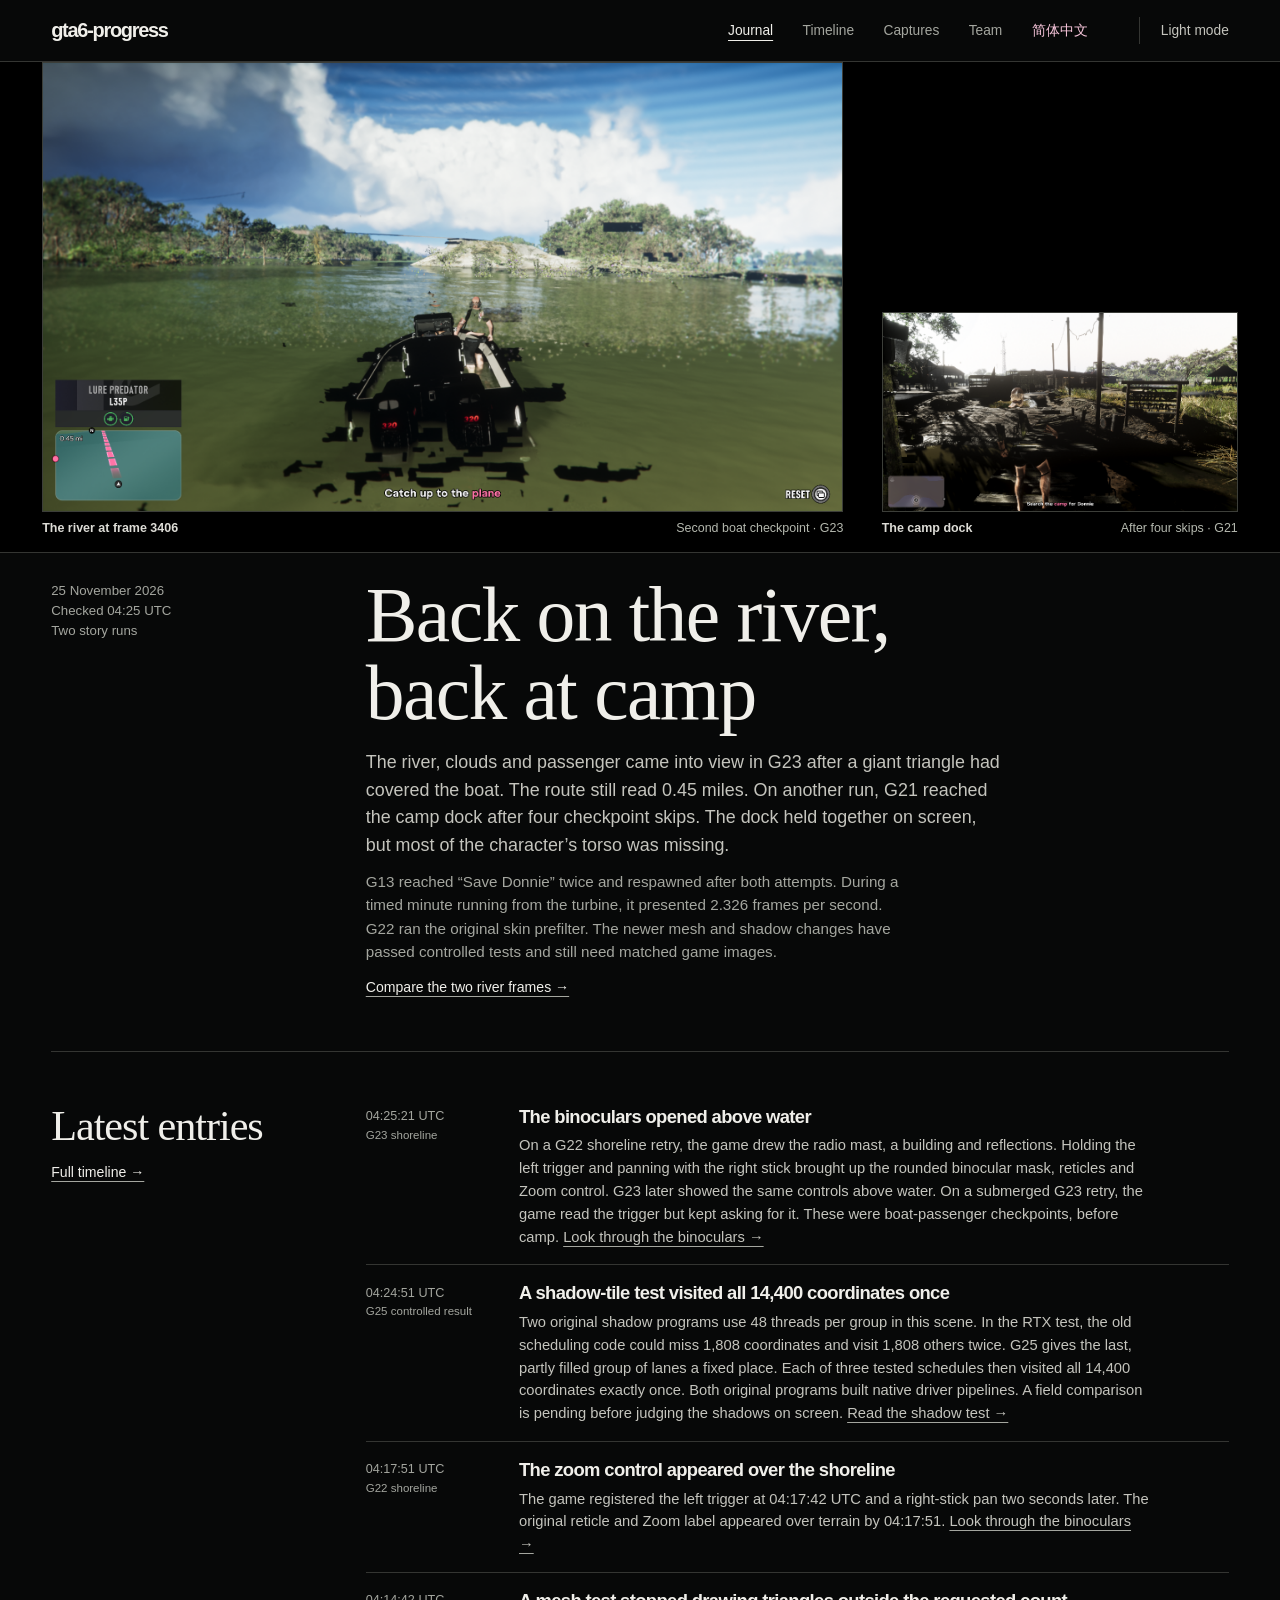
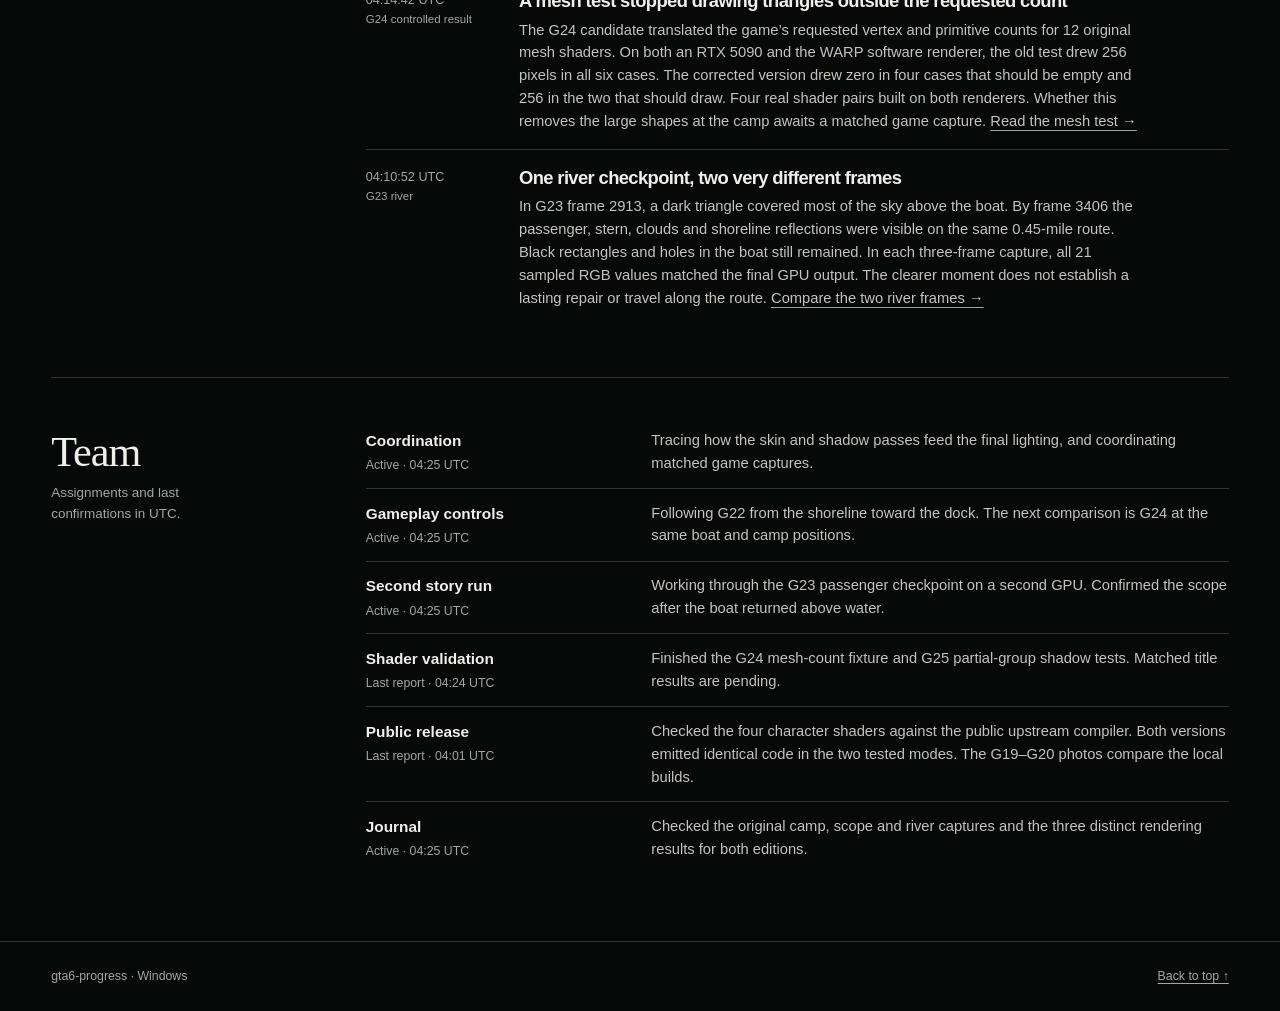
==== en/index.html @ 6f3337ee "补记营地重现、河面实机与步行计时，区分三项着色器进展" ====
<!doctype html>
<html lang="en"><head><meta charset="utf-8"><meta name="viewport" content="width=device-width,initial-scale=1"><meta name="color-scheme" content="light dark">
<title>gta6-progress</title><meta name="description" content="See the G23 river and G21 camp dock, a timed on-foot run at 2.326 native presents per second, and the status of skin, mesh and shadow rendering."><link rel="canonical" href="https://cuebert.github.io/gta6-progress/en/">
<meta name="journal-updated" content="2026-11-25T04:25:26Z"><meta property="og:type" content="website"><meta property="og:site_name" content="gta6-progress"><meta property="og:title" content="gta6-progress"><meta property="og:description" content="See the G23 river and G21 camp dock, a timed on-foot run at 2.326 native presents per second, and the status of skin, mesh and shadow rendering."><meta property="og:url" content="https://cuebert.github.io/gta6-progress/en/"><meta property="og:image" content="https://cuebert.github.io/gta6-progress/images/river-steady.webp"><meta property="og:image:alt" content="Frame 3406. The passenger sits in the stern facing a clouded riverbank. The sky and trees reflect in green water. The route still reads 0.45 mi."><meta name="twitter:card" content="summary_large_image">
<link rel="stylesheet" href="../journal.css?v=editions"><script src="../appearance.js?v=editions"></script><script type="application/ld+json">{"@context": "https://schema.org", "@type": "WebPage", "name": "gta6-progress", "url": "https://cuebert.github.io/gta6-progress/en/", "description": "See the G23 river and G21 camp dock, a timed on-foot run at 2.326 native presents per second, and the status of skin, mesh and shadow rendering.", "dateModified": "2026-11-25T04:25:26Z", "image": {"@type": "ImageObject", "url": "https://cuebert.github.io/gta6-progress/images/river-steady.webp", "caption": "Frame 3406. The passenger sits in the stern facing a clouded riverbank. The sky and trees reflect in green water. The route still reads 0.45 mi."}, "isPartOf": {"@type": "WebSite", "name": "gta6-progress", "url": "https://cuebert.github.io/gta6-progress/"}, "inLanguage": "en"}</script><link rel="alternate" hreflang="zh-Hans" href="https://cuebert.github.io/gta6-progress/"><link rel="alternate" hreflang="en" href="https://cuebert.github.io/gta6-progress/en/"><link rel="alternate" hreflang="x-default" href="https://cuebert.github.io/gta6-progress/"><meta property="og:locale" content="en_US"></head>
<body><a class="skip" href="#content">Skip to content</a><header class="mast"><div class="shell"><a class="brand" href="index.html">gta6-progress</a><nav aria-label="Main"><a href="index.html" aria-current="page">Journal</a><a href="timeline.html">Timeline</a><a href="evidence.html">Captures</a><a href="index.html#team">Team</a><a href="../index.html" hreflang="zh-Hans" lang="zh-Hans" class="edition">简体中文</a></nav><button id="theme" type="button" aria-label="Change color theme" hidden>Theme</button></div></header>
<main id="content" class="shell">
<article class="feature" aria-labelledby="feature-title">
<div class="spread" id="captures">
<figure class="print print-1"><a href="../images/river-steady.webp" aria-label="Open full The river at frame 3406 image"><img src="../images/river-steady.webp" width="1920" height="1080" alt="Frame 3406. The passenger sits in the stern facing a clouded riverbank. The sky and trees reflect in green water. The route still reads 0.45 mi." fetchpriority="high"></a><figcaption><b>The river at frame 3406</b><span>Second boat checkpoint · G23</span></figcaption></figure>
<figure class="print print-2"><a href="../images/camp-dock-replay.webp" aria-label="Open full The camp dock image"><img src="../images/camp-dock-replay.webp" width="800" height="450" alt="The character stands on the wooden dock beneath the camp search objective. The dock and distant utility poles are visible through gaps in the character." fetchpriority="high"></a><figcaption><b>The camp dock</b><span>After four skips · G21</span></figcaption></figure>
</div>
<div class="feature-copy"><div class="imprint"><time datetime="2026-11-25T04:25:26Z">25 November 2026</time><span>Checked 04:25 UTC</span><span>Two story runs</span></div>
<div class="story"><h1 id="feature-title">Back on the river, back at camp</h1><p>The river, clouds and passenger came into view in G23 after a giant triangle had covered the boat. The route still read 0.45 miles. On another run, G21 reached the camp dock after four checkpoint skips. The dock held together on screen, but most of the character’s torso was missing.</p>
<p class="follow">G13 reached “Save Donnie” twice and respawned after both attempts. During a timed minute running from the turbine, it presented 2.326 frames per second. G22 ran the original skin prefilter. The newer mesh and shadow changes have passed controlled tests and still need matched game images.</p>
<a class="text-link" href="evidence.html#g23-river">Compare the two river frames →</a></div></div>
</article>
<section class="book-section" id="latest"><div class="side-title"><h2>Latest entries</h2><a href="timeline.html">Full timeline →</a></div><div class="entries"><article class="entry" id="event-25-042521" data-record="25-042521"><a class="entry-time" href="#event-25-042521"><time datetime="2026-11-25T04:25:21Z">04:25:21 UTC</time><small>G23 shoreline</small></a><div><h3>The binoculars opened above water</h3><p>On a G22 shoreline retry, the game drew the radio mast, a building and reflections. Holding the left trigger and panning with the right stick brought up the rounded binocular mask, reticles and Zoom control. G23 later showed the same controls above water. On a submerged G23 retry, the game read the trigger but kept asking for it. These were boat-passenger checkpoints, before camp. <a href="evidence.html#g22-binoculars">Look through the binoculars →</a></p></div></article><article class="entry" id="event-25-042451" data-record="25-042451"><a class="entry-time" href="#event-25-042451"><time datetime="2026-11-25T04:24:51Z">04:24:51 UTC</time><small>G25 controlled result</small></a><div><h3>A shadow-tile test visited all 14,400 coordinates once</h3><p>Two original shadow programs use 48 threads per group in this scene. In the RTX test, the old scheduling code could miss 1,808 coordinates and visit 1,808 others twice. G25 gives the last, partly filled group of lanes a fixed place. Each of three tested schedules then visited all 14,400 coordinates exactly once. Both original programs built native driver pipelines. A field comparison is pending before judging the shadows on screen. <a href="evidence.html#g25-shadow-tiles">Read the shadow test →</a></p></div></article><article class="entry" id="event-25-041751" data-record="25-041751"><a class="entry-time" href="#event-25-041751"><time datetime="2026-11-25T04:17:51Z">04:17:51 UTC</time><small>G22 shoreline</small></a><div><h3>The zoom control appeared over the shoreline</h3><p>The game registered the left trigger at 04:17:42 UTC and a right-stick pan two seconds later. The original reticle and Zoom label appeared over terrain by 04:17:51. <a href="evidence.html#g22-binoculars">Look through the binoculars →</a></p></div></article><article class="entry" id="event-25-041442" data-record="25-041442"><a class="entry-time" href="#event-25-041442"><time datetime="2026-11-25T04:14:42Z">04:14:42 UTC</time><small>G24 controlled result</small></a><div><h3>A mesh test stopped drawing triangles outside the requested count</h3><p>The G24 candidate translated the game’s requested vertex and primitive counts for 12 original mesh shaders. On both an RTX 5090 and the WARP software renderer, the old test drew 256 pixels in all six cases. The corrected version drew zero in four cases that should be empty and 256 in the two that should draw. Four real shader pairs built on both renderers. Whether this removes the large shapes at the camp awaits a matched game capture. <a href="evidence.html#g24-mesh">Read the mesh test →</a></p></div></article><article class="entry" id="event-25-041052" data-record="25-041052"><a class="entry-time" href="#event-25-041052"><time datetime="2026-11-25T04:10:52Z">04:10:52 UTC</time><small>G23 river</small></a><div><h3>One river checkpoint, two very different frames</h3><p>In G23 frame 2913, a dark triangle covered most of the sky above the boat. By frame 3406 the passenger, stern, clouds and shoreline reflections were visible on the same 0.45-mile route. Black rectangles and holes in the boat still remained. In each three-frame capture, all 21 sampled RGB values matched the final GPU output. The clearer moment does not establish a lasting repair or travel along the route. <a href="evidence.html#g23-river">Compare the two river frames →</a></p></div></article></div></section>
<section class="book-section" id="team"><div class="side-title"><h2>Team</h2><p>Assignments and last confirmations in UTC.</p></div><ul class="crew"><li><div class="role"><b>Coordination</b><span>Active · <time datetime="2026-11-25T04:25:00Z">04:25 UTC</time></span></div><p>Tracing how the skin and shadow passes feed the final lighting, and coordinating matched game captures.</p></li><li><div class="role"><b>Gameplay controls</b><span>Active · <time datetime="2026-11-25T04:25:00Z">04:25 UTC</time></span></div><p>Following G22 from the shoreline toward the dock. The next comparison is G24 at the same boat and camp positions.</p></li><li><div class="role"><b>Second story run</b><span>Active · <time datetime="2026-11-25T04:25:00Z">04:25 UTC</time></span></div><p>Working through the G23 passenger checkpoint on a second GPU. Confirmed the scope after the boat returned above water.</p></li><li><div class="role"><b>Shader validation</b><span>Last report · <time datetime="2026-11-25T04:24:00Z">04:24 UTC</time></span></div><p>Finished the G24 mesh-count fixture and G25 partial-group shadow tests. Matched title results are pending.</p></li><li><div class="role"><b>Public release</b><span>Last report · <time datetime="2026-11-25T04:01:00Z">04:01 UTC</time></span></div><p>Checked the four character shaders against the public upstream compiler. Both versions emitted identical code in the two tested modes. The G19–G20 photos compare the local builds.</p></li><li><div class="role"><b>Journal</b><span>Active · <time datetime="2026-11-25T04:25:00Z">04:25 UTC</time></span></div><p>Checked the original camp, scope and river captures and the three distinct rendering results for both editions.</p></li></ul></section></main><footer><div class="shell"><p>gta6-progress · Windows</p><a href="#content">Back to top ↑</a></div></footer></body></html>
---- journal.css ----
:root {
  color-scheme: dark;
  --paper: #070808;
  --text: #f0efea;
  --body: #c4c4bd;
  --quiet: #a4a69f;
  --line: #343532;
  --accent: #f8c6dc;
  --sans: "Helvetica Neue", Arial, sans-serif;
  --serif: "Iowan Old Style", "Palatino Linotype", "Book Antiqua", Georgia, serif;
}
:root[data-theme=light] {
  color-scheme: light;
  --paper: #f5f3ed;
  --text: #20221e;
  --body: #41433d;
  --quiet: #55584f;
  --line: #c3c4bb;
  --accent: #8b365b;
}
* { box-sizing: border-box; }
html { scroll-padding-top: 1rem; }
body { margin: 0; background: var(--paper); color: var(--text); font: 1rem/1.55 var(--sans); -webkit-font-smoothing: antialiased; }
a { color: inherit; text-decoration-color: var(--quiet); text-underline-offset: .25em; text-decoration-thickness: 1px; }
a:hover { color: var(--accent); }
a:focus-visible, button:focus-visible { outline: 2px solid var(--accent); outline-offset: 4px; }
button { font: inherit; }
h1, h2, h3, p, figure, ul { margin: 0; }
img { display: block; max-width: 100%; height: auto; }
[hidden] { display: none !important; }
.shell { width: min(100% - 8vw, 82rem); margin: 0 auto; }
.skip { position: absolute; left: 1rem; top: 1rem; z-index: 4; transform: translateY(-220%); padding: .4rem .7rem; background: var(--paper); }
.skip:focus { transform: none; }
.mast { border-bottom: 1px solid var(--line); }
.mast .shell { display: grid; grid-template-columns: 1fr auto auto; gap: clamp(1.2rem, 4vw, 4rem); align-items: center; min-height: 3.8rem; }
.brand { width: fit-content; font-size: 1.25rem; line-height: 1; font-weight: 650; letter-spacing: -.065em; text-decoration: none; }
.mast nav { display: flex; gap: clamp(.8rem, 2.3vw, 2.3rem); }
.mast nav a, .mast button { color: var(--quiet); font-size: .86rem; }
.mast nav a { display: inline-flex; align-items: center; min-height: 2.75rem; text-decoration: none; }
.mast nav a[aria-current=page] { color: var(--text); text-decoration: underline; text-underline-offset: .37em; }
.mast nav .edition { color:var(--accent); white-space:nowrap; }
:lang(zh-Hans) { --sans:"Source Sans 3","Microsoft YaHei","PingFang SC","Noto Sans CJK SC",sans-serif; --serif:"Songti SC","Noto Serif CJK SC","SimSun",serif; }
html[lang=zh-Hans] h1, html[lang=zh-Hans] h2, html[lang=zh-Hans] h3 { letter-spacing:0; line-height:1.23; }
html[lang=zh-Hans] .story p, html[lang=zh-Hans] .entry p, html[lang=zh-Hans] .plate-head p { line-height:1.75; }
@media(max-width:570px) { .mast nav { flex-wrap:wrap; } }
.mast button { background: none; border: 0; border-left: 1px solid var(--line); padding: .2rem 0 .2rem 1.3rem; color: var(--body); cursor: pointer; }
main.shell:has(.feature) { width: 100%; }
.feature { margin: 0; }
.spread { display: grid; grid-template-columns: minmax(0, 2.25fr) minmax(0, 1fr); grid-template-rows: 1fr auto; column-gap: clamp(1.2rem, 3vw, 3.5rem); align-items: end; width: 100%; margin: auto; padding-inline: max(3.3vw, calc((100% - 75rem) / 2)); padding-bottom: .4rem; background: #000; border-bottom: 1px solid #343532; }
.print { min-width: 0; }
.print-1 { grid-row: 1 / 3; grid-column: 1; }
.print-2 { grid-row: 2; grid-column: 2; }
.print a, .pictures figure a { display: block; background: #000; cursor: zoom-in; }
.print img, .pictures img { width: 100%; height: auto; aspect-ratio: 16/9; object-fit: contain; }
.pictures img[src$="cell-controls.webp"] { aspect-ratio: 8 / 3; }
.print figcaption, .pictures figcaption { color: var(--quiet); font-size: .78rem; line-height: 1.4; }
.print figcaption { display: flex; justify-content: space-between; gap: .5rem; align-items: baseline; padding: .5rem 0; }
.print img { outline: 1px solid #3c3e39; outline-offset: -1px; }
.print figcaption { color: #b4b8ae; }
.print figcaption b { font-weight: 550; color: #dddcd6; }
.feature-copy, .book-section { width: min(100% - 8vw, 82rem); margin-inline: auto; display: grid; grid-template-columns: minmax(10rem, .45fr) minmax(0, 1.55fr); gap: clamp(1.6rem, 5vw, 5.5rem); }
.feature-copy { padding: clamp(1.2rem, 2.2vw, 2.1rem) 0 clamp(2.5rem, 4vw, 4rem); }
.imprint { color: var(--quiet); line-height: 1.5; font-size: .83rem; font-variant-numeric: tabular-nums; }
.imprint span, .imprint time { display: block; }
.story h1, .page-intro h1 { font: 400 clamp(3.1rem, 6.05vw, 6rem)/1.01 var(--serif); letter-spacing: -.02em; margin: -.075em 0 .22em; text-wrap: balance; }
.story p, .page-intro>p:last-child { font-size: clamp(1.02rem, 1.4vw, 1.23rem); line-height: 1.54; color: var(--body); max-width: 64ch; }
.story .follow { margin-top: .65rem; font-size: .95rem; color: var(--quiet); }
.text-link, .side-title>a { display: inline-block; font-size: .88rem; margin-top: .85rem; }
.book-section { padding: clamp(1.8rem, 4vw, 3.8rem) 0; border-top: 1px solid var(--line); }
main.shell:not(:has(.feature)) .book-section { width: 100%; }
.side-title h2, .plate-head h2 { font-size: clamp(1.7rem, 3.3vw, 3rem); font-weight: 490; letter-spacing: -.065em; line-height: 1.08; }
.side-title h2 { font-family: var(--serif); font-weight: 400; letter-spacing: -.025em; }
.side-title>p { font-size: .84rem; max-width: 21ch; color: var(--quiet); margin-top: .55rem; }
.entry { display: grid; grid-template-columns: minmax(5rem, .19fr) minmax(0, 1fr); gap: 1.15rem; padding: 1rem 0; border-top: 1px solid var(--line); scroll-margin: 1rem; }
.entries .entry:first-child { padding-top: .1rem; border-top: 0; }
.entry-time { font-size: .79rem; font-variant-numeric: tabular-nums; color: var(--quiet); text-decoration: none; padding-top: .14rem; }
.entry-time small { display: block; font-size: .72rem; line-height: 1.4; }
.entry h3 { font-size: clamp(1.03rem, 1.44vw, 1.26rem); line-height: 1.3; font-weight: 550; letter-spacing: -.035em; }
.entry p, .crew p, .plate-head>p:not(.eyebrow) { color: var(--body); font-size: .92rem; line-height: 1.55; margin-top: .35rem; max-width: 77ch; }
.plate-head p + p { margin-top: .75rem; }
.crew { list-style: none; padding: 0; }
.crew li { display: grid; grid-template-columns: minmax(10rem, .63fr) minmax(0, 1.37fr); gap: 1.25rem; padding: .8rem 0; border-top: 1px solid var(--line); }
.crew li:first-child { padding-top: 0; border-top: 0; }
.role b { font-weight: 560; font-size: .96rem; }
.role span { display: block; color: var(--quiet); font-size: .77rem; margin-top: .15rem; font-variant-numeric: tabular-nums; }
.crew p { margin: 0; }
.page-intro { padding: clamp(3.2rem, 6.5vw, 6rem) 0 2.5rem; }
.page-intro h1 { margin-top: .15em; }
.page-intro .eyebrow, .plate-head .eyebrow { font-size: .82rem; color: var(--quiet); font-variant-numeric: tabular-nums; }
.plate { padding: clamp(1.6rem, 3.2vw, 3.5rem) 0; border-top: 1px solid var(--line); }
.plate-head { margin-bottom: 1.2rem; }
.plate-head h2 { margin: .3rem 0 .55rem; font-size: clamp(1.65rem, 3vw, 2.65rem); }
.pictures { display: grid; grid-template-columns: repeat(2, minmax(0, 1fr)); gap: 1rem; }
.pictures figure:only-child { grid-column: 1/-1; max-width: 56rem; }
.pictures figcaption { padding-top: .45rem; }
.plate ul { padding-left: 1.1rem; color: var(--body); }
footer { border-top: 1px solid var(--line); margin-top: 1rem; }
footer .shell { display: flex; justify-content: space-between; align-items: center; min-height: 4.3rem; gap: 1rem; font-size: .77rem; color: var(--quiet); }
@media (max-width: 760px) {
  .shell, .book-section, .feature-copy { width: calc(100% - 2rem); }
  .mast .shell { gap: 1.1rem; min-height: 3.3rem; }
  .mast nav { gap: .85rem; }
  .mast button { padding-left: .75rem; }
  .spread { width: 100%; column-gap: .85rem; padding-inline: 1rem; }
  .feature-copy, .book-section { grid-template-columns: minmax(7rem,.4fr) minmax(0,1.6fr); gap: 1.2rem; }
  .crew li { grid-template-columns: minmax(7.2rem,.6fr) minmax(0,1.4fr); gap: .8rem; }
}
@media (max-width: 570px) {
  .mast .shell { grid-template-columns: 1fr auto; gap: .05rem .7rem; padding: .6rem 0 .3rem; }
  .mast nav { grid-column: 1 / -1; grid-row: 2; gap: 1.25rem; }
  .mast nav a { min-height: 2.25rem; font-size: .84rem; }
  .mast button { grid-column: 2; grid-row: 1; padding: .2rem 0 .2rem .7rem; }
  .spread { display: flex; flex-direction: column; padding: 0 0 .75rem; gap: .25rem; }
  .print { width: 100%; }
  .print figcaption { padding: .32rem 1rem .45rem; font-size: .72rem; }
  .print-2 { display: grid; grid-template-columns: minmax(0, 40%) 1fr; align-items: center; gap: .75rem; padding-inline: 1rem; }
  .print-2 figcaption { align-items: flex-start; justify-content: center; flex-direction: column; gap: .12rem; padding: 0; }
  .feature-copy, .book-section { grid-template-columns: minmax(0,1fr); gap: 1.15rem; }
  .feature-copy { padding: 1.2rem 0 2.2rem; }
  .feature-copy .imprint { display: flex; flex-wrap: wrap; gap: .25rem .85rem; font-size: .73rem; }
  .story h1, .page-intro h1 { font-size: clamp(2.65rem, 10.7vw, 3.65rem); line-height: 1.02; }
  .story p { font-size: 1rem; }
  .book-section { padding: 1.6rem 0 2rem; }
  .side-title { display: flex; justify-content: space-between; align-items: baseline; gap: .7rem; flex-wrap: wrap; }
  .side-title>p { max-width: 100%; }
  .entry { grid-template-columns: 1fr; gap: .2rem; padding: .85rem 0; }
  .entry-time small { display: inline; margin-left: .7rem; }
  .crew li { grid-template-columns: 1fr; gap: .2rem; }
  .role { display: flex; flex-wrap: wrap; align-items: baseline; justify-content: space-between; gap: .2rem .7rem; }
  .role span { margin: 0; }
  .pictures { grid-template-columns: 1fr; }
  .page-intro { padding: 2rem 0 1.6rem; }
}
@media print { .mast button,.skip { display:none; } body { background:white; color:black; } .plate,.entry,.crew li { break-inside:avoid; } }
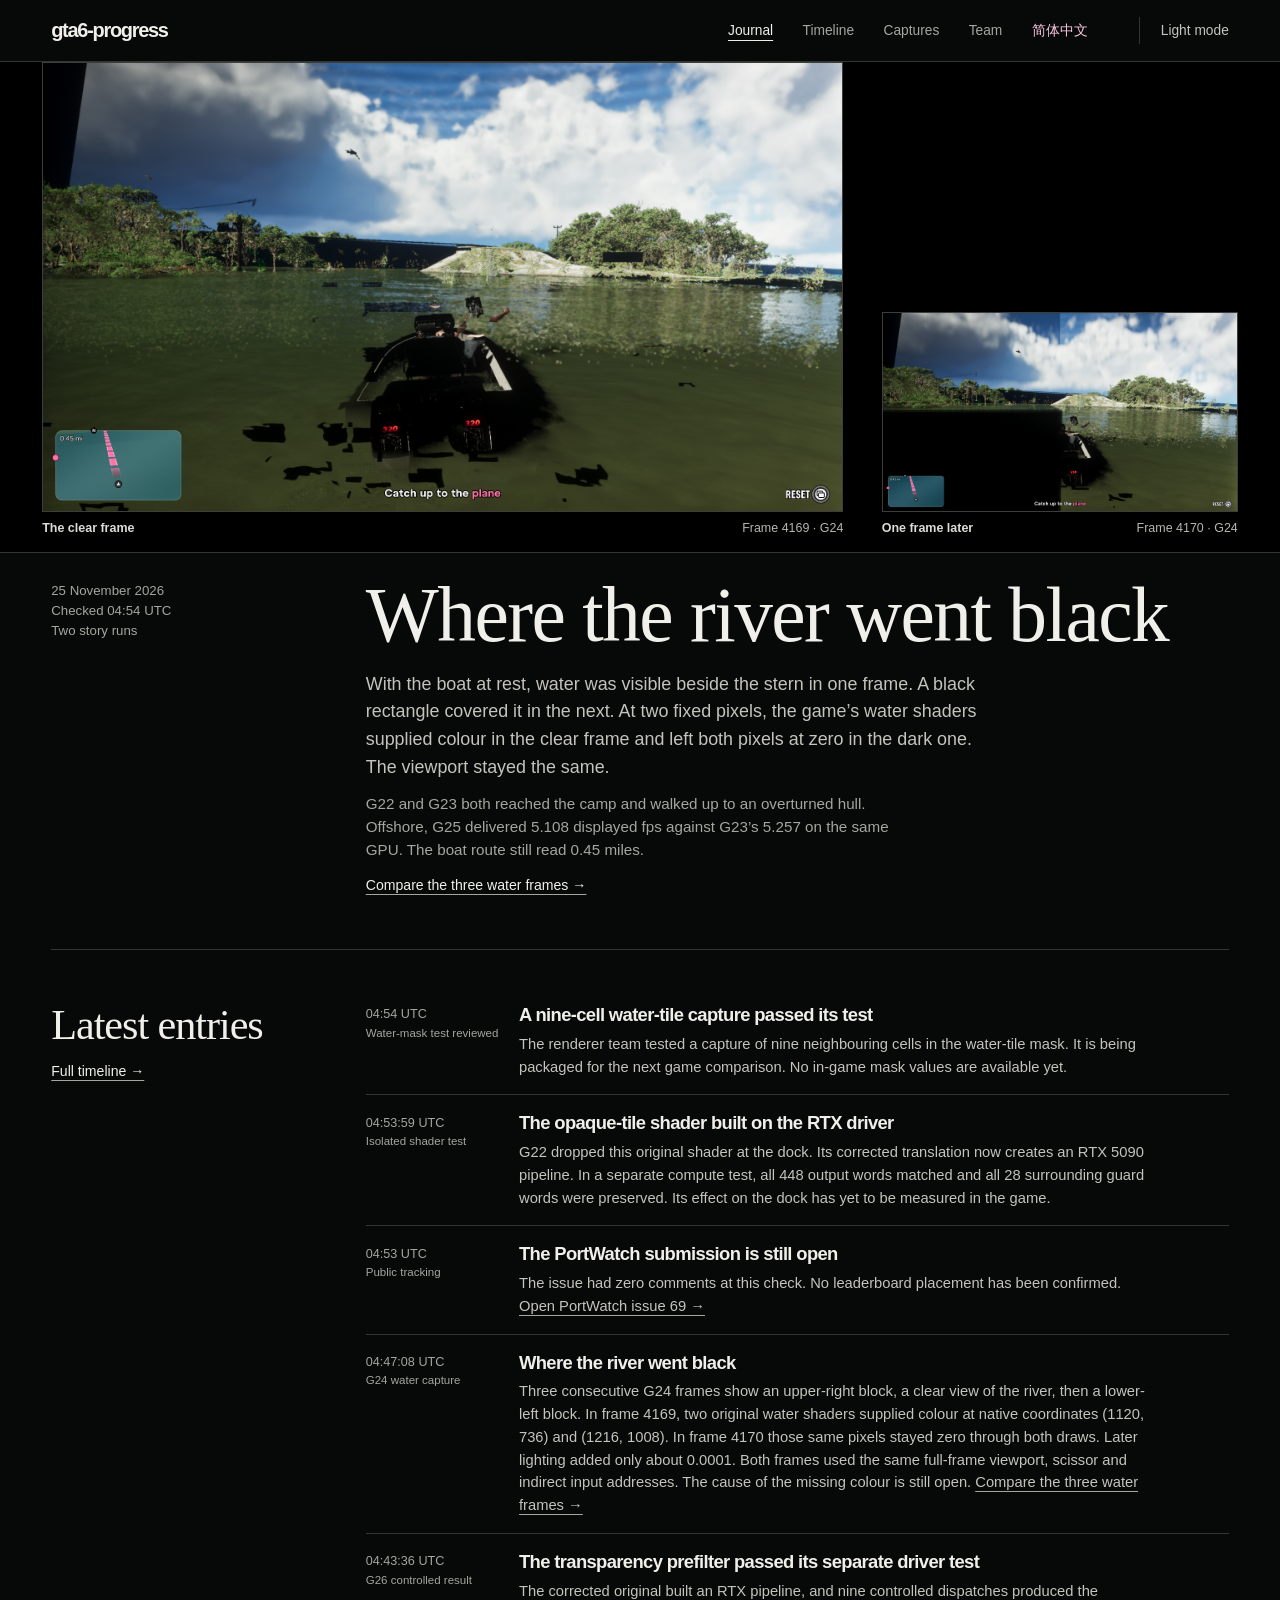
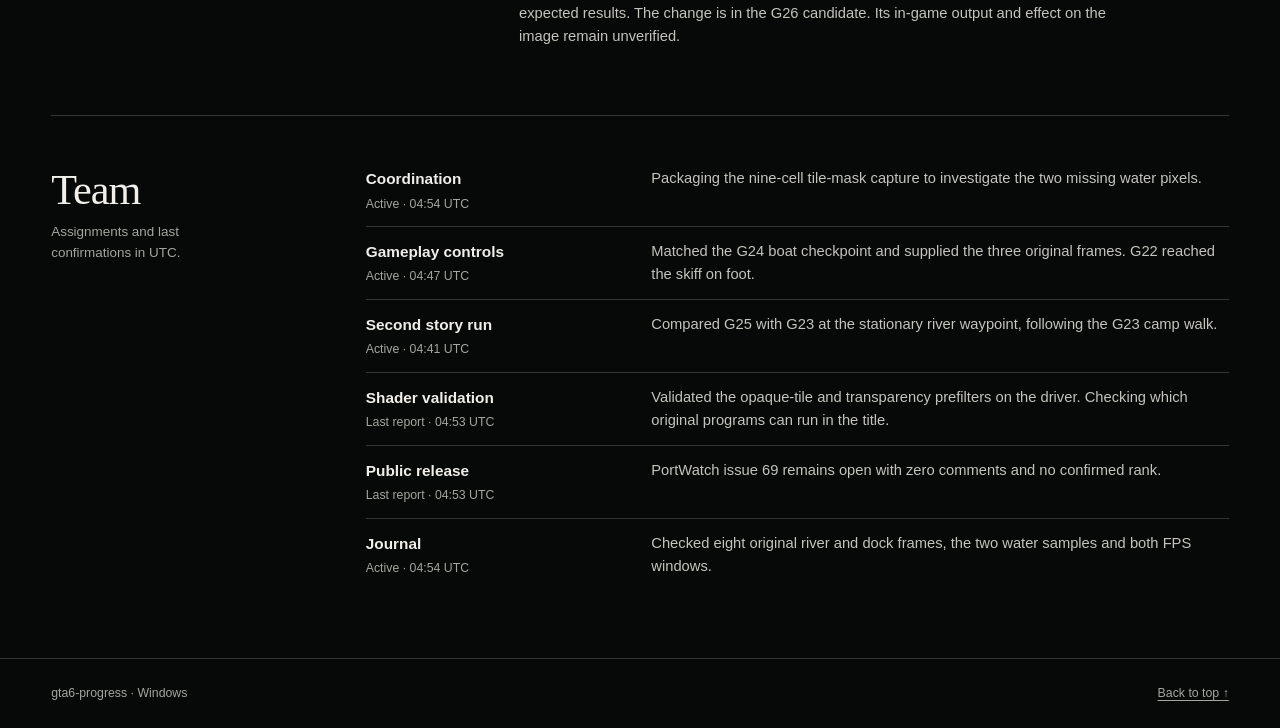
==== commit 7fdfb1c5: "对照连续三帧河面缺色，补记两次营地步行与同航点帧率" ====
--- a/en/index.html
+++ b/en/index.html
@@ -1,19 +1,19 @@
 <!doctype html>
 <html lang="en"><head><meta charset="utf-8"><meta name="viewport" content="width=device-width,initial-scale=1"><meta name="color-scheme" content="light dark">
-<title>gta6-progress</title><meta name="description" content="See the G23 river and G21 camp dock, a timed on-foot run at 2.326 native presents per second, and the status of skin, mesh and shadow rendering."><link rel="canonical" href="https://cuebert.github.io/gta6-progress/en/">
-<meta name="journal-updated" content="2026-11-25T04:25:26Z"><meta property="og:type" content="website"><meta property="og:site_name" content="gta6-progress"><meta property="og:title" content="gta6-progress"><meta property="og:description" content="See the G23 river and G21 camp dock, a timed on-foot run at 2.326 native presents per second, and the status of skin, mesh and shadow rendering."><meta property="og:url" content="https://cuebert.github.io/gta6-progress/en/"><meta property="og:image" content="https://cuebert.github.io/gta6-progress/images/river-steady.webp"><meta property="og:image:alt" content="Frame 3406. The passenger sits in the stern facing a clouded riverbank. The sky and trees reflect in green water. The route still reads 0.45 mi."><meta name="twitter:card" content="summary_large_image">
-<link rel="stylesheet" href="../journal.css?v=editions"><script src="../appearance.js?v=editions"></script><script type="application/ld+json">{"@context": "https://schema.org", "@type": "WebPage", "name": "gta6-progress", "url": "https://cuebert.github.io/gta6-progress/en/", "description": "See the G23 river and G21 camp dock, a timed on-foot run at 2.326 native presents per second, and the status of skin, mesh and shadow rendering.", "dateModified": "2026-11-25T04:25:26Z", "image": {"@type": "ImageObject", "url": "https://cuebert.github.io/gta6-progress/images/river-steady.webp", "caption": "Frame 3406. The passenger sits in the stern facing a clouded riverbank. The sky and trees reflect in green water. The route still reads 0.45 mi."}, "isPartOf": {"@type": "WebSite", "name": "gta6-progress", "url": "https://cuebert.github.io/gta6-progress/"}, "inLanguage": "en"}</script><link rel="alternate" hreflang="zh-Hans" href="https://cuebert.github.io/gta6-progress/"><link rel="alternate" hreflang="en" href="https://cuebert.github.io/gta6-progress/en/"><link rel="alternate" hreflang="x-default" href="https://cuebert.github.io/gta6-progress/"><meta property="og:locale" content="en_US"></head>
+<title>gta6-progress</title><meta name="description" content="Compare G24’s consecutive river frames, the measured 5.108 fps G25 run, and two original on-foot camp replays."><link rel="canonical" href="https://cuebert.github.io/gta6-progress/en/">
+<meta name="journal-updated" content="2026-11-25T04:54:31Z"><meta property="og:type" content="website"><meta property="og:site_name" content="gta6-progress"><meta property="og:title" content="gta6-progress"><meta property="og:description" content="Compare G24’s consecutive river frames, the measured 5.108 fps G25 run, and two original on-foot camp replays."><meta property="og:url" content="https://cuebert.github.io/gta6-progress/en/"><meta property="og:image" content="https://cuebert.github.io/gta6-progress/images/water-clear.webp"><meta property="og:image:alt" content="Frame 4169. Water reflects the clouds and trees around the boat. Small black patches remain below the stern."><meta name="twitter:card" content="summary_large_image">
+<link rel="stylesheet" href="../journal.css?v=editions"><script src="../appearance.js?v=editions"></script><script type="application/ld+json">{"@context": "https://schema.org", "@type": "WebPage", "name": "gta6-progress", "url": "https://cuebert.github.io/gta6-progress/en/", "description": "Compare G24’s consecutive river frames, the measured 5.108 fps G25 run, and two original on-foot camp replays.", "dateModified": "2026-11-25T04:54:31Z", "image": {"@type": "ImageObject", "url": "https://cuebert.github.io/gta6-progress/images/water-clear.webp", "caption": "Frame 4169. Water reflects the clouds and trees around the boat. Small black patches remain below the stern."}, "isPartOf": {"@type": "WebSite", "name": "gta6-progress", "url": "https://cuebert.github.io/gta6-progress/"}, "inLanguage": "en"}</script><link rel="alternate" hreflang="zh-Hans" href="https://cuebert.github.io/gta6-progress/"><link rel="alternate" hreflang="en" href="https://cuebert.github.io/gta6-progress/en/"><link rel="alternate" hreflang="x-default" href="https://cuebert.github.io/gta6-progress/"><meta property="og:locale" content="en_US"></head>
 <body><a class="skip" href="#content">Skip to content</a><header class="mast"><div class="shell"><a class="brand" href="index.html">gta6-progress</a><nav aria-label="Main"><a href="index.html" aria-current="page">Journal</a><a href="timeline.html">Timeline</a><a href="evidence.html">Captures</a><a href="index.html#team">Team</a><a href="../index.html" hreflang="zh-Hans" lang="zh-Hans" class="edition">简体中文</a></nav><button id="theme" type="button" aria-label="Change color theme" hidden>Theme</button></div></header>
 <main id="content" class="shell">
 <article class="feature" aria-labelledby="feature-title">
 <div class="spread" id="captures">
-<figure class="print print-1"><a href="../images/river-steady.webp" aria-label="Open full The river at frame 3406 image"><img src="../images/river-steady.webp" width="1920" height="1080" alt="Frame 3406. The passenger sits in the stern facing a clouded riverbank. The sky and trees reflect in green water. The route still reads 0.45 mi." fetchpriority="high"></a><figcaption><b>The river at frame 3406</b><span>Second boat checkpoint · G23</span></figcaption></figure>
-<figure class="print print-2"><a href="../images/camp-dock-replay.webp" aria-label="Open full The camp dock image"><img src="../images/camp-dock-replay.webp" width="800" height="450" alt="The character stands on the wooden dock beneath the camp search objective. The dock and distant utility poles are visible through gaps in the character." fetchpriority="high"></a><figcaption><b>The camp dock</b><span>After four skips · G21</span></figcaption></figure>
+<figure class="print print-1"><a href="../images/water-clear.webp" aria-label="Open full The clear frame image"><img src="../images/water-clear.webp" width="1920" height="1080" alt="Frame 4169. Water reflects the clouds and trees around the boat. Small black patches remain below the stern." fetchpriority="high"></a><figcaption><b>The clear frame</b><span>Frame 4169 · G24</span></figcaption></figure>
+<figure class="print print-2"><a href="../images/water-lower-block.webp" aria-label="Open full One frame later image"><img src="../images/water-lower-block.webp" width="1920" height="1080" alt="Frame 4170, one frame later. A near-black rectangle covers the lower-left river surface, while most of the sky and far bank are still visible." fetchpriority="high"></a><figcaption><b>One frame later</b><span>Frame 4170 · G24</span></figcaption></figure>
 </div>
-<div class="feature-copy"><div class="imprint"><time datetime="2026-11-25T04:25:26Z">25 November 2026</time><span>Checked 04:25 UTC</span><span>Two story runs</span></div>
-<div class="story"><h1 id="feature-title">Back on the river, back at camp</h1><p>The river, clouds and passenger came into view in G23 after a giant triangle had covered the boat. The route still read 0.45 miles. On another run, G21 reached the camp dock after four checkpoint skips. The dock held together on screen, but most of the character’s torso was missing.</p>
-<p class="follow">G13 reached “Save Donnie” twice and respawned after both attempts. During a timed minute running from the turbine, it presented 2.326 frames per second. G22 ran the original skin prefilter. The newer mesh and shadow changes have passed controlled tests and still need matched game images.</p>
-<a class="text-link" href="evidence.html#g23-river">Compare the two river frames →</a></div></div>
+<div class="feature-copy"><div class="imprint"><time datetime="2026-11-25T04:54:31Z">25 November 2026</time><span>Checked 04:54 UTC</span><span>Two story runs</span></div>
+<div class="story"><h1 id="feature-title">Where the river went black</h1><p>With the boat at rest, water was visible beside the stern in one frame. A black rectangle covered it in the next. At two fixed pixels, the game’s water shaders supplied colour in the clear frame and left both pixels at zero in the dark one. The viewport stayed the same.</p>
+<p class="follow">G22 and G23 both reached the camp and walked up to an overturned hull. Offshore, G25 delivered 5.108 displayed fps against G23’s 5.257 on the same GPU. The boat route still read 0.45 miles.</p>
+<a class="text-link" href="evidence.html#g24-water">Compare the three water frames →</a></div></div>
 </article>
-<section class="book-section" id="latest"><div class="side-title"><h2>Latest entries</h2><a href="timeline.html">Full timeline →</a></div><div class="entries"><article class="entry" id="event-25-042521" data-record="25-042521"><a class="entry-time" href="#event-25-042521"><time datetime="2026-11-25T04:25:21Z">04:25:21 UTC</time><small>G23 shoreline</small></a><div><h3>The binoculars opened above water</h3><p>On a G22 shoreline retry, the game drew the radio mast, a building and reflections. Holding the left trigger and panning with the right stick brought up the rounded binocular mask, reticles and Zoom control. G23 later showed the same controls above water. On a submerged G23 retry, the game read the trigger but kept asking for it. These were boat-passenger checkpoints, before camp. <a href="evidence.html#g22-binoculars">Look through the binoculars →</a></p></div></article><article class="entry" id="event-25-042451" data-record="25-042451"><a class="entry-time" href="#event-25-042451"><time datetime="2026-11-25T04:24:51Z">04:24:51 UTC</time><small>G25 controlled result</small></a><div><h3>A shadow-tile test visited all 14,400 coordinates once</h3><p>Two original shadow programs use 48 threads per group in this scene. In the RTX test, the old scheduling code could miss 1,808 coordinates and visit 1,808 others twice. G25 gives the last, partly filled group of lanes a fixed place. Each of three tested schedules then visited all 14,400 coordinates exactly once. Both original programs built native driver pipelines. A field comparison is pending before judging the shadows on screen. <a href="evidence.html#g25-shadow-tiles">Read the shadow test →</a></p></div></article><article class="entry" id="event-25-041751" data-record="25-041751"><a class="entry-time" href="#event-25-041751"><time datetime="2026-11-25T04:17:51Z">04:17:51 UTC</time><small>G22 shoreline</small></a><div><h3>The zoom control appeared over the shoreline</h3><p>The game registered the left trigger at 04:17:42 UTC and a right-stick pan two seconds later. The original reticle and Zoom label appeared over terrain by 04:17:51. <a href="evidence.html#g22-binoculars">Look through the binoculars →</a></p></div></article><article class="entry" id="event-25-041442" data-record="25-041442"><a class="entry-time" href="#event-25-041442"><time datetime="2026-11-25T04:14:42Z">04:14:42 UTC</time><small>G24 controlled result</small></a><div><h3>A mesh test stopped drawing triangles outside the requested count</h3><p>The G24 candidate translated the game’s requested vertex and primitive counts for 12 original mesh shaders. On both an RTX 5090 and the WARP software renderer, the old test drew 256 pixels in all six cases. The corrected version drew zero in four cases that should be empty and 256 in the two that should draw. Four real shader pairs built on both renderers. Whether this removes the large shapes at the camp awaits a matched game capture. <a href="evidence.html#g24-mesh">Read the mesh test →</a></p></div></article><article class="entry" id="event-25-041052" data-record="25-041052"><a class="entry-time" href="#event-25-041052"><time datetime="2026-11-25T04:10:52Z">04:10:52 UTC</time><small>G23 river</small></a><div><h3>One river checkpoint, two very different frames</h3><p>In G23 frame 2913, a dark triangle covered most of the sky above the boat. By frame 3406 the passenger, stern, clouds and shoreline reflections were visible on the same 0.45-mile route. Black rectangles and holes in the boat still remained. In each three-frame capture, all 21 sampled RGB values matched the final GPU output. The clearer moment does not establish a lasting repair or travel along the route. <a href="evidence.html#g23-river">Compare the two river frames →</a></p></div></article></div></section>
-<section class="book-section" id="team"><div class="side-title"><h2>Team</h2><p>Assignments and last confirmations in UTC.</p></div><ul class="crew"><li><div class="role"><b>Coordination</b><span>Active · <time datetime="2026-11-25T04:25:00Z">04:25 UTC</time></span></div><p>Tracing how the skin and shadow passes feed the final lighting, and coordinating matched game captures.</p></li><li><div class="role"><b>Gameplay controls</b><span>Active · <time datetime="2026-11-25T04:25:00Z">04:25 UTC</time></span></div><p>Following G22 from the shoreline toward the dock. The next comparison is G24 at the same boat and camp positions.</p></li><li><div class="role"><b>Second story run</b><span>Active · <time datetime="2026-11-25T04:25:00Z">04:25 UTC</time></span></div><p>Working through the G23 passenger checkpoint on a second GPU. Confirmed the scope after the boat returned above water.</p></li><li><div class="role"><b>Shader validation</b><span>Last report · <time datetime="2026-11-25T04:24:00Z">04:24 UTC</time></span></div><p>Finished the G24 mesh-count fixture and G25 partial-group shadow tests. Matched title results are pending.</p></li><li><div class="role"><b>Public release</b><span>Last report · <time datetime="2026-11-25T04:01:00Z">04:01 UTC</time></span></div><p>Checked the four character shaders against the public upstream compiler. Both versions emitted identical code in the two tested modes. The G19–G20 photos compare the local builds.</p></li><li><div class="role"><b>Journal</b><span>Active · <time datetime="2026-11-25T04:25:00Z">04:25 UTC</time></span></div><p>Checked the original camp, scope and river captures and the three distinct rendering results for both editions.</p></li></ul></section></main><footer><div class="shell"><p>gta6-progress · Windows</p><a href="#content">Back to top ↑</a></div></footer></body></html>+<section class="book-section" id="latest"><div class="side-title"><h2>Latest entries</h2><a href="timeline.html">Full timeline →</a></div><div class="entries"><article class="entry" id="event-25-0454" data-record="25-0454"><a class="entry-time" href="#event-25-0454"><time datetime="2026-11-25T04:54:00Z">04:54 UTC</time><small>Water-mask test reviewed</small></a><div><h3>A nine-cell water-tile capture passed its test</h3><p>The renderer team tested a capture of nine neighbouring cells in the water-tile mask. It is being packaged for the next game comparison. No in-game mask values are available yet.</p></div></article><article class="entry" id="event-25-045359" data-record="25-045359"><a class="entry-time" href="#event-25-045359"><time datetime="2026-11-25T04:53:59Z">04:53:59 UTC</time><small>Isolated shader test</small></a><div><h3>The opaque-tile shader built on the RTX driver</h3><p>G22 dropped this original shader at the dock. Its corrected translation now creates an RTX 5090 pipeline. In a separate compute test, all 448 output words matched and all 28 surrounding guard words were preserved. Its effect on the dock has yet to be measured in the game.</p></div></article><article class="entry" id="event-25-0453" data-record="25-0453"><a class="entry-time" href="#event-25-0453"><time datetime="2026-11-25T04:53:00Z">04:53 UTC</time><small>Public tracking</small></a><div><h3>The PortWatch submission is still open</h3><p>The issue had zero comments at this check. No leaderboard placement has been confirmed. <a href="https://github.com/4lwayz/portwatch-vi/issues/69">Open PortWatch issue 69 →</a></p></div></article><article class="entry" id="event-25-044708" data-record="25-044708"><a class="entry-time" href="#event-25-044708"><time datetime="2026-11-25T04:47:08Z">04:47:08 UTC</time><small>G24 water capture</small></a><div><h3>Where the river went black</h3><p>Three consecutive G24 frames show an upper-right block, a clear view of the river, then a lower-left block. In frame 4169, two original water shaders supplied colour at native coordinates (1120, 736) and (1216, 1008). In frame 4170 those same pixels stayed zero through both draws. Later lighting added only about 0.0001. Both frames used the same full-frame viewport, scissor and indirect input addresses. The cause of the missing colour is still open. <a href="evidence.html#g24-water">Compare the three water frames →</a></p></div></article><article class="entry" id="event-25-044336" data-record="25-044336"><a class="entry-time" href="#event-25-044336"><time datetime="2026-11-25T04:43:36Z">04:43:36 UTC</time><small>G26 controlled result</small></a><div><h3>The transparency prefilter passed its separate driver test</h3><p>The corrected original built an RTX pipeline, and nine controlled dispatches produced the expected results. The change is in the G26 candidate. Its in-game output and effect on the image remain unverified.</p></div></article></div></section>
+<section class="book-section" id="team"><div class="side-title"><h2>Team</h2><p>Assignments and last confirmations in UTC.</p></div><ul class="crew"><li><div class="role"><b>Coordination</b><span>Active · <time datetime="2026-11-25T04:54:00Z">04:54 UTC</time></span></div><p>Packaging the nine-cell tile-mask capture to investigate the two missing water pixels.</p></li><li><div class="role"><b>Gameplay controls</b><span>Active · <time datetime="2026-11-25T04:47:00Z">04:47 UTC</time></span></div><p>Matched the G24 boat checkpoint and supplied the three original frames. G22 reached the skiff on foot.</p></li><li><div class="role"><b>Second story run</b><span>Active · <time datetime="2026-11-25T04:41:00Z">04:41 UTC</time></span></div><p>Compared G25 with G23 at the stationary river waypoint, following the G23 camp walk.</p></li><li><div class="role"><b>Shader validation</b><span>Last report · <time datetime="2026-11-25T04:53:00Z">04:53 UTC</time></span></div><p>Validated the opaque-tile and transparency prefilters on the driver. Checking which original programs can run in the title.</p></li><li><div class="role"><b>Public release</b><span>Last report · <time datetime="2026-11-25T04:53:00Z">04:53 UTC</time></span></div><p>PortWatch issue 69 remains open with zero comments and no confirmed rank.</p></li><li><div class="role"><b>Journal</b><span>Active · <time datetime="2026-11-25T04:54:00Z">04:54 UTC</time></span></div><p>Checked eight original river and dock frames, the two water samples and both FPS windows.</p></li></ul></section></main><footer><div class="shell"><p>gta6-progress · Windows</p><a href="#content">Back to top ↑</a></div></footer></body></html>
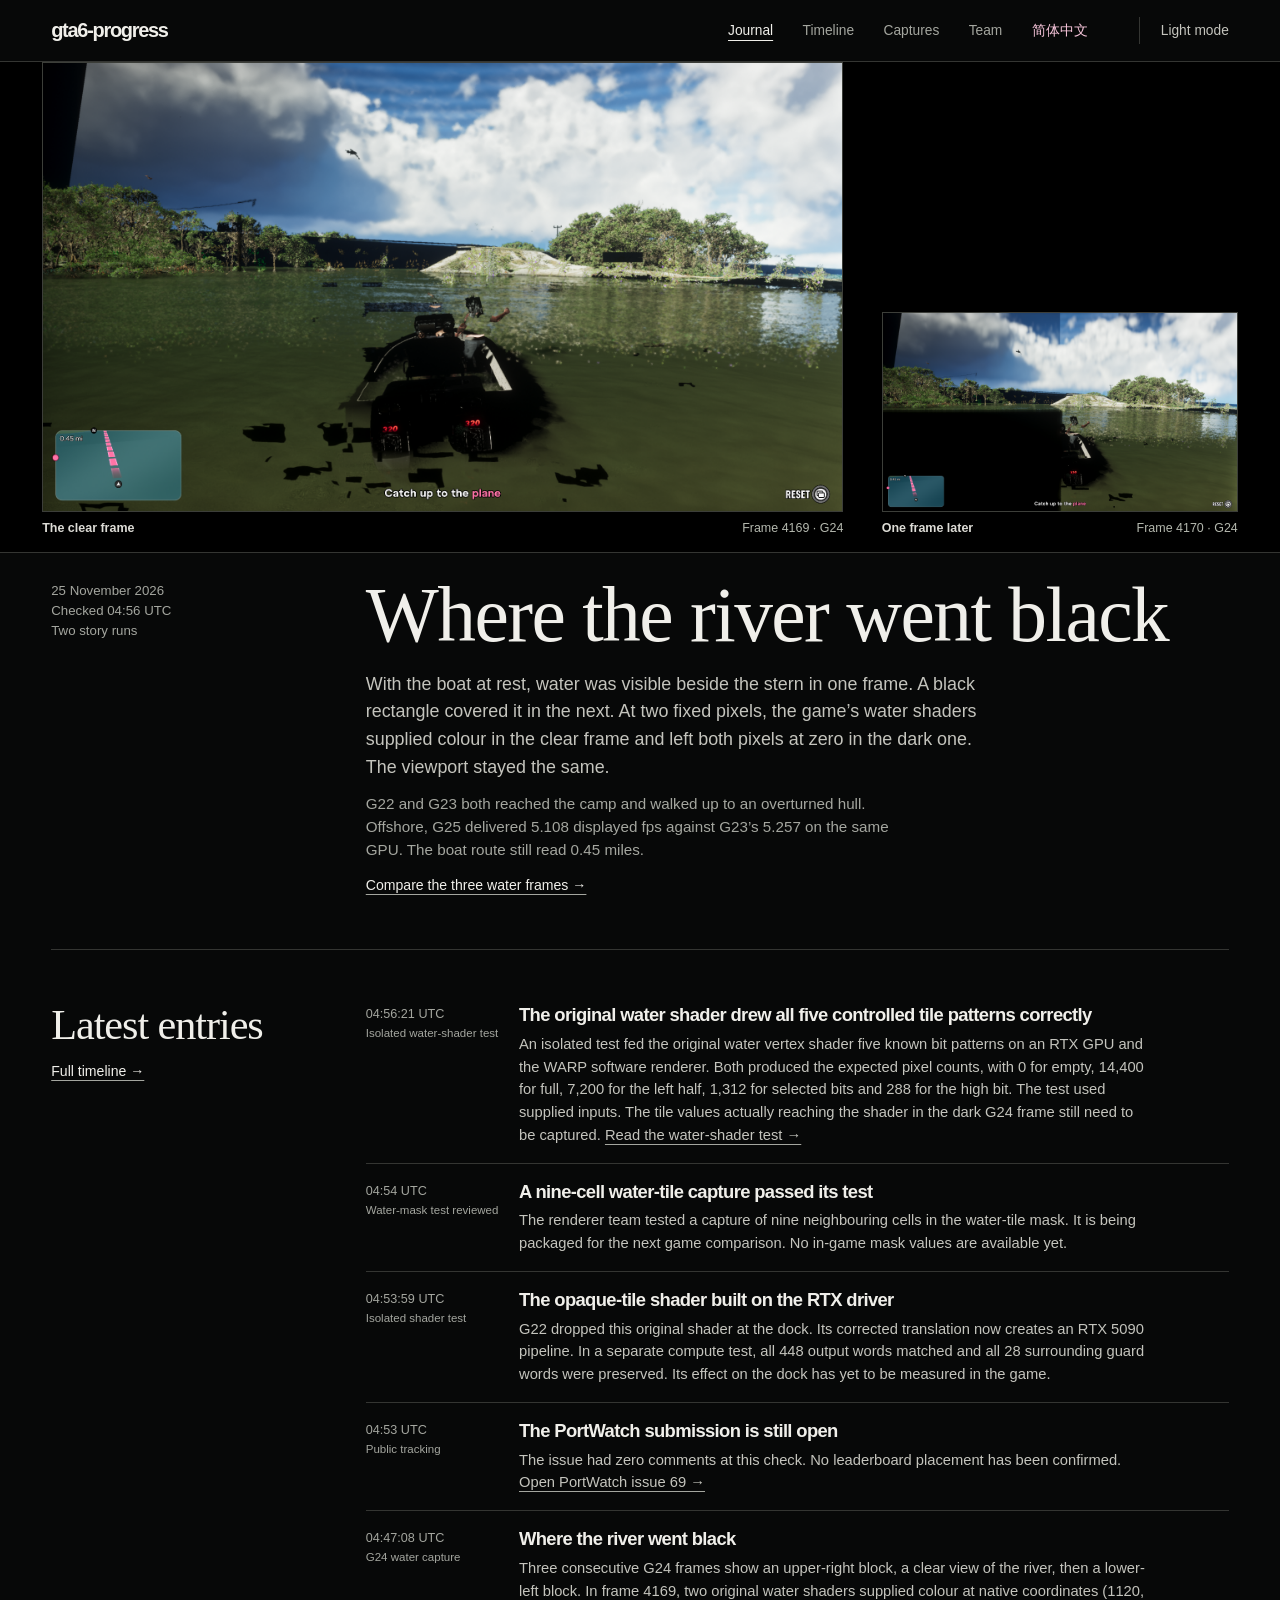
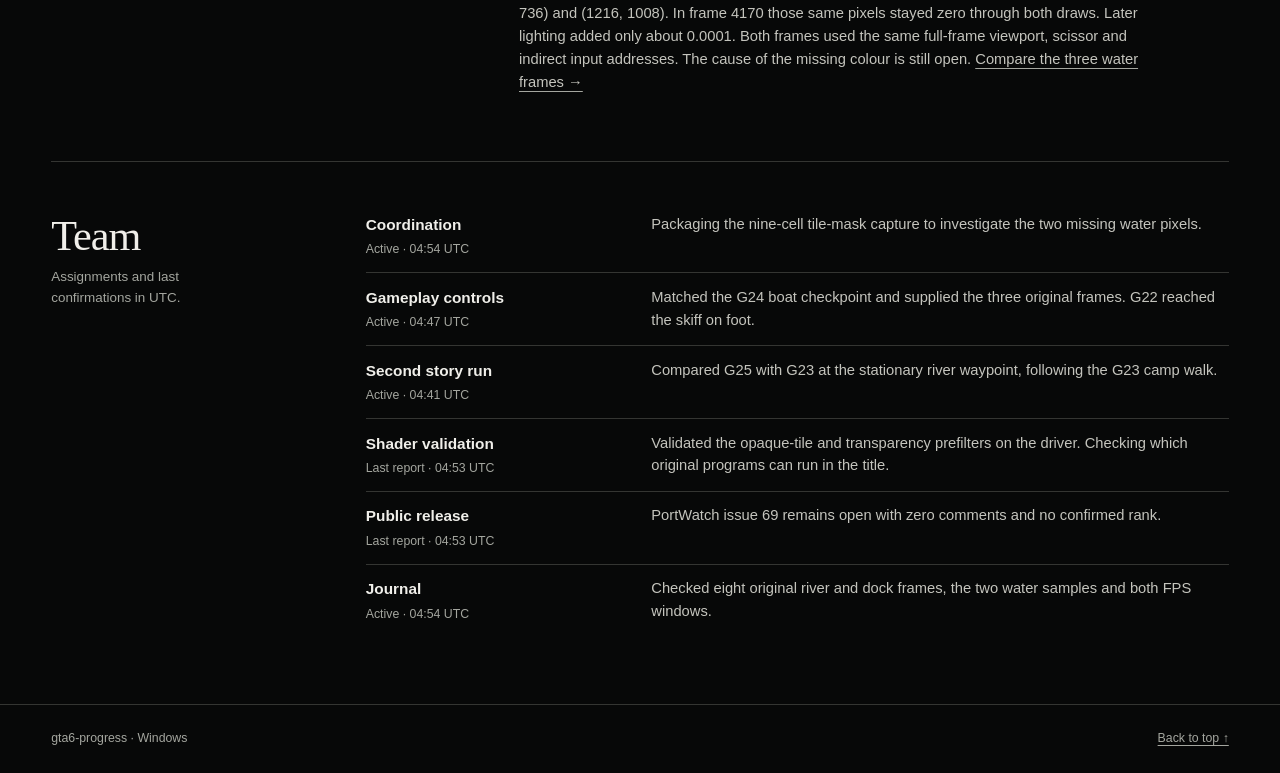
==== commit 25b89fea: "补充 RTX 和 WARP 上五种水面分块的独立验证" ====
--- a/en/index.html
+++ b/en/index.html
@@ -1,8 +1,8 @@
 <!doctype html>
 <html lang="en"><head><meta charset="utf-8"><meta name="viewport" content="width=device-width,initial-scale=1"><meta name="color-scheme" content="light dark">
 <title>gta6-progress</title><meta name="description" content="Compare G24’s consecutive river frames, the measured 5.108 fps G25 run, and two original on-foot camp replays."><link rel="canonical" href="https://cuebert.github.io/gta6-progress/en/">
-<meta name="journal-updated" content="2026-11-25T04:54:31Z"><meta property="og:type" content="website"><meta property="og:site_name" content="gta6-progress"><meta property="og:title" content="gta6-progress"><meta property="og:description" content="Compare G24’s consecutive river frames, the measured 5.108 fps G25 run, and two original on-foot camp replays."><meta property="og:url" content="https://cuebert.github.io/gta6-progress/en/"><meta property="og:image" content="https://cuebert.github.io/gta6-progress/images/water-clear.webp"><meta property="og:image:alt" content="Frame 4169. Water reflects the clouds and trees around the boat. Small black patches remain below the stern."><meta name="twitter:card" content="summary_large_image">
-<link rel="stylesheet" href="../journal.css?v=editions"><script src="../appearance.js?v=editions"></script><script type="application/ld+json">{"@context": "https://schema.org", "@type": "WebPage", "name": "gta6-progress", "url": "https://cuebert.github.io/gta6-progress/en/", "description": "Compare G24’s consecutive river frames, the measured 5.108 fps G25 run, and two original on-foot camp replays.", "dateModified": "2026-11-25T04:54:31Z", "image": {"@type": "ImageObject", "url": "https://cuebert.github.io/gta6-progress/images/water-clear.webp", "caption": "Frame 4169. Water reflects the clouds and trees around the boat. Small black patches remain below the stern."}, "isPartOf": {"@type": "WebSite", "name": "gta6-progress", "url": "https://cuebert.github.io/gta6-progress/"}, "inLanguage": "en"}</script><link rel="alternate" hreflang="zh-Hans" href="https://cuebert.github.io/gta6-progress/"><link rel="alternate" hreflang="en" href="https://cuebert.github.io/gta6-progress/en/"><link rel="alternate" hreflang="x-default" href="https://cuebert.github.io/gta6-progress/"><meta property="og:locale" content="en_US"></head>
+<meta name="journal-updated" content="2026-11-25T04:56:21Z"><meta property="og:type" content="website"><meta property="og:site_name" content="gta6-progress"><meta property="og:title" content="gta6-progress"><meta property="og:description" content="Compare G24’s consecutive river frames, the measured 5.108 fps G25 run, and two original on-foot camp replays."><meta property="og:url" content="https://cuebert.github.io/gta6-progress/en/"><meta property="og:image" content="https://cuebert.github.io/gta6-progress/images/water-clear.webp"><meta property="og:image:alt" content="Frame 4169. Water reflects the clouds and trees around the boat. Small black patches remain below the stern."><meta name="twitter:card" content="summary_large_image">
+<link rel="stylesheet" href="../journal.css?v=editions"><script src="../appearance.js?v=editions"></script><script type="application/ld+json">{"@context": "https://schema.org", "@type": "WebPage", "name": "gta6-progress", "url": "https://cuebert.github.io/gta6-progress/en/", "description": "Compare G24’s consecutive river frames, the measured 5.108 fps G25 run, and two original on-foot camp replays.", "dateModified": "2026-11-25T04:56:21Z", "image": {"@type": "ImageObject", "url": "https://cuebert.github.io/gta6-progress/images/water-clear.webp", "caption": "Frame 4169. Water reflects the clouds and trees around the boat. Small black patches remain below the stern."}, "isPartOf": {"@type": "WebSite", "name": "gta6-progress", "url": "https://cuebert.github.io/gta6-progress/"}, "inLanguage": "en"}</script><link rel="alternate" hreflang="zh-Hans" href="https://cuebert.github.io/gta6-progress/"><link rel="alternate" hreflang="en" href="https://cuebert.github.io/gta6-progress/en/"><link rel="alternate" hreflang="x-default" href="https://cuebert.github.io/gta6-progress/"><meta property="og:locale" content="en_US"></head>
 <body><a class="skip" href="#content">Skip to content</a><header class="mast"><div class="shell"><a class="brand" href="index.html">gta6-progress</a><nav aria-label="Main"><a href="index.html" aria-current="page">Journal</a><a href="timeline.html">Timeline</a><a href="evidence.html">Captures</a><a href="index.html#team">Team</a><a href="../index.html" hreflang="zh-Hans" lang="zh-Hans" class="edition">简体中文</a></nav><button id="theme" type="button" aria-label="Change color theme" hidden>Theme</button></div></header>
 <main id="content" class="shell">
 <article class="feature" aria-labelledby="feature-title">
@@ -10,10 +10,10 @@
 <figure class="print print-1"><a href="../images/water-clear.webp" aria-label="Open full The clear frame image"><img src="../images/water-clear.webp" width="1920" height="1080" alt="Frame 4169. Water reflects the clouds and trees around the boat. Small black patches remain below the stern." fetchpriority="high"></a><figcaption><b>The clear frame</b><span>Frame 4169 · G24</span></figcaption></figure>
 <figure class="print print-2"><a href="../images/water-lower-block.webp" aria-label="Open full One frame later image"><img src="../images/water-lower-block.webp" width="1920" height="1080" alt="Frame 4170, one frame later. A near-black rectangle covers the lower-left river surface, while most of the sky and far bank are still visible." fetchpriority="high"></a><figcaption><b>One frame later</b><span>Frame 4170 · G24</span></figcaption></figure>
 </div>
-<div class="feature-copy"><div class="imprint"><time datetime="2026-11-25T04:54:31Z">25 November 2026</time><span>Checked 04:54 UTC</span><span>Two story runs</span></div>
+<div class="feature-copy"><div class="imprint"><time datetime="2026-11-25T04:56:21Z">25 November 2026</time><span>Checked 04:56 UTC</span><span>Two story runs</span></div>
 <div class="story"><h1 id="feature-title">Where the river went black</h1><p>With the boat at rest, water was visible beside the stern in one frame. A black rectangle covered it in the next. At two fixed pixels, the game’s water shaders supplied colour in the clear frame and left both pixels at zero in the dark one. The viewport stayed the same.</p>
 <p class="follow">G22 and G23 both reached the camp and walked up to an overturned hull. Offshore, G25 delivered 5.108 displayed fps against G23’s 5.257 on the same GPU. The boat route still read 0.45 miles.</p>
 <a class="text-link" href="evidence.html#g24-water">Compare the three water frames →</a></div></div>
 </article>
-<section class="book-section" id="latest"><div class="side-title"><h2>Latest entries</h2><a href="timeline.html">Full timeline →</a></div><div class="entries"><article class="entry" id="event-25-0454" data-record="25-0454"><a class="entry-time" href="#event-25-0454"><time datetime="2026-11-25T04:54:00Z">04:54 UTC</time><small>Water-mask test reviewed</small></a><div><h3>A nine-cell water-tile capture passed its test</h3><p>The renderer team tested a capture of nine neighbouring cells in the water-tile mask. It is being packaged for the next game comparison. No in-game mask values are available yet.</p></div></article><article class="entry" id="event-25-045359" data-record="25-045359"><a class="entry-time" href="#event-25-045359"><time datetime="2026-11-25T04:53:59Z">04:53:59 UTC</time><small>Isolated shader test</small></a><div><h3>The opaque-tile shader built on the RTX driver</h3><p>G22 dropped this original shader at the dock. Its corrected translation now creates an RTX 5090 pipeline. In a separate compute test, all 448 output words matched and all 28 surrounding guard words were preserved. Its effect on the dock has yet to be measured in the game.</p></div></article><article class="entry" id="event-25-0453" data-record="25-0453"><a class="entry-time" href="#event-25-0453"><time datetime="2026-11-25T04:53:00Z">04:53 UTC</time><small>Public tracking</small></a><div><h3>The PortWatch submission is still open</h3><p>The issue had zero comments at this check. No leaderboard placement has been confirmed. <a href="https://github.com/4lwayz/portwatch-vi/issues/69">Open PortWatch issue 69 →</a></p></div></article><article class="entry" id="event-25-044708" data-record="25-044708"><a class="entry-time" href="#event-25-044708"><time datetime="2026-11-25T04:47:08Z">04:47:08 UTC</time><small>G24 water capture</small></a><div><h3>Where the river went black</h3><p>Three consecutive G24 frames show an upper-right block, a clear view of the river, then a lower-left block. In frame 4169, two original water shaders supplied colour at native coordinates (1120, 736) and (1216, 1008). In frame 4170 those same pixels stayed zero through both draws. Later lighting added only about 0.0001. Both frames used the same full-frame viewport, scissor and indirect input addresses. The cause of the missing colour is still open. <a href="evidence.html#g24-water">Compare the three water frames →</a></p></div></article><article class="entry" id="event-25-044336" data-record="25-044336"><a class="entry-time" href="#event-25-044336"><time datetime="2026-11-25T04:43:36Z">04:43:36 UTC</time><small>G26 controlled result</small></a><div><h3>The transparency prefilter passed its separate driver test</h3><p>The corrected original built an RTX pipeline, and nine controlled dispatches produced the expected results. The change is in the G26 candidate. Its in-game output and effect on the image remain unverified.</p></div></article></div></section>
+<section class="book-section" id="latest"><div class="side-title"><h2>Latest entries</h2><a href="timeline.html">Full timeline →</a></div><div class="entries"><article class="entry" id="event-25-045621" data-record="25-045621"><a class="entry-time" href="#event-25-045621"><time datetime="2026-11-25T04:56:21Z">04:56:21 UTC</time><small>Isolated water-shader test</small></a><div><h3>The original water shader drew all five controlled tile patterns correctly</h3><p>An isolated test fed the original water vertex shader five known bit patterns on an RTX GPU and the WARP software renderer. Both produced the expected pixel counts, with 0 for empty, 14,400 for full, 7,200 for the left half, 1,312 for selected bits and 288 for the high bit. The test used supplied inputs. The tile values actually reaching the shader in the dark G24 frame still need to be captured. <a href="evidence.html#g24-water-fixture">Read the water-shader test →</a></p></div></article><article class="entry" id="event-25-0454" data-record="25-0454"><a class="entry-time" href="#event-25-0454"><time datetime="2026-11-25T04:54:00Z">04:54 UTC</time><small>Water-mask test reviewed</small></a><div><h3>A nine-cell water-tile capture passed its test</h3><p>The renderer team tested a capture of nine neighbouring cells in the water-tile mask. It is being packaged for the next game comparison. No in-game mask values are available yet.</p></div></article><article class="entry" id="event-25-045359" data-record="25-045359"><a class="entry-time" href="#event-25-045359"><time datetime="2026-11-25T04:53:59Z">04:53:59 UTC</time><small>Isolated shader test</small></a><div><h3>The opaque-tile shader built on the RTX driver</h3><p>G22 dropped this original shader at the dock. Its corrected translation now creates an RTX 5090 pipeline. In a separate compute test, all 448 output words matched and all 28 surrounding guard words were preserved. Its effect on the dock has yet to be measured in the game.</p></div></article><article class="entry" id="event-25-0453" data-record="25-0453"><a class="entry-time" href="#event-25-0453"><time datetime="2026-11-25T04:53:00Z">04:53 UTC</time><small>Public tracking</small></a><div><h3>The PortWatch submission is still open</h3><p>The issue had zero comments at this check. No leaderboard placement has been confirmed. <a href="https://github.com/4lwayz/portwatch-vi/issues/69">Open PortWatch issue 69 →</a></p></div></article><article class="entry" id="event-25-044708" data-record="25-044708"><a class="entry-time" href="#event-25-044708"><time datetime="2026-11-25T04:47:08Z">04:47:08 UTC</time><small>G24 water capture</small></a><div><h3>Where the river went black</h3><p>Three consecutive G24 frames show an upper-right block, a clear view of the river, then a lower-left block. In frame 4169, two original water shaders supplied colour at native coordinates (1120, 736) and (1216, 1008). In frame 4170 those same pixels stayed zero through both draws. Later lighting added only about 0.0001. Both frames used the same full-frame viewport, scissor and indirect input addresses. The cause of the missing colour is still open. <a href="evidence.html#g24-water">Compare the three water frames →</a></p></div></article></div></section>
 <section class="book-section" id="team"><div class="side-title"><h2>Team</h2><p>Assignments and last confirmations in UTC.</p></div><ul class="crew"><li><div class="role"><b>Coordination</b><span>Active · <time datetime="2026-11-25T04:54:00Z">04:54 UTC</time></span></div><p>Packaging the nine-cell tile-mask capture to investigate the two missing water pixels.</p></li><li><div class="role"><b>Gameplay controls</b><span>Active · <time datetime="2026-11-25T04:47:00Z">04:47 UTC</time></span></div><p>Matched the G24 boat checkpoint and supplied the three original frames. G22 reached the skiff on foot.</p></li><li><div class="role"><b>Second story run</b><span>Active · <time datetime="2026-11-25T04:41:00Z">04:41 UTC</time></span></div><p>Compared G25 with G23 at the stationary river waypoint, following the G23 camp walk.</p></li><li><div class="role"><b>Shader validation</b><span>Last report · <time datetime="2026-11-25T04:53:00Z">04:53 UTC</time></span></div><p>Validated the opaque-tile and transparency prefilters on the driver. Checking which original programs can run in the title.</p></li><li><div class="role"><b>Public release</b><span>Last report · <time datetime="2026-11-25T04:53:00Z">04:53 UTC</time></span></div><p>PortWatch issue 69 remains open with zero comments and no confirmed rank.</p></li><li><div class="role"><b>Journal</b><span>Active · <time datetime="2026-11-25T04:54:00Z">04:54 UTC</time></span></div><p>Checked eight original river and dock frames, the two water samples and both FPS windows.</p></li></ul></section></main><footer><div class="shell"><p>gta6-progress · Windows</p><a href="#content">Back to top ↑</a></div></footer></body></html>
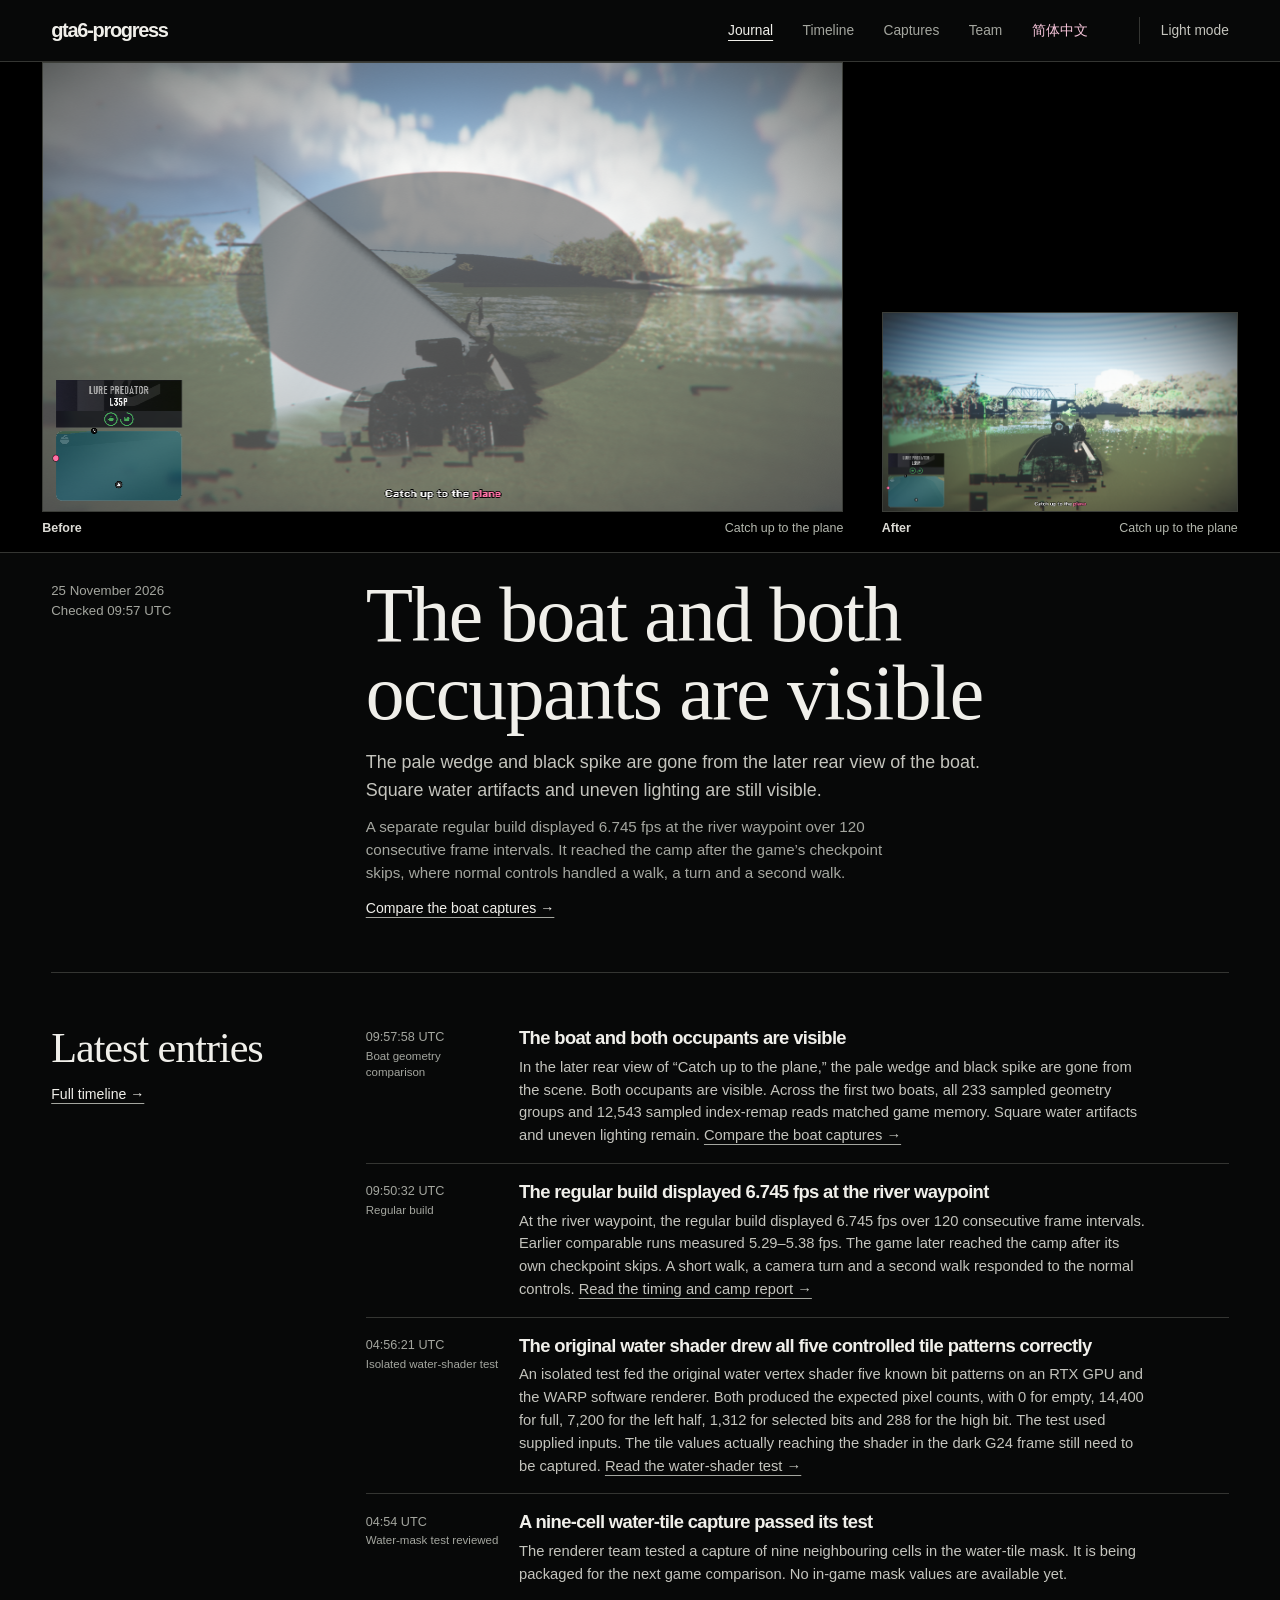
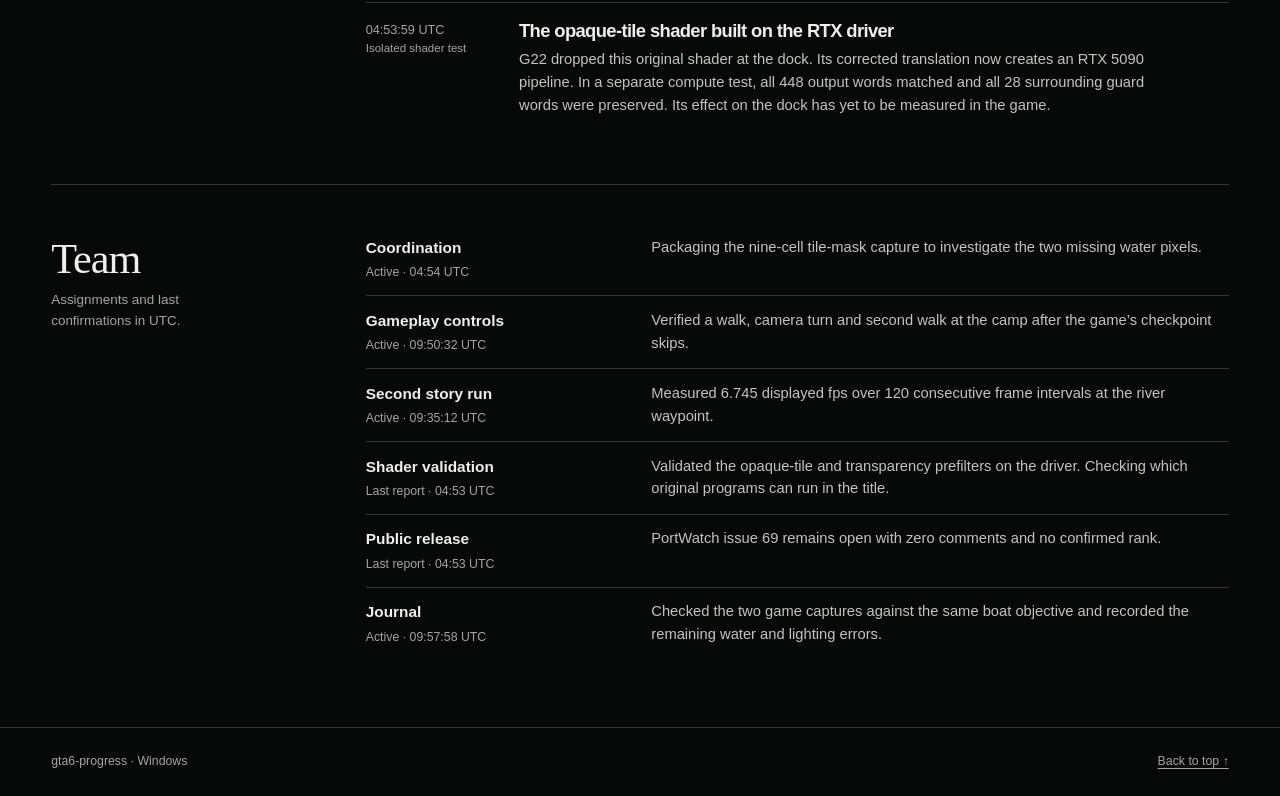
==== commit 994e3839: "记录快艇几何修正、河道帧率与营地操作" ====
--- a/en/index.html
+++ b/en/index.html
@@ -1,19 +1,19 @@
 <!doctype html>
 <html lang="en"><head><meta charset="utf-8"><meta name="viewport" content="width=device-width,initial-scale=1"><meta name="color-scheme" content="light dark">
-<title>gta6-progress</title><meta name="description" content="Compare G24’s consecutive river frames, the measured 5.108 fps G25 run, and two original on-foot camp replays."><link rel="canonical" href="https://cuebert.github.io/gta6-progress/en/">
-<meta name="journal-updated" content="2026-11-25T04:56:21Z"><meta property="og:type" content="website"><meta property="og:site_name" content="gta6-progress"><meta property="og:title" content="gta6-progress"><meta property="og:description" content="Compare G24’s consecutive river frames, the measured 5.108 fps G25 run, and two original on-foot camp replays."><meta property="og:url" content="https://cuebert.github.io/gta6-progress/en/"><meta property="og:image" content="https://cuebert.github.io/gta6-progress/images/water-clear.webp"><meta property="og:image:alt" content="Frame 4169. Water reflects the clouds and trees around the boat. Small black patches remain below the stern."><meta name="twitter:card" content="summary_large_image">
-<link rel="stylesheet" href="../journal.css?v=editions"><script src="../appearance.js?v=editions"></script><script type="application/ld+json">{"@context": "https://schema.org", "@type": "WebPage", "name": "gta6-progress", "url": "https://cuebert.github.io/gta6-progress/en/", "description": "Compare G24’s consecutive river frames, the measured 5.108 fps G25 run, and two original on-foot camp replays.", "dateModified": "2026-11-25T04:56:21Z", "image": {"@type": "ImageObject", "url": "https://cuebert.github.io/gta6-progress/images/water-clear.webp", "caption": "Frame 4169. Water reflects the clouds and trees around the boat. Small black patches remain below the stern."}, "isPartOf": {"@type": "WebSite", "name": "gta6-progress", "url": "https://cuebert.github.io/gta6-progress/"}, "inLanguage": "en"}</script><link rel="alternate" hreflang="zh-Hans" href="https://cuebert.github.io/gta6-progress/"><link rel="alternate" hreflang="en" href="https://cuebert.github.io/gta6-progress/en/"><link rel="alternate" hreflang="x-default" href="https://cuebert.github.io/gta6-progress/"><meta property="og:locale" content="en_US"></head>
+<title>gta6-progress</title><meta name="description" content="Compare the boat geometry before and after, read the 6.745 fps river timing and follow the camp walk."><link rel="canonical" href="https://cuebert.github.io/gta6-progress/en/">
+<meta name="journal-updated" content="2026-11-25T10:14:00Z"><meta property="og:type" content="website"><meta property="og:site_name" content="gta6-progress"><meta property="og:title" content="gta6-progress"><meta property="og:description" content="Compare the boat geometry before and after, read the 6.745 fps river timing and follow the camp walk."><meta property="og:url" content="https://cuebert.github.io/gta6-progress/en/"><meta property="og:image" content="https://cuebert.github.io/gta6-progress/images/boat-geometry-after.webp"><meta property="og:image:alt" content="Both occupants are visible in the rear boat view. Dark blocks in the water and uneven lighting remain."><meta name="twitter:card" content="summary_large_image">
+<link rel="stylesheet" href="../journal.css?v=editions"><script src="../appearance.js?v=editions"></script><script type="application/ld+json">{"@context": "https://schema.org", "@type": "WebPage", "name": "gta6-progress", "url": "https://cuebert.github.io/gta6-progress/en/", "description": "Compare the boat geometry before and after, read the 6.745 fps river timing and follow the camp walk.", "dateModified": "2026-11-25T10:14:00Z", "image": {"@type": "ImageObject", "url": "https://cuebert.github.io/gta6-progress/images/boat-geometry-after.webp", "caption": "Both occupants are visible in the rear boat view. Dark blocks in the water and uneven lighting remain."}, "isPartOf": {"@type": "WebSite", "name": "gta6-progress", "url": "https://cuebert.github.io/gta6-progress/"}, "inLanguage": "en"}</script><link rel="alternate" hreflang="zh-Hans" href="https://cuebert.github.io/gta6-progress/"><link rel="alternate" hreflang="en" href="https://cuebert.github.io/gta6-progress/en/"><link rel="alternate" hreflang="x-default" href="https://cuebert.github.io/gta6-progress/"><meta property="og:locale" content="en_US"></head>
 <body><a class="skip" href="#content">Skip to content</a><header class="mast"><div class="shell"><a class="brand" href="index.html">gta6-progress</a><nav aria-label="Main"><a href="index.html" aria-current="page">Journal</a><a href="timeline.html">Timeline</a><a href="evidence.html">Captures</a><a href="index.html#team">Team</a><a href="../index.html" hreflang="zh-Hans" lang="zh-Hans" class="edition">简体中文</a></nav><button id="theme" type="button" aria-label="Change color theme" hidden>Theme</button></div></header>
 <main id="content" class="shell">
 <article class="feature" aria-labelledby="feature-title">
 <div class="spread" id="captures">
-<figure class="print print-1"><a href="../images/water-clear.webp" aria-label="Open full The clear frame image"><img src="../images/water-clear.webp" width="1920" height="1080" alt="Frame 4169. Water reflects the clouds and trees around the boat. Small black patches remain below the stern." fetchpriority="high"></a><figcaption><b>The clear frame</b><span>Frame 4169 · G24</span></figcaption></figure>
-<figure class="print print-2"><a href="../images/water-lower-block.webp" aria-label="Open full One frame later image"><img src="../images/water-lower-block.webp" width="1920" height="1080" alt="Frame 4170, one frame later. A near-black rectangle covers the lower-left river surface, while most of the sky and far bank are still visible." fetchpriority="high"></a><figcaption><b>One frame later</b><span>Frame 4170 · G24</span></figcaption></figure>
+<figure class="print print-1"><a href="../images/boat-geometry-before.webp" aria-label="Open full Before image"><img src="../images/boat-geometry-before.webp" width="800" height="450" alt="A pale wedge and a black spike obscure the boat and river during “Catch up to the plane.”" fetchpriority="high"></a><figcaption><b>Before</b><span>Catch up to the plane</span></figcaption></figure>
+<figure class="print print-2"><a href="../images/boat-geometry-after.webp" aria-label="Open full After image"><img src="../images/boat-geometry-after.webp" width="800" height="450" alt="Both occupants are visible in the rear boat view. Dark blocks in the water and uneven lighting remain." fetchpriority="high"></a><figcaption><b>After</b><span>Catch up to the plane</span></figcaption></figure>
 </div>
-<div class="feature-copy"><div class="imprint"><time datetime="2026-11-25T04:56:21Z">25 November 2026</time><span>Checked 04:56 UTC</span><span>Two story runs</span></div>
-<div class="story"><h1 id="feature-title">Where the river went black</h1><p>With the boat at rest, water was visible beside the stern in one frame. A black rectangle covered it in the next. At two fixed pixels, the game’s water shaders supplied colour in the clear frame and left both pixels at zero in the dark one. The viewport stayed the same.</p>
-<p class="follow">G22 and G23 both reached the camp and walked up to an overturned hull. Offshore, G25 delivered 5.108 displayed fps against G23’s 5.257 on the same GPU. The boat route still read 0.45 miles.</p>
-<a class="text-link" href="evidence.html#g24-water">Compare the three water frames →</a></div></div>
+<div class="feature-copy"><div class="imprint"><time datetime="2026-11-25T09:57:58Z">25 November 2026</time><span>Checked 09:57 UTC</span></div>
+<div class="story"><h1 id="feature-title">The boat and both occupants are visible</h1><p>The pale wedge and black spike are gone from the later rear view of the boat. Square water artifacts and uneven lighting are still visible.</p>
+<p class="follow">A separate regular build displayed 6.745 fps at the river waypoint over 120 consecutive frame intervals. It reached the camp after the game’s checkpoint skips, where normal controls handled a walk, a turn and a second walk.</p>
+<a class="text-link" href="evidence.html#boat-geometry">Compare the boat captures →</a></div></div>
 </article>
-<section class="book-section" id="latest"><div class="side-title"><h2>Latest entries</h2><a href="timeline.html">Full timeline →</a></div><div class="entries"><article class="entry" id="event-25-045621" data-record="25-045621"><a class="entry-time" href="#event-25-045621"><time datetime="2026-11-25T04:56:21Z">04:56:21 UTC</time><small>Isolated water-shader test</small></a><div><h3>The original water shader drew all five controlled tile patterns correctly</h3><p>An isolated test fed the original water vertex shader five known bit patterns on an RTX GPU and the WARP software renderer. Both produced the expected pixel counts, with 0 for empty, 14,400 for full, 7,200 for the left half, 1,312 for selected bits and 288 for the high bit. The test used supplied inputs. The tile values actually reaching the shader in the dark G24 frame still need to be captured. <a href="evidence.html#g24-water-fixture">Read the water-shader test →</a></p></div></article><article class="entry" id="event-25-0454" data-record="25-0454"><a class="entry-time" href="#event-25-0454"><time datetime="2026-11-25T04:54:00Z">04:54 UTC</time><small>Water-mask test reviewed</small></a><div><h3>A nine-cell water-tile capture passed its test</h3><p>The renderer team tested a capture of nine neighbouring cells in the water-tile mask. It is being packaged for the next game comparison. No in-game mask values are available yet.</p></div></article><article class="entry" id="event-25-045359" data-record="25-045359"><a class="entry-time" href="#event-25-045359"><time datetime="2026-11-25T04:53:59Z">04:53:59 UTC</time><small>Isolated shader test</small></a><div><h3>The opaque-tile shader built on the RTX driver</h3><p>G22 dropped this original shader at the dock. Its corrected translation now creates an RTX 5090 pipeline. In a separate compute test, all 448 output words matched and all 28 surrounding guard words were preserved. Its effect on the dock has yet to be measured in the game.</p></div></article><article class="entry" id="event-25-0453" data-record="25-0453"><a class="entry-time" href="#event-25-0453"><time datetime="2026-11-25T04:53:00Z">04:53 UTC</time><small>Public tracking</small></a><div><h3>The PortWatch submission is still open</h3><p>The issue had zero comments at this check. No leaderboard placement has been confirmed. <a href="https://github.com/4lwayz/portwatch-vi/issues/69">Open PortWatch issue 69 →</a></p></div></article><article class="entry" id="event-25-044708" data-record="25-044708"><a class="entry-time" href="#event-25-044708"><time datetime="2026-11-25T04:47:08Z">04:47:08 UTC</time><small>G24 water capture</small></a><div><h3>Where the river went black</h3><p>Three consecutive G24 frames show an upper-right block, a clear view of the river, then a lower-left block. In frame 4169, two original water shaders supplied colour at native coordinates (1120, 736) and (1216, 1008). In frame 4170 those same pixels stayed zero through both draws. Later lighting added only about 0.0001. Both frames used the same full-frame viewport, scissor and indirect input addresses. The cause of the missing colour is still open. <a href="evidence.html#g24-water">Compare the three water frames →</a></p></div></article></div></section>
-<section class="book-section" id="team"><div class="side-title"><h2>Team</h2><p>Assignments and last confirmations in UTC.</p></div><ul class="crew"><li><div class="role"><b>Coordination</b><span>Active · <time datetime="2026-11-25T04:54:00Z">04:54 UTC</time></span></div><p>Packaging the nine-cell tile-mask capture to investigate the two missing water pixels.</p></li><li><div class="role"><b>Gameplay controls</b><span>Active · <time datetime="2026-11-25T04:47:00Z">04:47 UTC</time></span></div><p>Matched the G24 boat checkpoint and supplied the three original frames. G22 reached the skiff on foot.</p></li><li><div class="role"><b>Second story run</b><span>Active · <time datetime="2026-11-25T04:41:00Z">04:41 UTC</time></span></div><p>Compared G25 with G23 at the stationary river waypoint, following the G23 camp walk.</p></li><li><div class="role"><b>Shader validation</b><span>Last report · <time datetime="2026-11-25T04:53:00Z">04:53 UTC</time></span></div><p>Validated the opaque-tile and transparency prefilters on the driver. Checking which original programs can run in the title.</p></li><li><div class="role"><b>Public release</b><span>Last report · <time datetime="2026-11-25T04:53:00Z">04:53 UTC</time></span></div><p>PortWatch issue 69 remains open with zero comments and no confirmed rank.</p></li><li><div class="role"><b>Journal</b><span>Active · <time datetime="2026-11-25T04:54:00Z">04:54 UTC</time></span></div><p>Checked eight original river and dock frames, the two water samples and both FPS windows.</p></li></ul></section></main><footer><div class="shell"><p>gta6-progress · Windows</p><a href="#content">Back to top ↑</a></div></footer></body></html>+<section class="book-section" id="latest"><div class="side-title"><h2>Latest entries</h2><a href="timeline.html">Full timeline →</a></div><div class="entries"><article class="entry" id="event-25-095758" data-record="25-095758"><a class="entry-time" href="#event-25-095758"><time datetime="2026-11-25T09:57:58Z">09:57:58 UTC</time><small>Boat geometry comparison</small></a><div><h3>The boat and both occupants are visible</h3><p>In the later rear view of “Catch up to the plane,” the pale wedge and black spike are gone from the scene. Both occupants are visible. Across the first two boats, all 233 sampled geometry groups and 12,543 sampled index-remap reads matched game memory. Square water artifacts and uneven lighting remain. <a href="evidence.html#boat-geometry">Compare the boat captures →</a></p></div></article><article class="entry" id="event-25-095032" data-record="25-095032"><a class="entry-time" href="#event-25-095032"><time datetime="2026-11-25T09:50:32Z">09:50:32 UTC</time><small>Regular build</small></a><div><h3>The regular build displayed 6.745 fps at the river waypoint</h3><p>At the river waypoint, the regular build displayed 6.745 fps over 120 consecutive frame intervals. Earlier comparable runs measured 5.29–5.38 fps. The game later reached the camp after its own checkpoint skips. A short walk, a camera turn and a second walk responded to the normal controls. <a href="evidence.html#regular-river">Read the timing and camp report →</a></p></div></article><article class="entry" id="event-25-045621" data-record="25-045621"><a class="entry-time" href="#event-25-045621"><time datetime="2026-11-25T04:56:21Z">04:56:21 UTC</time><small>Isolated water-shader test</small></a><div><h3>The original water shader drew all five controlled tile patterns correctly</h3><p>An isolated test fed the original water vertex shader five known bit patterns on an RTX GPU and the WARP software renderer. Both produced the expected pixel counts, with 0 for empty, 14,400 for full, 7,200 for the left half, 1,312 for selected bits and 288 for the high bit. The test used supplied inputs. The tile values actually reaching the shader in the dark G24 frame still need to be captured. <a href="evidence.html#g24-water-fixture">Read the water-shader test →</a></p></div></article><article class="entry" id="event-25-0454" data-record="25-0454"><a class="entry-time" href="#event-25-0454"><time datetime="2026-11-25T04:54:00Z">04:54 UTC</time><small>Water-mask test reviewed</small></a><div><h3>A nine-cell water-tile capture passed its test</h3><p>The renderer team tested a capture of nine neighbouring cells in the water-tile mask. It is being packaged for the next game comparison. No in-game mask values are available yet.</p></div></article><article class="entry" id="event-25-045359" data-record="25-045359"><a class="entry-time" href="#event-25-045359"><time datetime="2026-11-25T04:53:59Z">04:53:59 UTC</time><small>Isolated shader test</small></a><div><h3>The opaque-tile shader built on the RTX driver</h3><p>G22 dropped this original shader at the dock. Its corrected translation now creates an RTX 5090 pipeline. In a separate compute test, all 448 output words matched and all 28 surrounding guard words were preserved. Its effect on the dock has yet to be measured in the game.</p></div></article></div></section>
+<section class="book-section" id="team"><div class="side-title"><h2>Team</h2><p>Assignments and last confirmations in UTC.</p></div><ul class="crew"><li><div class="role"><b>Coordination</b><span>Active · <time datetime="2026-11-25T04:54:00Z">04:54 UTC</time></span></div><p>Packaging the nine-cell tile-mask capture to investigate the two missing water pixels.</p></li><li><div class="role"><b>Gameplay controls</b><span>Active · <time datetime="2026-11-25T09:50:32Z">09:50:32 UTC</time></span></div><p>Verified a walk, camera turn and second walk at the camp after the game’s checkpoint skips.</p></li><li><div class="role"><b>Second story run</b><span>Active · <time datetime="2026-11-25T09:35:12Z">09:35:12 UTC</time></span></div><p>Measured 6.745 displayed fps over 120 consecutive frame intervals at the river waypoint.</p></li><li><div class="role"><b>Shader validation</b><span>Last report · <time datetime="2026-11-25T04:53:00Z">04:53 UTC</time></span></div><p>Validated the opaque-tile and transparency prefilters on the driver. Checking which original programs can run in the title.</p></li><li><div class="role"><b>Public release</b><span>Last report · <time datetime="2026-11-25T04:53:00Z">04:53 UTC</time></span></div><p>PortWatch issue 69 remains open with zero comments and no confirmed rank.</p></li><li><div class="role"><b>Journal</b><span>Active · <time datetime="2026-11-25T09:57:58Z">09:57:58 UTC</time></span></div><p>Checked the two game captures against the same boat objective and recorded the remaining water and lighting errors.</p></li></ul></section></main><footer><div class="shell"><p>gta6-progress · Windows</p><a href="#content">Back to top ↑</a></div></footer></body></html>
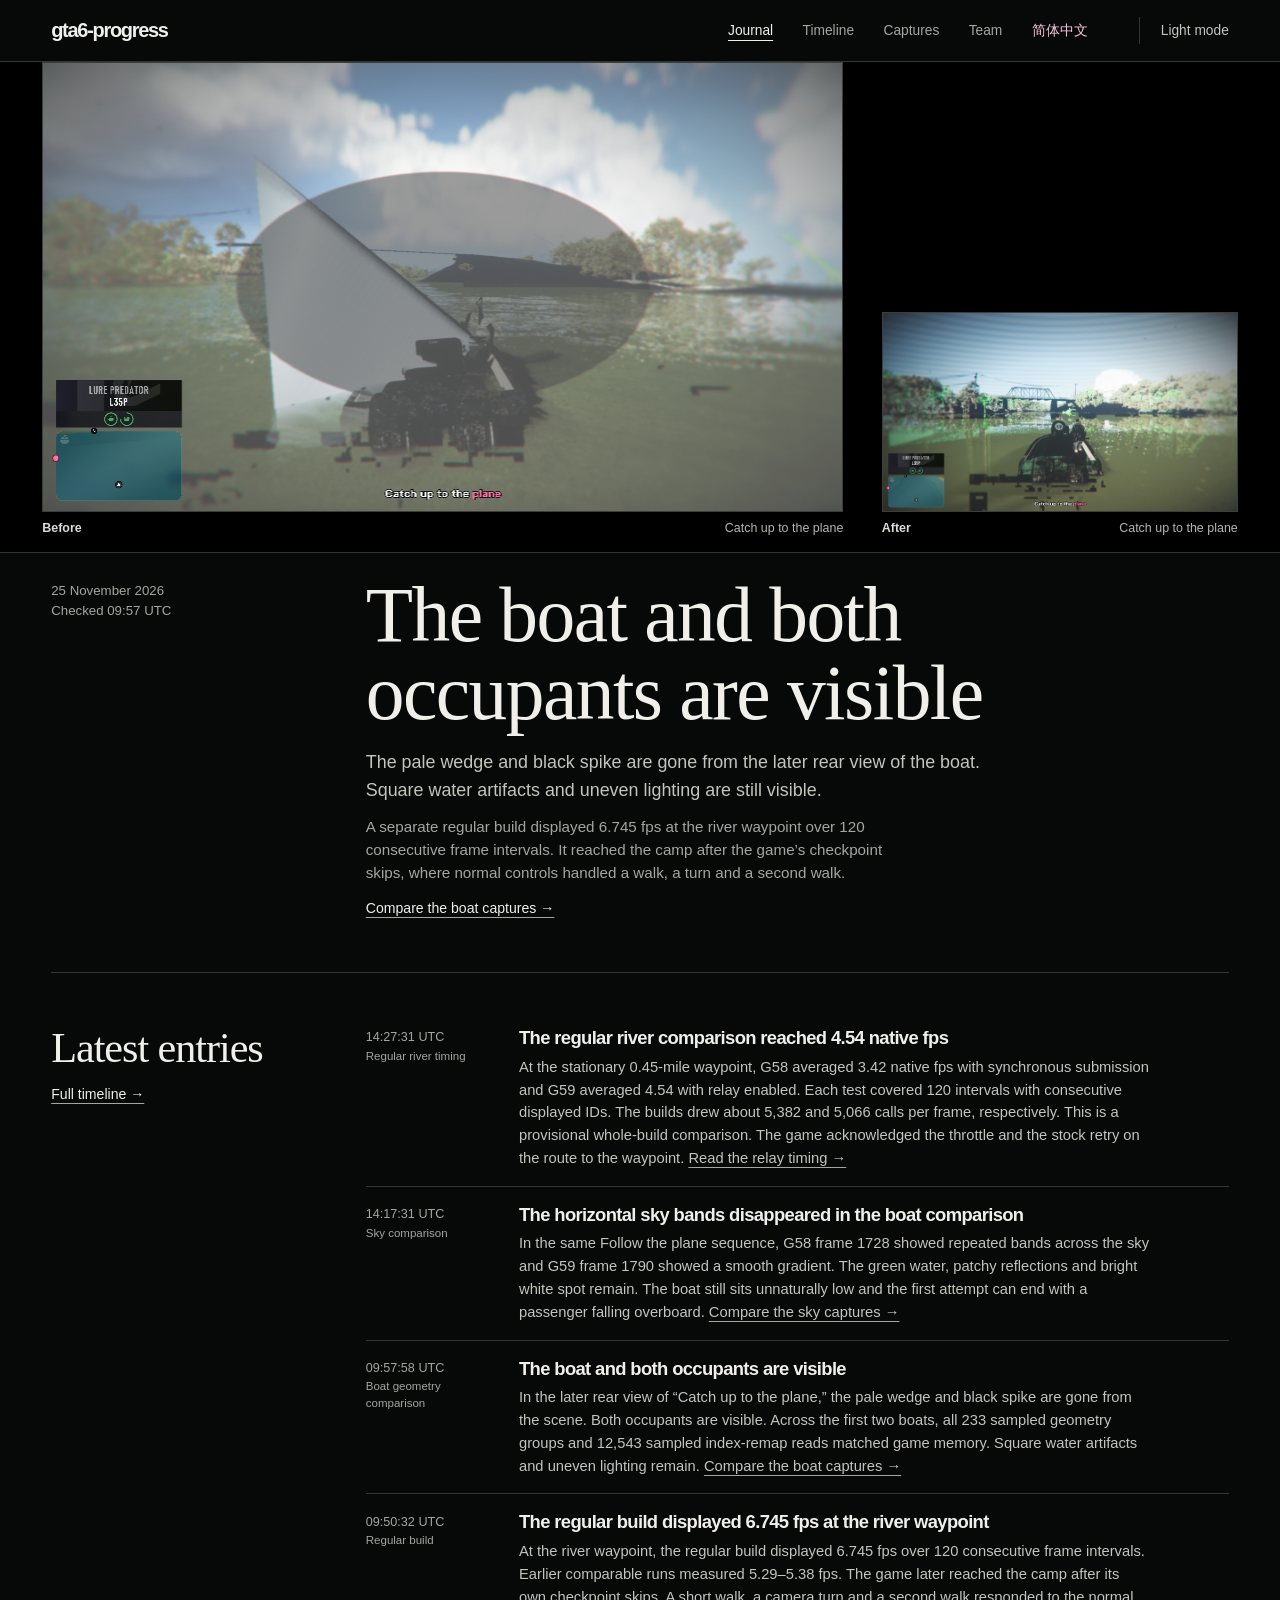
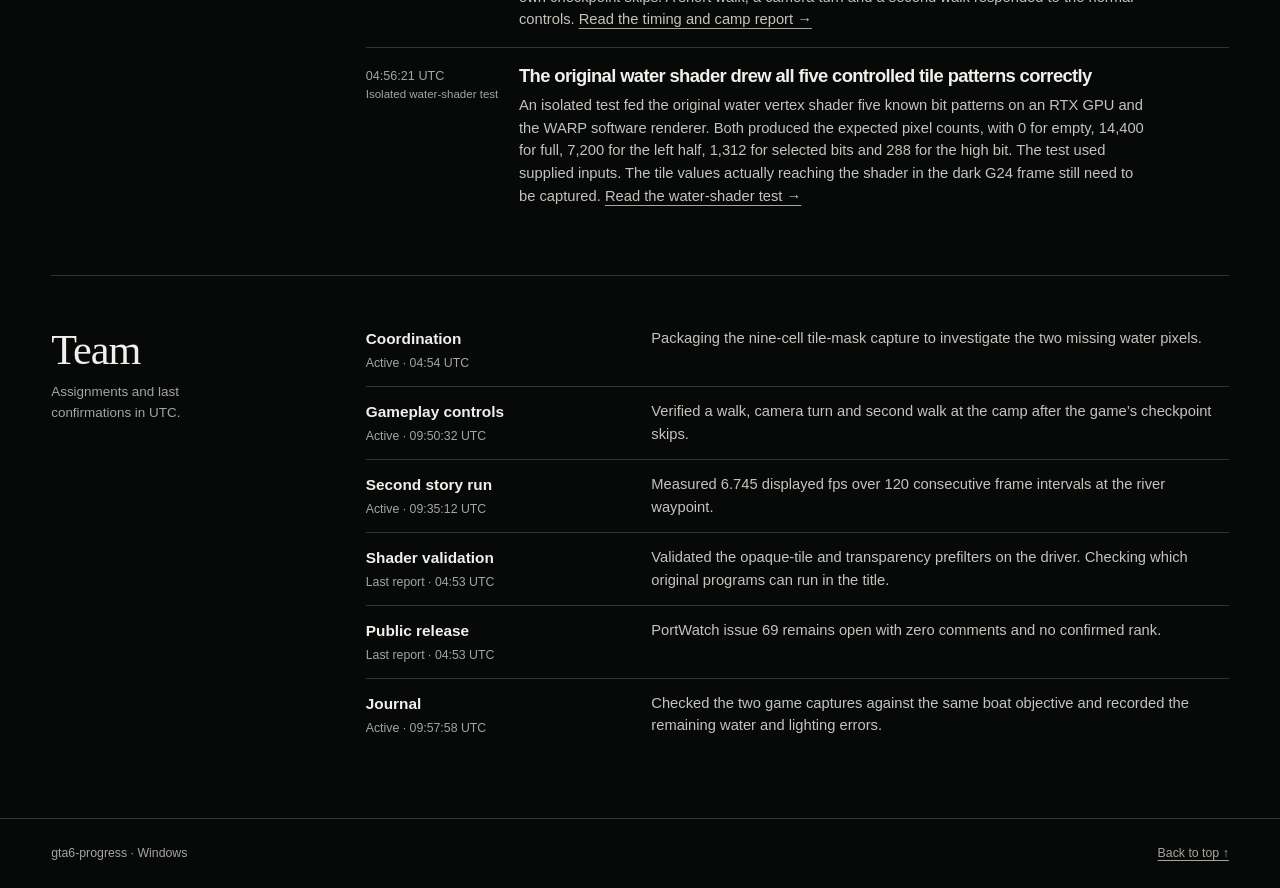
==== commit 66c2176f: "记录天空横纹修正与河道中继计时" ====
--- a/en/index.html
+++ b/en/index.html
@@ -1,8 +1,8 @@
 <!doctype html>
 <html lang="en"><head><meta charset="utf-8"><meta name="viewport" content="width=device-width,initial-scale=1"><meta name="color-scheme" content="light dark">
 <title>gta6-progress</title><meta name="description" content="Compare the boat geometry before and after, read the 6.745 fps river timing and follow the camp walk."><link rel="canonical" href="https://cuebert.github.io/gta6-progress/en/">
-<meta name="journal-updated" content="2026-11-25T10:14:00Z"><meta property="og:type" content="website"><meta property="og:site_name" content="gta6-progress"><meta property="og:title" content="gta6-progress"><meta property="og:description" content="Compare the boat geometry before and after, read the 6.745 fps river timing and follow the camp walk."><meta property="og:url" content="https://cuebert.github.io/gta6-progress/en/"><meta property="og:image" content="https://cuebert.github.io/gta6-progress/images/boat-geometry-after.webp"><meta property="og:image:alt" content="Both occupants are visible in the rear boat view. Dark blocks in the water and uneven lighting remain."><meta name="twitter:card" content="summary_large_image">
-<link rel="stylesheet" href="../journal.css?v=editions"><script src="../appearance.js?v=editions"></script><script type="application/ld+json">{"@context": "https://schema.org", "@type": "WebPage", "name": "gta6-progress", "url": "https://cuebert.github.io/gta6-progress/en/", "description": "Compare the boat geometry before and after, read the 6.745 fps river timing and follow the camp walk.", "dateModified": "2026-11-25T10:14:00Z", "image": {"@type": "ImageObject", "url": "https://cuebert.github.io/gta6-progress/images/boat-geometry-after.webp", "caption": "Both occupants are visible in the rear boat view. Dark blocks in the water and uneven lighting remain."}, "isPartOf": {"@type": "WebSite", "name": "gta6-progress", "url": "https://cuebert.github.io/gta6-progress/"}, "inLanguage": "en"}</script><link rel="alternate" hreflang="zh-Hans" href="https://cuebert.github.io/gta6-progress/"><link rel="alternate" hreflang="en" href="https://cuebert.github.io/gta6-progress/en/"><link rel="alternate" hreflang="x-default" href="https://cuebert.github.io/gta6-progress/"><meta property="og:locale" content="en_US"></head>
+<meta name="journal-updated" content="2026-11-25T14:30:24Z"><meta property="og:type" content="website"><meta property="og:site_name" content="gta6-progress"><meta property="og:title" content="gta6-progress"><meta property="og:description" content="Compare the boat geometry before and after, read the 6.745 fps river timing and follow the camp walk."><meta property="og:url" content="https://cuebert.github.io/gta6-progress/en/"><meta property="og:image" content="https://cuebert.github.io/gta6-progress/images/boat-geometry-after.webp"><meta property="og:image:alt" content="Both occupants are visible in the rear boat view. Dark blocks in the water and uneven lighting remain."><meta name="twitter:card" content="summary_large_image">
+<link rel="stylesheet" href="../journal.css?v=editions"><script src="../appearance.js?v=editions"></script><script type="application/ld+json">{"@context": "https://schema.org", "@type": "WebPage", "name": "gta6-progress", "url": "https://cuebert.github.io/gta6-progress/en/", "description": "Compare the boat geometry before and after, read the 6.745 fps river timing and follow the camp walk.", "dateModified": "2026-11-25T14:30:24Z", "image": {"@type": "ImageObject", "url": "https://cuebert.github.io/gta6-progress/images/boat-geometry-after.webp", "caption": "Both occupants are visible in the rear boat view. Dark blocks in the water and uneven lighting remain."}, "isPartOf": {"@type": "WebSite", "name": "gta6-progress", "url": "https://cuebert.github.io/gta6-progress/"}, "inLanguage": "en"}</script><link rel="alternate" hreflang="zh-Hans" href="https://cuebert.github.io/gta6-progress/"><link rel="alternate" hreflang="en" href="https://cuebert.github.io/gta6-progress/en/"><link rel="alternate" hreflang="x-default" href="https://cuebert.github.io/gta6-progress/"><meta property="og:locale" content="en_US"></head>
 <body><a class="skip" href="#content">Skip to content</a><header class="mast"><div class="shell"><a class="brand" href="index.html">gta6-progress</a><nav aria-label="Main"><a href="index.html" aria-current="page">Journal</a><a href="timeline.html">Timeline</a><a href="evidence.html">Captures</a><a href="index.html#team">Team</a><a href="../index.html" hreflang="zh-Hans" lang="zh-Hans" class="edition">简体中文</a></nav><button id="theme" type="button" aria-label="Change color theme" hidden>Theme</button></div></header>
 <main id="content" class="shell">
 <article class="feature" aria-labelledby="feature-title">
@@ -15,5 +15,5 @@
 <p class="follow">A separate regular build displayed 6.745 fps at the river waypoint over 120 consecutive frame intervals. It reached the camp after the game’s checkpoint skips, where normal controls handled a walk, a turn and a second walk.</p>
 <a class="text-link" href="evidence.html#boat-geometry">Compare the boat captures →</a></div></div>
 </article>
-<section class="book-section" id="latest"><div class="side-title"><h2>Latest entries</h2><a href="timeline.html">Full timeline →</a></div><div class="entries"><article class="entry" id="event-25-095758" data-record="25-095758"><a class="entry-time" href="#event-25-095758"><time datetime="2026-11-25T09:57:58Z">09:57:58 UTC</time><small>Boat geometry comparison</small></a><div><h3>The boat and both occupants are visible</h3><p>In the later rear view of “Catch up to the plane,” the pale wedge and black spike are gone from the scene. Both occupants are visible. Across the first two boats, all 233 sampled geometry groups and 12,543 sampled index-remap reads matched game memory. Square water artifacts and uneven lighting remain. <a href="evidence.html#boat-geometry">Compare the boat captures →</a></p></div></article><article class="entry" id="event-25-095032" data-record="25-095032"><a class="entry-time" href="#event-25-095032"><time datetime="2026-11-25T09:50:32Z">09:50:32 UTC</time><small>Regular build</small></a><div><h3>The regular build displayed 6.745 fps at the river waypoint</h3><p>At the river waypoint, the regular build displayed 6.745 fps over 120 consecutive frame intervals. Earlier comparable runs measured 5.29–5.38 fps. The game later reached the camp after its own checkpoint skips. A short walk, a camera turn and a second walk responded to the normal controls. <a href="evidence.html#regular-river">Read the timing and camp report →</a></p></div></article><article class="entry" id="event-25-045621" data-record="25-045621"><a class="entry-time" href="#event-25-045621"><time datetime="2026-11-25T04:56:21Z">04:56:21 UTC</time><small>Isolated water-shader test</small></a><div><h3>The original water shader drew all five controlled tile patterns correctly</h3><p>An isolated test fed the original water vertex shader five known bit patterns on an RTX GPU and the WARP software renderer. Both produced the expected pixel counts, with 0 for empty, 14,400 for full, 7,200 for the left half, 1,312 for selected bits and 288 for the high bit. The test used supplied inputs. The tile values actually reaching the shader in the dark G24 frame still need to be captured. <a href="evidence.html#g24-water-fixture">Read the water-shader test →</a></p></div></article><article class="entry" id="event-25-0454" data-record="25-0454"><a class="entry-time" href="#event-25-0454"><time datetime="2026-11-25T04:54:00Z">04:54 UTC</time><small>Water-mask test reviewed</small></a><div><h3>A nine-cell water-tile capture passed its test</h3><p>The renderer team tested a capture of nine neighbouring cells in the water-tile mask. It is being packaged for the next game comparison. No in-game mask values are available yet.</p></div></article><article class="entry" id="event-25-045359" data-record="25-045359"><a class="entry-time" href="#event-25-045359"><time datetime="2026-11-25T04:53:59Z">04:53:59 UTC</time><small>Isolated shader test</small></a><div><h3>The opaque-tile shader built on the RTX driver</h3><p>G22 dropped this original shader at the dock. Its corrected translation now creates an RTX 5090 pipeline. In a separate compute test, all 448 output words matched and all 28 surrounding guard words were preserved. Its effect on the dock has yet to be measured in the game.</p></div></article></div></section>
+<section class="book-section" id="latest"><div class="side-title"><h2>Latest entries</h2><a href="timeline.html">Full timeline →</a></div><div class="entries"><article class="entry" id="event-25-142731" data-record="25-142731"><a class="entry-time" href="#event-25-142731"><time datetime="2026-11-25T14:27:31Z">14:27:31 UTC</time><small>Regular river timing</small></a><div><h3>The regular river comparison reached 4.54 native fps</h3><p>At the stationary 0.45-mile waypoint, G58 averaged 3.42 native fps with synchronous submission and G59 averaged 4.54 with relay enabled. Each test covered 120 intervals with consecutive displayed IDs. The builds drew about 5,382 and 5,066 calls per frame, respectively. This is a provisional whole-build comparison. The game acknowledged the throttle and the stock retry on the route to the waypoint. <a href="evidence.html#g59-river-relay">Read the relay timing →</a></p></div></article><article class="entry" id="event-25-141731" data-record="25-141731"><a class="entry-time" href="#event-25-141731"><time datetime="2026-11-25T14:17:31Z">14:17:31 UTC</time><small>Sky comparison</small></a><div><h3>The horizontal sky bands disappeared in the boat comparison</h3><p>In the same Follow the plane sequence, G58 frame 1728 showed repeated bands across the sky and G59 frame 1790 showed a smooth gradient. The green water, patchy reflections and bright white spot remain. The boat still sits unnaturally low and the first attempt can end with a passenger falling overboard. <a href="evidence.html#g59-sky">Compare the sky captures →</a></p></div></article><article class="entry" id="event-25-095758" data-record="25-095758"><a class="entry-time" href="#event-25-095758"><time datetime="2026-11-25T09:57:58Z">09:57:58 UTC</time><small>Boat geometry comparison</small></a><div><h3>The boat and both occupants are visible</h3><p>In the later rear view of “Catch up to the plane,” the pale wedge and black spike are gone from the scene. Both occupants are visible. Across the first two boats, all 233 sampled geometry groups and 12,543 sampled index-remap reads matched game memory. Square water artifacts and uneven lighting remain. <a href="evidence.html#boat-geometry">Compare the boat captures →</a></p></div></article><article class="entry" id="event-25-095032" data-record="25-095032"><a class="entry-time" href="#event-25-095032"><time datetime="2026-11-25T09:50:32Z">09:50:32 UTC</time><small>Regular build</small></a><div><h3>The regular build displayed 6.745 fps at the river waypoint</h3><p>At the river waypoint, the regular build displayed 6.745 fps over 120 consecutive frame intervals. Earlier comparable runs measured 5.29–5.38 fps. The game later reached the camp after its own checkpoint skips. A short walk, a camera turn and a second walk responded to the normal controls. <a href="evidence.html#regular-river">Read the timing and camp report →</a></p></div></article><article class="entry" id="event-25-045621" data-record="25-045621"><a class="entry-time" href="#event-25-045621"><time datetime="2026-11-25T04:56:21Z">04:56:21 UTC</time><small>Isolated water-shader test</small></a><div><h3>The original water shader drew all five controlled tile patterns correctly</h3><p>An isolated test fed the original water vertex shader five known bit patterns on an RTX GPU and the WARP software renderer. Both produced the expected pixel counts, with 0 for empty, 14,400 for full, 7,200 for the left half, 1,312 for selected bits and 288 for the high bit. The test used supplied inputs. The tile values actually reaching the shader in the dark G24 frame still need to be captured. <a href="evidence.html#g24-water-fixture">Read the water-shader test →</a></p></div></article></div></section>
 <section class="book-section" id="team"><div class="side-title"><h2>Team</h2><p>Assignments and last confirmations in UTC.</p></div><ul class="crew"><li><div class="role"><b>Coordination</b><span>Active · <time datetime="2026-11-25T04:54:00Z">04:54 UTC</time></span></div><p>Packaging the nine-cell tile-mask capture to investigate the two missing water pixels.</p></li><li><div class="role"><b>Gameplay controls</b><span>Active · <time datetime="2026-11-25T09:50:32Z">09:50:32 UTC</time></span></div><p>Verified a walk, camera turn and second walk at the camp after the game’s checkpoint skips.</p></li><li><div class="role"><b>Second story run</b><span>Active · <time datetime="2026-11-25T09:35:12Z">09:35:12 UTC</time></span></div><p>Measured 6.745 displayed fps over 120 consecutive frame intervals at the river waypoint.</p></li><li><div class="role"><b>Shader validation</b><span>Last report · <time datetime="2026-11-25T04:53:00Z">04:53 UTC</time></span></div><p>Validated the opaque-tile and transparency prefilters on the driver. Checking which original programs can run in the title.</p></li><li><div class="role"><b>Public release</b><span>Last report · <time datetime="2026-11-25T04:53:00Z">04:53 UTC</time></span></div><p>PortWatch issue 69 remains open with zero comments and no confirmed rank.</p></li><li><div class="role"><b>Journal</b><span>Active · <time datetime="2026-11-25T09:57:58Z">09:57:58 UTC</time></span></div><p>Checked the two game captures against the same boat objective and recorded the remaining water and lighting errors.</p></li></ul></section></main><footer><div class="shell"><p>gta6-progress · Windows</p><a href="#content">Back to top ↑</a></div></footer></body></html>
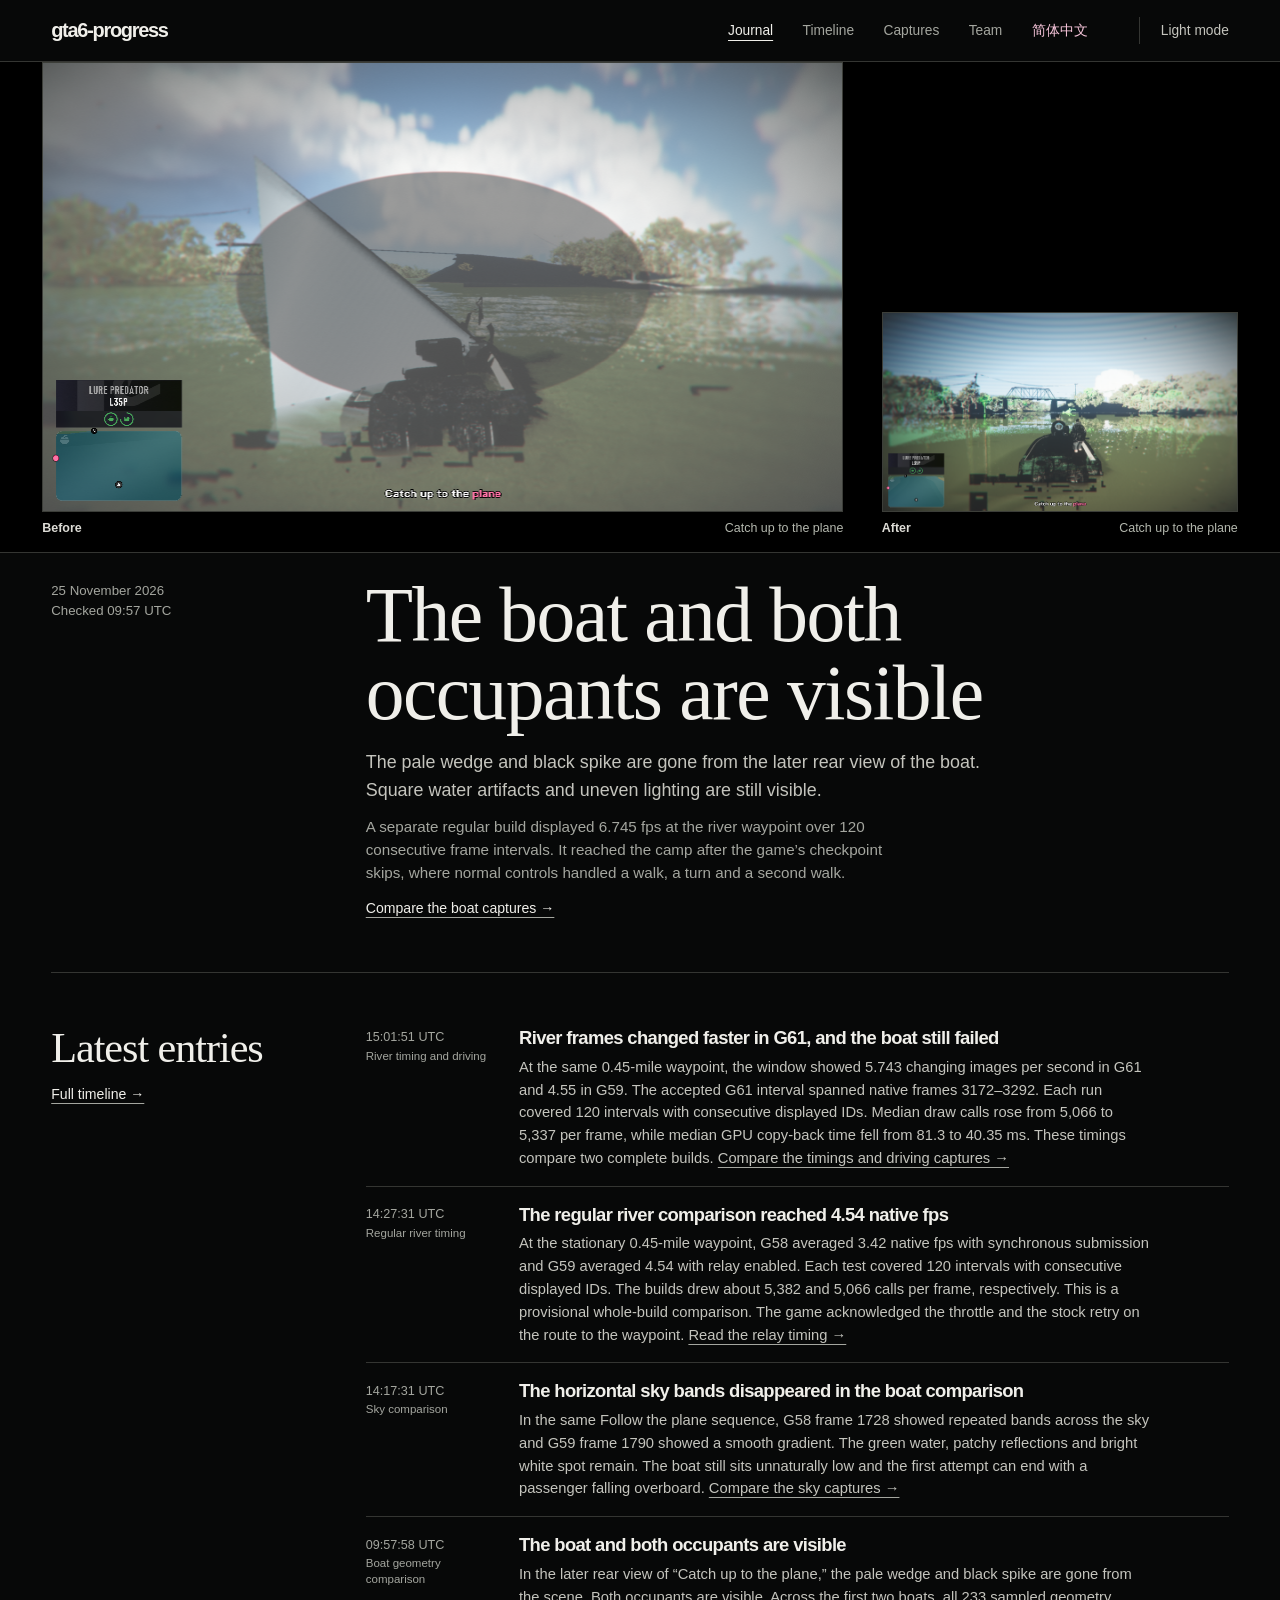
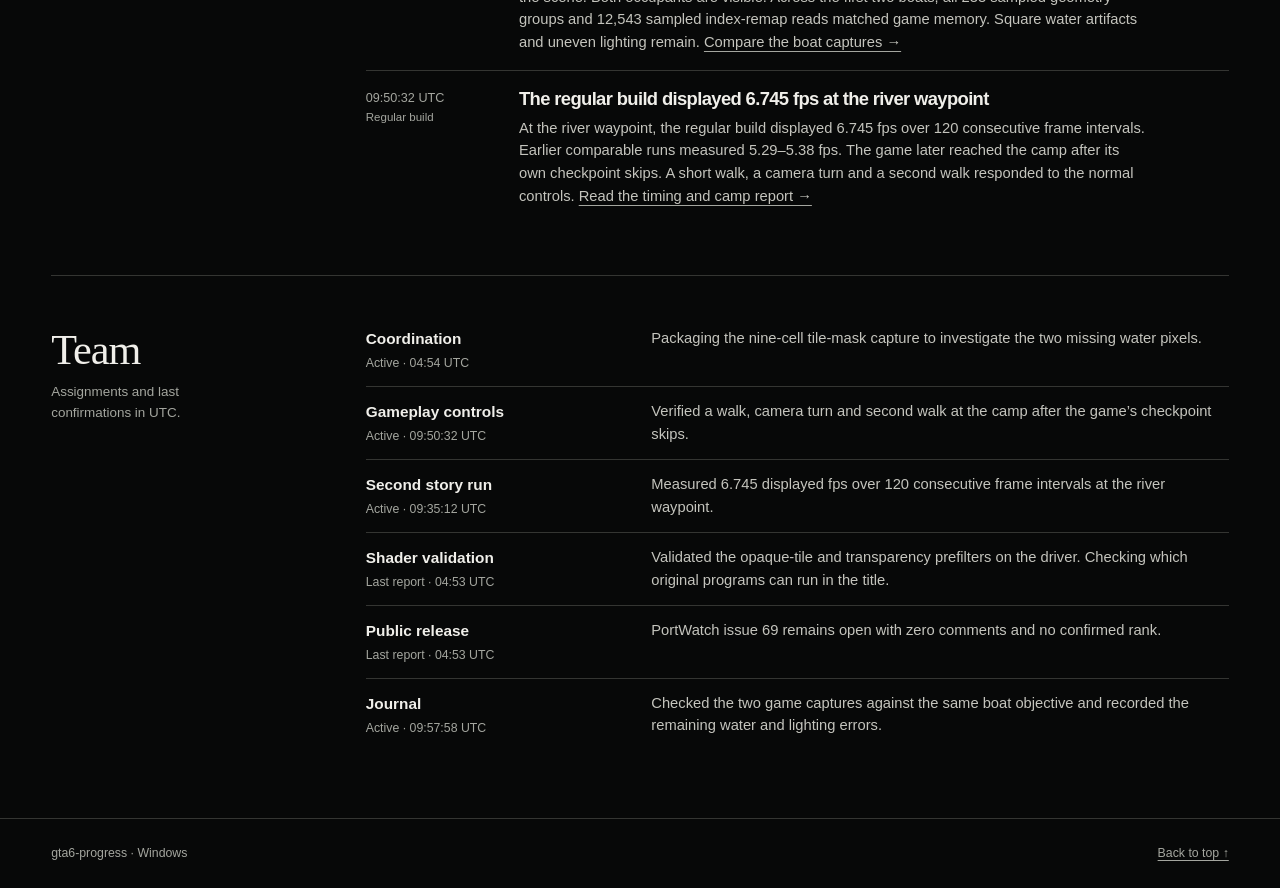
==== commit 8625506c: "记录 G61 河道计时和快艇驾驶测试" ====
--- a/en/index.html
+++ b/en/index.html
@@ -1,8 +1,8 @@
 <!doctype html>
 <html lang="en"><head><meta charset="utf-8"><meta name="viewport" content="width=device-width,initial-scale=1"><meta name="color-scheme" content="light dark">
 <title>gta6-progress</title><meta name="description" content="Compare the boat geometry before and after, read the 6.745 fps river timing and follow the camp walk."><link rel="canonical" href="https://cuebert.github.io/gta6-progress/en/">
-<meta name="journal-updated" content="2026-11-25T14:30:24Z"><meta property="og:type" content="website"><meta property="og:site_name" content="gta6-progress"><meta property="og:title" content="gta6-progress"><meta property="og:description" content="Compare the boat geometry before and after, read the 6.745 fps river timing and follow the camp walk."><meta property="og:url" content="https://cuebert.github.io/gta6-progress/en/"><meta property="og:image" content="https://cuebert.github.io/gta6-progress/images/boat-geometry-after.webp"><meta property="og:image:alt" content="Both occupants are visible in the rear boat view. Dark blocks in the water and uneven lighting remain."><meta name="twitter:card" content="summary_large_image">
-<link rel="stylesheet" href="../journal.css?v=editions"><script src="../appearance.js?v=editions"></script><script type="application/ld+json">{"@context": "https://schema.org", "@type": "WebPage", "name": "gta6-progress", "url": "https://cuebert.github.io/gta6-progress/en/", "description": "Compare the boat geometry before and after, read the 6.745 fps river timing and follow the camp walk.", "dateModified": "2026-11-25T14:30:24Z", "image": {"@type": "ImageObject", "url": "https://cuebert.github.io/gta6-progress/images/boat-geometry-after.webp", "caption": "Both occupants are visible in the rear boat view. Dark blocks in the water and uneven lighting remain."}, "isPartOf": {"@type": "WebSite", "name": "gta6-progress", "url": "https://cuebert.github.io/gta6-progress/"}, "inLanguage": "en"}</script><link rel="alternate" hreflang="zh-Hans" href="https://cuebert.github.io/gta6-progress/"><link rel="alternate" hreflang="en" href="https://cuebert.github.io/gta6-progress/en/"><link rel="alternate" hreflang="x-default" href="https://cuebert.github.io/gta6-progress/"><meta property="og:locale" content="en_US"></head>
+<meta name="journal-updated" content="2026-11-25T15:06:58Z"><meta property="og:type" content="website"><meta property="og:site_name" content="gta6-progress"><meta property="og:title" content="gta6-progress"><meta property="og:description" content="Compare the boat geometry before and after, read the 6.745 fps river timing and follow the camp walk."><meta property="og:url" content="https://cuebert.github.io/gta6-progress/en/"><meta property="og:image" content="https://cuebert.github.io/gta6-progress/images/boat-geometry-after.webp"><meta property="og:image:alt" content="Both occupants are visible in the rear boat view. Dark blocks in the water and uneven lighting remain."><meta name="twitter:card" content="summary_large_image">
+<link rel="stylesheet" href="../journal.css?v=editions"><script src="../appearance.js?v=editions"></script><script type="application/ld+json">{"@context": "https://schema.org", "@type": "WebPage", "name": "gta6-progress", "url": "https://cuebert.github.io/gta6-progress/en/", "description": "Compare the boat geometry before and after, read the 6.745 fps river timing and follow the camp walk.", "dateModified": "2026-11-25T15:06:58Z", "image": {"@type": "ImageObject", "url": "https://cuebert.github.io/gta6-progress/images/boat-geometry-after.webp", "caption": "Both occupants are visible in the rear boat view. Dark blocks in the water and uneven lighting remain."}, "isPartOf": {"@type": "WebSite", "name": "gta6-progress", "url": "https://cuebert.github.io/gta6-progress/"}, "inLanguage": "en"}</script><link rel="alternate" hreflang="zh-Hans" href="https://cuebert.github.io/gta6-progress/"><link rel="alternate" hreflang="en" href="https://cuebert.github.io/gta6-progress/en/"><link rel="alternate" hreflang="x-default" href="https://cuebert.github.io/gta6-progress/"><meta property="og:locale" content="en_US"></head>
 <body><a class="skip" href="#content">Skip to content</a><header class="mast"><div class="shell"><a class="brand" href="index.html">gta6-progress</a><nav aria-label="Main"><a href="index.html" aria-current="page">Journal</a><a href="timeline.html">Timeline</a><a href="evidence.html">Captures</a><a href="index.html#team">Team</a><a href="../index.html" hreflang="zh-Hans" lang="zh-Hans" class="edition">简体中文</a></nav><button id="theme" type="button" aria-label="Change color theme" hidden>Theme</button></div></header>
 <main id="content" class="shell">
 <article class="feature" aria-labelledby="feature-title">
@@ -15,5 +15,5 @@
 <p class="follow">A separate regular build displayed 6.745 fps at the river waypoint over 120 consecutive frame intervals. It reached the camp after the game’s checkpoint skips, where normal controls handled a walk, a turn and a second walk.</p>
 <a class="text-link" href="evidence.html#boat-geometry">Compare the boat captures →</a></div></div>
 </article>
-<section class="book-section" id="latest"><div class="side-title"><h2>Latest entries</h2><a href="timeline.html">Full timeline →</a></div><div class="entries"><article class="entry" id="event-25-142731" data-record="25-142731"><a class="entry-time" href="#event-25-142731"><time datetime="2026-11-25T14:27:31Z">14:27:31 UTC</time><small>Regular river timing</small></a><div><h3>The regular river comparison reached 4.54 native fps</h3><p>At the stationary 0.45-mile waypoint, G58 averaged 3.42 native fps with synchronous submission and G59 averaged 4.54 with relay enabled. Each test covered 120 intervals with consecutive displayed IDs. The builds drew about 5,382 and 5,066 calls per frame, respectively. This is a provisional whole-build comparison. The game acknowledged the throttle and the stock retry on the route to the waypoint. <a href="evidence.html#g59-river-relay">Read the relay timing →</a></p></div></article><article class="entry" id="event-25-141731" data-record="25-141731"><a class="entry-time" href="#event-25-141731"><time datetime="2026-11-25T14:17:31Z">14:17:31 UTC</time><small>Sky comparison</small></a><div><h3>The horizontal sky bands disappeared in the boat comparison</h3><p>In the same Follow the plane sequence, G58 frame 1728 showed repeated bands across the sky and G59 frame 1790 showed a smooth gradient. The green water, patchy reflections and bright white spot remain. The boat still sits unnaturally low and the first attempt can end with a passenger falling overboard. <a href="evidence.html#g59-sky">Compare the sky captures →</a></p></div></article><article class="entry" id="event-25-095758" data-record="25-095758"><a class="entry-time" href="#event-25-095758"><time datetime="2026-11-25T09:57:58Z">09:57:58 UTC</time><small>Boat geometry comparison</small></a><div><h3>The boat and both occupants are visible</h3><p>In the later rear view of “Catch up to the plane,” the pale wedge and black spike are gone from the scene. Both occupants are visible. Across the first two boats, all 233 sampled geometry groups and 12,543 sampled index-remap reads matched game memory. Square water artifacts and uneven lighting remain. <a href="evidence.html#boat-geometry">Compare the boat captures →</a></p></div></article><article class="entry" id="event-25-095032" data-record="25-095032"><a class="entry-time" href="#event-25-095032"><time datetime="2026-11-25T09:50:32Z">09:50:32 UTC</time><small>Regular build</small></a><div><h3>The regular build displayed 6.745 fps at the river waypoint</h3><p>At the river waypoint, the regular build displayed 6.745 fps over 120 consecutive frame intervals. Earlier comparable runs measured 5.29–5.38 fps. The game later reached the camp after its own checkpoint skips. A short walk, a camera turn and a second walk responded to the normal controls. <a href="evidence.html#regular-river">Read the timing and camp report →</a></p></div></article><article class="entry" id="event-25-045621" data-record="25-045621"><a class="entry-time" href="#event-25-045621"><time datetime="2026-11-25T04:56:21Z">04:56:21 UTC</time><small>Isolated water-shader test</small></a><div><h3>The original water shader drew all five controlled tile patterns correctly</h3><p>An isolated test fed the original water vertex shader five known bit patterns on an RTX GPU and the WARP software renderer. Both produced the expected pixel counts, with 0 for empty, 14,400 for full, 7,200 for the left half, 1,312 for selected bits and 288 for the high bit. The test used supplied inputs. The tile values actually reaching the shader in the dark G24 frame still need to be captured. <a href="evidence.html#g24-water-fixture">Read the water-shader test →</a></p></div></article></div></section>
+<section class="book-section" id="latest"><div class="side-title"><h2>Latest entries</h2><a href="timeline.html">Full timeline →</a></div><div class="entries"><article class="entry" id="event-25-150151" data-record="25-150151"><a class="entry-time" href="#event-25-150151"><time datetime="2026-11-25T15:01:51Z">15:01:51 UTC</time><small>River timing and driving</small></a><div><h3>River frames changed faster in G61, and the boat still failed</h3><p>At the same 0.45-mile waypoint, the window showed 5.743 changing images per second in G61 and 4.55 in G59. The accepted G61 interval spanned native frames 3172–3292. Each run covered 120 intervals with consecutive displayed IDs. Median draw calls rose from 5,066 to 5,337 per frame, while median GPU copy-back time fell from 81.3 to 40.35 ms. These timings compare two complete builds. <a href="evidence.html#g61-river-driving">Compare the timings and driving captures →</a></p></div></article><article class="entry" id="event-25-142731" data-record="25-142731"><a class="entry-time" href="#event-25-142731"><time datetime="2026-11-25T14:27:31Z">14:27:31 UTC</time><small>Regular river timing</small></a><div><h3>The regular river comparison reached 4.54 native fps</h3><p>At the stationary 0.45-mile waypoint, G58 averaged 3.42 native fps with synchronous submission and G59 averaged 4.54 with relay enabled. Each test covered 120 intervals with consecutive displayed IDs. The builds drew about 5,382 and 5,066 calls per frame, respectively. This is a provisional whole-build comparison. The game acknowledged the throttle and the stock retry on the route to the waypoint. <a href="evidence.html#g59-river-relay">Read the relay timing →</a></p></div></article><article class="entry" id="event-25-141731" data-record="25-141731"><a class="entry-time" href="#event-25-141731"><time datetime="2026-11-25T14:17:31Z">14:17:31 UTC</time><small>Sky comparison</small></a><div><h3>The horizontal sky bands disappeared in the boat comparison</h3><p>In the same Follow the plane sequence, G58 frame 1728 showed repeated bands across the sky and G59 frame 1790 showed a smooth gradient. The green water, patchy reflections and bright white spot remain. The boat still sits unnaturally low and the first attempt can end with a passenger falling overboard. <a href="evidence.html#g59-sky">Compare the sky captures →</a></p></div></article><article class="entry" id="event-25-095758" data-record="25-095758"><a class="entry-time" href="#event-25-095758"><time datetime="2026-11-25T09:57:58Z">09:57:58 UTC</time><small>Boat geometry comparison</small></a><div><h3>The boat and both occupants are visible</h3><p>In the later rear view of “Catch up to the plane,” the pale wedge and black spike are gone from the scene. Both occupants are visible. Across the first two boats, all 233 sampled geometry groups and 12,543 sampled index-remap reads matched game memory. Square water artifacts and uneven lighting remain. <a href="evidence.html#boat-geometry">Compare the boat captures →</a></p></div></article><article class="entry" id="event-25-095032" data-record="25-095032"><a class="entry-time" href="#event-25-095032"><time datetime="2026-11-25T09:50:32Z">09:50:32 UTC</time><small>Regular build</small></a><div><h3>The regular build displayed 6.745 fps at the river waypoint</h3><p>At the river waypoint, the regular build displayed 6.745 fps over 120 consecutive frame intervals. Earlier comparable runs measured 5.29–5.38 fps. The game later reached the camp after its own checkpoint skips. A short walk, a camera turn and a second walk responded to the normal controls. <a href="evidence.html#regular-river">Read the timing and camp report →</a></p></div></article></div></section>
 <section class="book-section" id="team"><div class="side-title"><h2>Team</h2><p>Assignments and last confirmations in UTC.</p></div><ul class="crew"><li><div class="role"><b>Coordination</b><span>Active · <time datetime="2026-11-25T04:54:00Z">04:54 UTC</time></span></div><p>Packaging the nine-cell tile-mask capture to investigate the two missing water pixels.</p></li><li><div class="role"><b>Gameplay controls</b><span>Active · <time datetime="2026-11-25T09:50:32Z">09:50:32 UTC</time></span></div><p>Verified a walk, camera turn and second walk at the camp after the game’s checkpoint skips.</p></li><li><div class="role"><b>Second story run</b><span>Active · <time datetime="2026-11-25T09:35:12Z">09:35:12 UTC</time></span></div><p>Measured 6.745 displayed fps over 120 consecutive frame intervals at the river waypoint.</p></li><li><div class="role"><b>Shader validation</b><span>Last report · <time datetime="2026-11-25T04:53:00Z">04:53 UTC</time></span></div><p>Validated the opaque-tile and transparency prefilters on the driver. Checking which original programs can run in the title.</p></li><li><div class="role"><b>Public release</b><span>Last report · <time datetime="2026-11-25T04:53:00Z">04:53 UTC</time></span></div><p>PortWatch issue 69 remains open with zero comments and no confirmed rank.</p></li><li><div class="role"><b>Journal</b><span>Active · <time datetime="2026-11-25T09:57:58Z">09:57:58 UTC</time></span></div><p>Checked the two game captures against the same boat objective and recorded the remaining water and lighting errors.</p></li></ul></section></main><footer><div class="shell"><p>gta6-progress · Windows</p><a href="#content">Back to top ↑</a></div></footer></body></html>
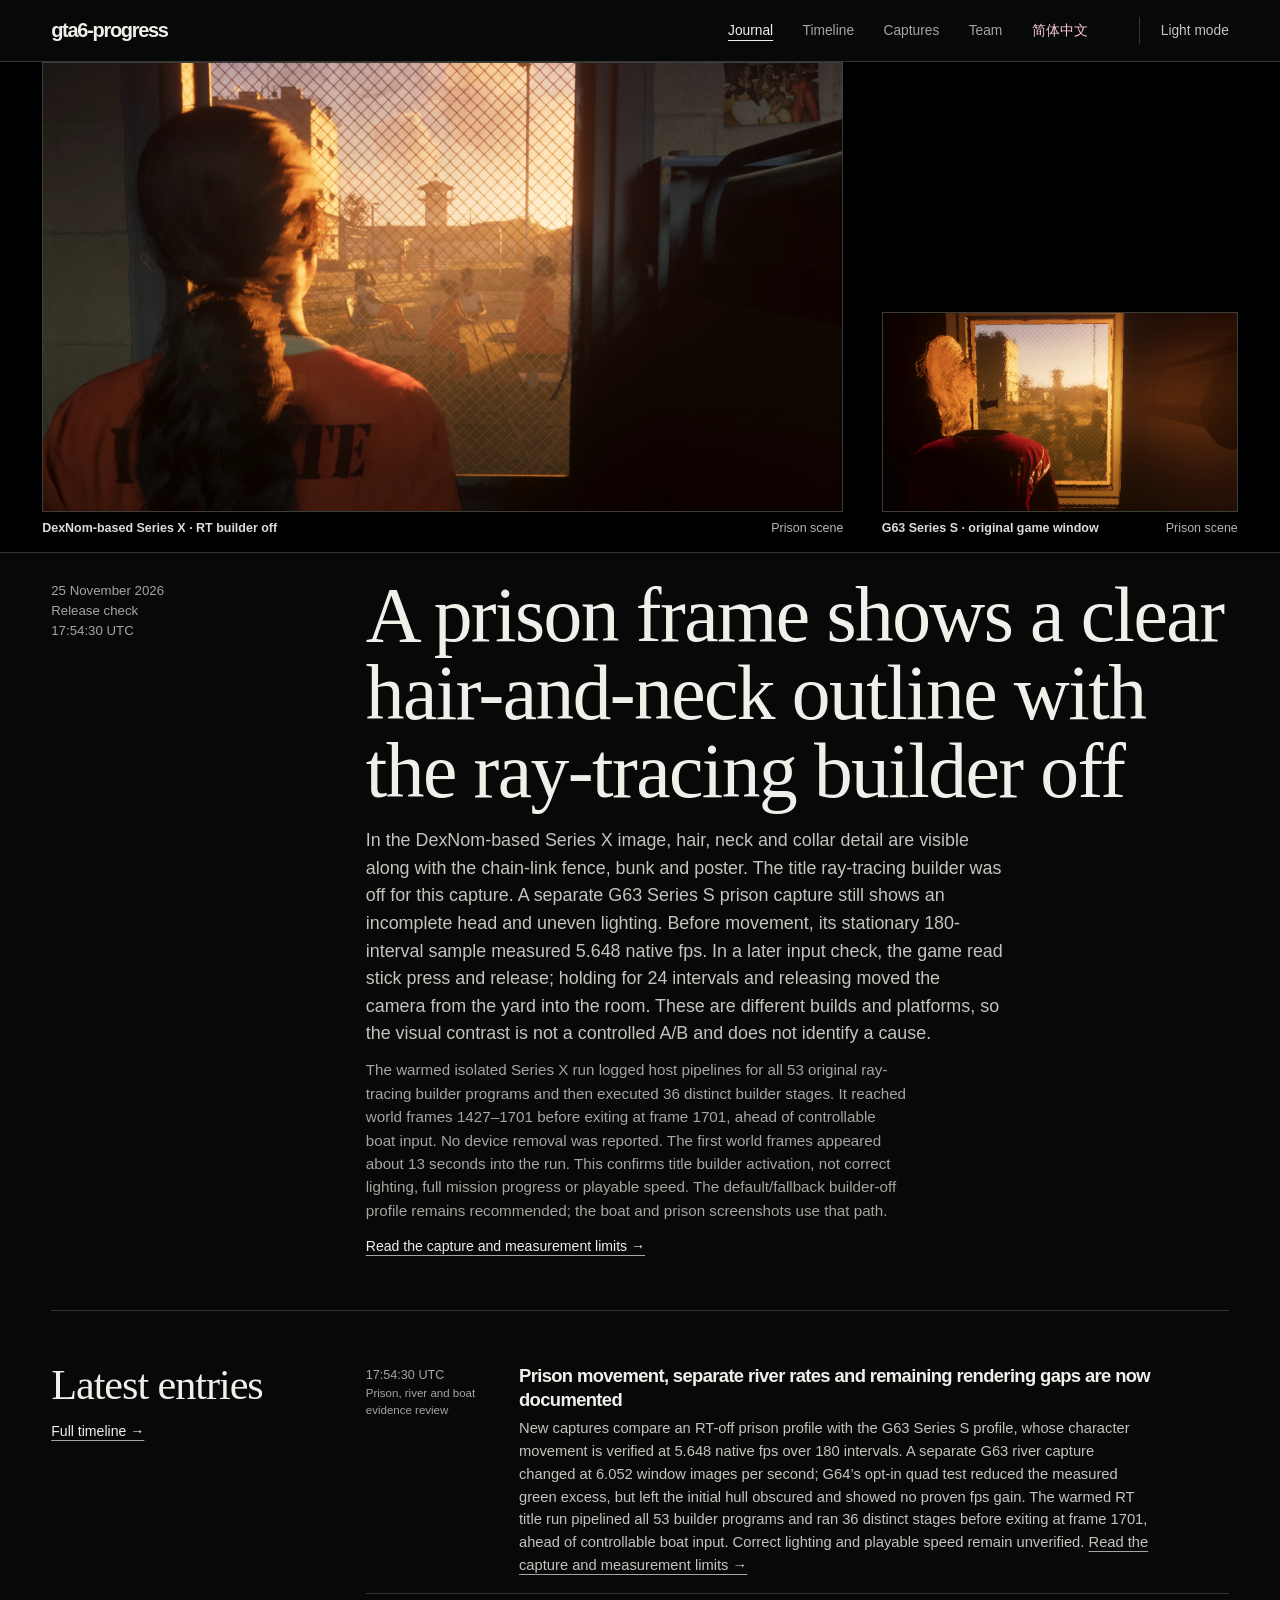
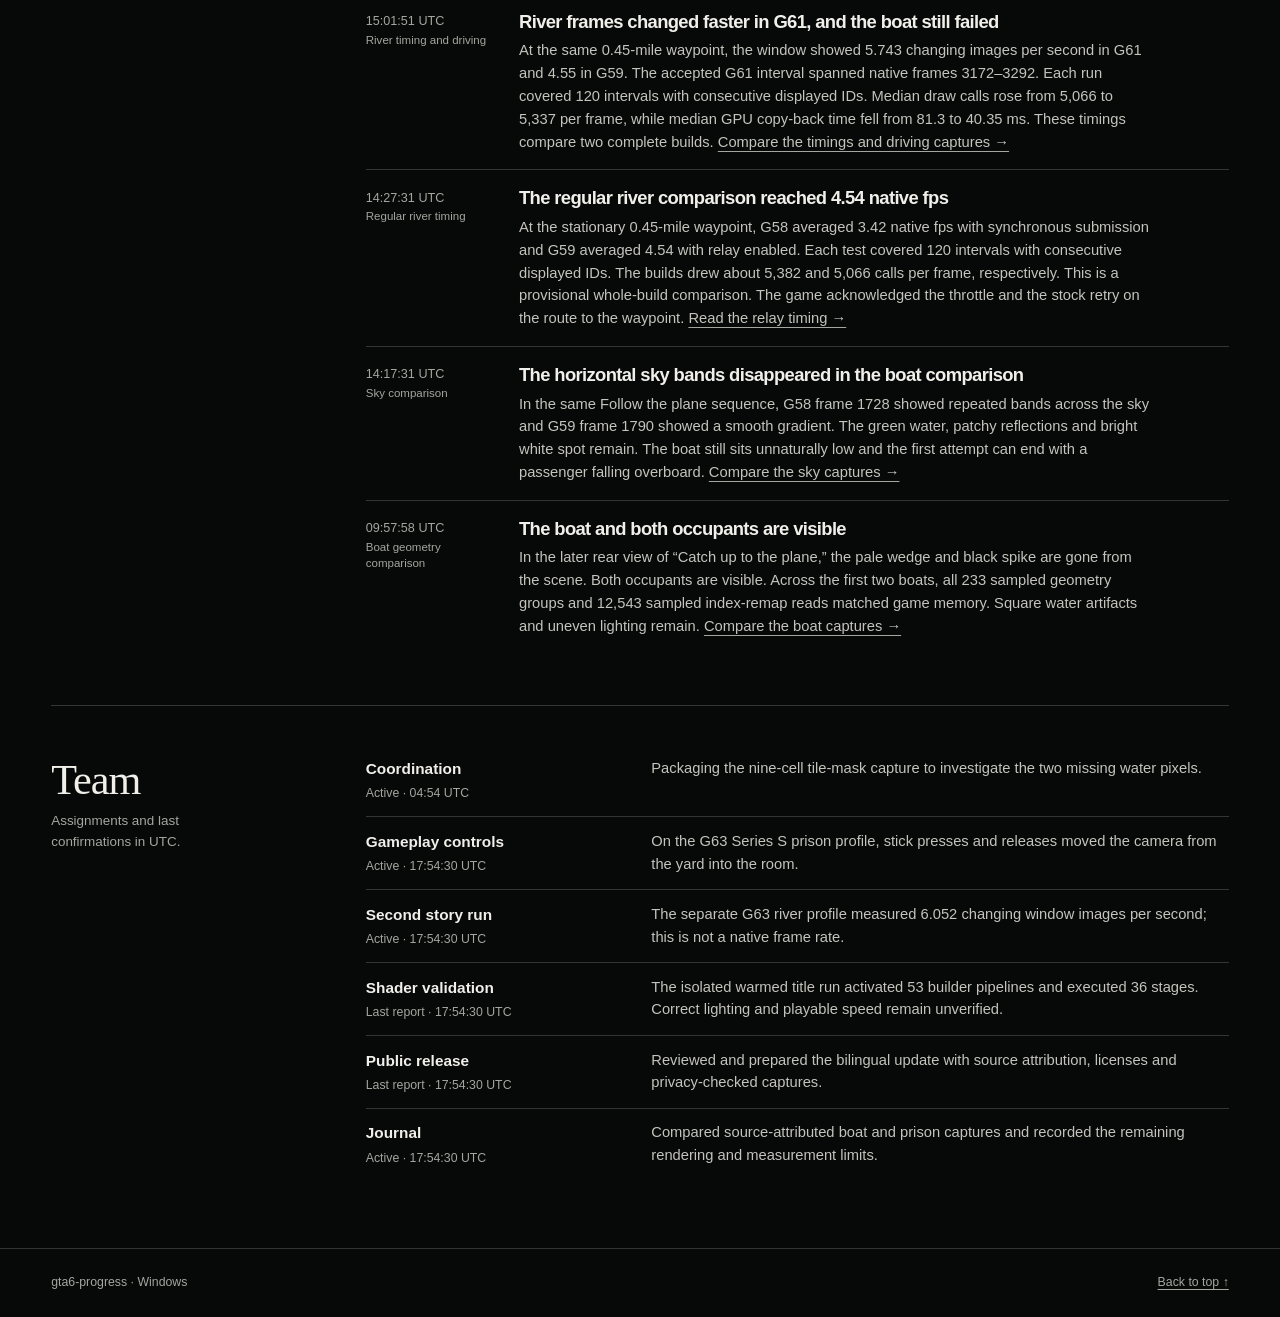
==== commit 93a74025: "记录监狱、河道与快艇渲染状态" ====
--- a/en/index.html
+++ b/en/index.html
@@ -1,19 +1,19 @@
 <!doctype html>
 <html lang="en"><head><meta charset="utf-8"><meta name="viewport" content="width=device-width,initial-scale=1"><meta name="color-scheme" content="light dark">
-<title>gta6-progress</title><meta name="description" content="Compare the boat geometry before and after, read the 6.745 fps river timing and follow the camp walk."><link rel="canonical" href="https://cuebert.github.io/gta6-progress/en/">
-<meta name="journal-updated" content="2026-11-25T15:06:58Z"><meta property="og:type" content="website"><meta property="og:site_name" content="gta6-progress"><meta property="og:title" content="gta6-progress"><meta property="og:description" content="Compare the boat geometry before and after, read the 6.745 fps river timing and follow the camp walk."><meta property="og:url" content="https://cuebert.github.io/gta6-progress/en/"><meta property="og:image" content="https://cuebert.github.io/gta6-progress/images/boat-geometry-after.webp"><meta property="og:image:alt" content="Both occupants are visible in the rear boat view. Dark blocks in the water and uneven lighting remain."><meta name="twitter:card" content="summary_large_image">
-<link rel="stylesheet" href="../journal.css?v=editions"><script src="../appearance.js?v=editions"></script><script type="application/ld+json">{"@context": "https://schema.org", "@type": "WebPage", "name": "gta6-progress", "url": "https://cuebert.github.io/gta6-progress/en/", "description": "Compare the boat geometry before and after, read the 6.745 fps river timing and follow the camp walk.", "dateModified": "2026-11-25T15:06:58Z", "image": {"@type": "ImageObject", "url": "https://cuebert.github.io/gta6-progress/images/boat-geometry-after.webp", "caption": "Both occupants are visible in the rear boat view. Dark blocks in the water and uneven lighting remain."}, "isPartOf": {"@type": "WebSite", "name": "gta6-progress", "url": "https://cuebert.github.io/gta6-progress/"}, "inLanguage": "en"}</script><link rel="alternate" hreflang="zh-Hans" href="https://cuebert.github.io/gta6-progress/"><link rel="alternate" hreflang="en" href="https://cuebert.github.io/gta6-progress/en/"><link rel="alternate" hreflang="x-default" href="https://cuebert.github.io/gta6-progress/"><meta property="og:locale" content="en_US"></head>
+<title>gta6-progress</title><meta name="description" content="Compare the RT-off prison captures, the separate native and window river rates, and the remaining boat rendering artifacts."><link rel="canonical" href="https://cuebert.github.io/gta6-progress/en/">
+<meta name="journal-updated" content="2026-11-25T17:54:30Z"><meta property="og:type" content="website"><meta property="og:site_name" content="gta6-progress"><meta property="og:title" content="gta6-progress"><meta property="og:description" content="Compare the RT-off prison captures, the separate native and window river rates, and the remaining boat rendering artifacts."><meta property="og:url" content="https://cuebert.github.io/gta6-progress/en/"><meta property="og:image" content="https://cuebert.github.io/gta6-progress/images/prison-seriesx-rt-off.webp"><meta property="og:image:alt" content="DexNom-based Series X prison view with hair, neck and collar detail; the title ray-tracing builder is off."><meta name="twitter:card" content="summary_large_image">
+<link rel="stylesheet" href="../journal.css?v=editions"><script src="../appearance.js?v=editions"></script><script type="application/ld+json">{"@context": "https://schema.org", "@type": "WebPage", "name": "gta6-progress", "url": "https://cuebert.github.io/gta6-progress/en/", "description": "Compare the RT-off prison captures, the separate native and window river rates, and the remaining boat rendering artifacts.", "dateModified": "2026-11-25T17:54:30Z", "image": {"@type": "ImageObject", "url": "https://cuebert.github.io/gta6-progress/images/prison-seriesx-rt-off.webp", "caption": "DexNom-based Series X prison view with hair, neck and collar detail; the title ray-tracing builder is off."}, "isPartOf": {"@type": "WebSite", "name": "gta6-progress", "url": "https://cuebert.github.io/gta6-progress/"}, "inLanguage": "en"}</script><link rel="alternate" hreflang="zh-Hans" href="https://cuebert.github.io/gta6-progress/"><link rel="alternate" hreflang="en" href="https://cuebert.github.io/gta6-progress/en/"><link rel="alternate" hreflang="x-default" href="https://cuebert.github.io/gta6-progress/"><meta property="og:locale" content="en_US"></head>
 <body><a class="skip" href="#content">Skip to content</a><header class="mast"><div class="shell"><a class="brand" href="index.html">gta6-progress</a><nav aria-label="Main"><a href="index.html" aria-current="page">Journal</a><a href="timeline.html">Timeline</a><a href="evidence.html">Captures</a><a href="index.html#team">Team</a><a href="../index.html" hreflang="zh-Hans" lang="zh-Hans" class="edition">简体中文</a></nav><button id="theme" type="button" aria-label="Change color theme" hidden>Theme</button></div></header>
 <main id="content" class="shell">
 <article class="feature" aria-labelledby="feature-title">
 <div class="spread" id="captures">
-<figure class="print print-1"><a href="../images/boat-geometry-before.webp" aria-label="Open full Before image"><img src="../images/boat-geometry-before.webp" width="800" height="450" alt="A pale wedge and a black spike obscure the boat and river during “Catch up to the plane.”" fetchpriority="high"></a><figcaption><b>Before</b><span>Catch up to the plane</span></figcaption></figure>
-<figure class="print print-2"><a href="../images/boat-geometry-after.webp" aria-label="Open full After image"><img src="../images/boat-geometry-after.webp" width="800" height="450" alt="Both occupants are visible in the rear boat view. Dark blocks in the water and uneven lighting remain." fetchpriority="high"></a><figcaption><b>After</b><span>Catch up to the plane</span></figcaption></figure>
+<figure class="print print-1"><a href="../images/prison-seriesx-rt-off.webp" aria-label="Open full DexNom-based Series X · RT builder off image"><img src="../images/prison-seriesx-rt-off.webp" width="1920" height="1080" alt="DexNom-based Series X prison view. Hair, neck and collar are visible, with chain-link fence, bunk and poster. The title ray-tracing builder is off." loading="lazy"></a><figcaption><b>DexNom-based Series X · RT builder off</b><span>Prison scene</span></figcaption></figure>
+<figure class="print print-2"><a href="../images/prison-g63-series-s.webp" aria-label="Open full G63 Series S · original game window image"><img src="../images/prison-g63-series-s.webp" width="1920" height="1080" alt="G63 Series S prison game-window capture with an incomplete head and uneven lighting." loading="lazy"></a><figcaption><b>G63 Series S · original game window</b><span>Prison scene</span></figcaption></figure>
 </div>
-<div class="feature-copy"><div class="imprint"><time datetime="2026-11-25T09:57:58Z">25 November 2026</time><span>Checked 09:57 UTC</span></div>
-<div class="story"><h1 id="feature-title">The boat and both occupants are visible</h1><p>The pale wedge and black spike are gone from the later rear view of the boat. Square water artifacts and uneven lighting are still visible.</p>
-<p class="follow">A separate regular build displayed 6.745 fps at the river waypoint over 120 consecutive frame intervals. It reached the camp after the game’s checkpoint skips, where normal controls handled a walk, a turn and a second walk.</p>
-<a class="text-link" href="evidence.html#boat-geometry">Compare the boat captures →</a></div></div>
+<div class="feature-copy"><div class="imprint"><time datetime="2026-11-25T17:54:30Z">25 November 2026</time><span>Release check <time datetime="2026-11-25T17:54:30Z">17:54:30 UTC</time></span></div>
+<div class="story"><h1 id="feature-title">A prison frame shows a clear hair-and-neck outline with the ray-tracing builder off</h1><p>In the DexNom-based Series X image, hair, neck and collar detail are visible along with the chain-link fence, bunk and poster. The title ray-tracing builder was off for this capture. A separate G63 Series S prison capture still shows an incomplete head and uneven lighting. Before movement, its stationary 180-interval sample measured 5.648 native fps. In a later input check, the game read stick press and release; holding for 24 intervals and releasing moved the camera from the yard into the room. These are different builds and platforms, so the visual contrast is not a controlled A/B and does not identify a cause.</p>
+<p class="follow">The warmed isolated Series X run logged host pipelines for all 53 original ray-tracing builder programs and then executed 36 distinct builder stages. It reached world frames 1427–1701 before exiting at frame 1701, ahead of controllable boat input. No device removal was reported. The first world frames appeared about 13 seconds into the run. This confirms title builder activation, not correct lighting, full mission progress or playable speed. The default/fallback builder-off profile remains recommended; the boat and prison screenshots use that path.</p>
+<a class="text-link" href="evidence.html#g65-prison">Read the capture and measurement limits →</a></div></div>
 </article>
-<section class="book-section" id="latest"><div class="side-title"><h2>Latest entries</h2><a href="timeline.html">Full timeline →</a></div><div class="entries"><article class="entry" id="event-25-150151" data-record="25-150151"><a class="entry-time" href="#event-25-150151"><time datetime="2026-11-25T15:01:51Z">15:01:51 UTC</time><small>River timing and driving</small></a><div><h3>River frames changed faster in G61, and the boat still failed</h3><p>At the same 0.45-mile waypoint, the window showed 5.743 changing images per second in G61 and 4.55 in G59. The accepted G61 interval spanned native frames 3172–3292. Each run covered 120 intervals with consecutive displayed IDs. Median draw calls rose from 5,066 to 5,337 per frame, while median GPU copy-back time fell from 81.3 to 40.35 ms. These timings compare two complete builds. <a href="evidence.html#g61-river-driving">Compare the timings and driving captures →</a></p></div></article><article class="entry" id="event-25-142731" data-record="25-142731"><a class="entry-time" href="#event-25-142731"><time datetime="2026-11-25T14:27:31Z">14:27:31 UTC</time><small>Regular river timing</small></a><div><h3>The regular river comparison reached 4.54 native fps</h3><p>At the stationary 0.45-mile waypoint, G58 averaged 3.42 native fps with synchronous submission and G59 averaged 4.54 with relay enabled. Each test covered 120 intervals with consecutive displayed IDs. The builds drew about 5,382 and 5,066 calls per frame, respectively. This is a provisional whole-build comparison. The game acknowledged the throttle and the stock retry on the route to the waypoint. <a href="evidence.html#g59-river-relay">Read the relay timing →</a></p></div></article><article class="entry" id="event-25-141731" data-record="25-141731"><a class="entry-time" href="#event-25-141731"><time datetime="2026-11-25T14:17:31Z">14:17:31 UTC</time><small>Sky comparison</small></a><div><h3>The horizontal sky bands disappeared in the boat comparison</h3><p>In the same Follow the plane sequence, G58 frame 1728 showed repeated bands across the sky and G59 frame 1790 showed a smooth gradient. The green water, patchy reflections and bright white spot remain. The boat still sits unnaturally low and the first attempt can end with a passenger falling overboard. <a href="evidence.html#g59-sky">Compare the sky captures →</a></p></div></article><article class="entry" id="event-25-095758" data-record="25-095758"><a class="entry-time" href="#event-25-095758"><time datetime="2026-11-25T09:57:58Z">09:57:58 UTC</time><small>Boat geometry comparison</small></a><div><h3>The boat and both occupants are visible</h3><p>In the later rear view of “Catch up to the plane,” the pale wedge and black spike are gone from the scene. Both occupants are visible. Across the first two boats, all 233 sampled geometry groups and 12,543 sampled index-remap reads matched game memory. Square water artifacts and uneven lighting remain. <a href="evidence.html#boat-geometry">Compare the boat captures →</a></p></div></article><article class="entry" id="event-25-095032" data-record="25-095032"><a class="entry-time" href="#event-25-095032"><time datetime="2026-11-25T09:50:32Z">09:50:32 UTC</time><small>Regular build</small></a><div><h3>The regular build displayed 6.745 fps at the river waypoint</h3><p>At the river waypoint, the regular build displayed 6.745 fps over 120 consecutive frame intervals. Earlier comparable runs measured 5.29–5.38 fps. The game later reached the camp after its own checkpoint skips. A short walk, a camera turn and a second walk responded to the normal controls. <a href="evidence.html#regular-river">Read the timing and camp report →</a></p></div></article></div></section>
-<section class="book-section" id="team"><div class="side-title"><h2>Team</h2><p>Assignments and last confirmations in UTC.</p></div><ul class="crew"><li><div class="role"><b>Coordination</b><span>Active · <time datetime="2026-11-25T04:54:00Z">04:54 UTC</time></span></div><p>Packaging the nine-cell tile-mask capture to investigate the two missing water pixels.</p></li><li><div class="role"><b>Gameplay controls</b><span>Active · <time datetime="2026-11-25T09:50:32Z">09:50:32 UTC</time></span></div><p>Verified a walk, camera turn and second walk at the camp after the game’s checkpoint skips.</p></li><li><div class="role"><b>Second story run</b><span>Active · <time datetime="2026-11-25T09:35:12Z">09:35:12 UTC</time></span></div><p>Measured 6.745 displayed fps over 120 consecutive frame intervals at the river waypoint.</p></li><li><div class="role"><b>Shader validation</b><span>Last report · <time datetime="2026-11-25T04:53:00Z">04:53 UTC</time></span></div><p>Validated the opaque-tile and transparency prefilters on the driver. Checking which original programs can run in the title.</p></li><li><div class="role"><b>Public release</b><span>Last report · <time datetime="2026-11-25T04:53:00Z">04:53 UTC</time></span></div><p>PortWatch issue 69 remains open with zero comments and no confirmed rank.</p></li><li><div class="role"><b>Journal</b><span>Active · <time datetime="2026-11-25T09:57:58Z">09:57:58 UTC</time></span></div><p>Checked the two game captures against the same boat objective and recorded the remaining water and lighting errors.</p></li></ul></section></main><footer><div class="shell"><p>gta6-progress · Windows</p><a href="#content">Back to top ↑</a></div></footer></body></html>+<section class="book-section" id="latest"><div class="side-title"><h2>Latest entries</h2><a href="timeline.html">Full timeline →</a></div><div class="entries"><article class="entry" id="event-25-175430" data-record="25-175430"><a class="entry-time" href="#event-25-175430"><time datetime="2026-11-25T17:54:30Z">17:54:30 UTC</time><small>Prison, river and boat evidence review</small></a><div><h3>Prison movement, separate river rates and remaining rendering gaps are now documented</h3><p>New captures compare an RT-off prison profile with the G63 Series S profile, whose character movement is verified at 5.648 native fps over 180 intervals. A separate G63 river capture changed at 6.052 window images per second; G64’s opt-in quad test reduced the measured green excess, but left the initial hull obscured and showed no proven fps gain. The warmed RT title run pipelined all 53 builder programs and ran 36 distinct stages before exiting at frame 1701, ahead of controllable boat input. Correct lighting and playable speed remain unverified. <a href="evidence.html#g65-prison">Read the capture and measurement limits →</a></p></div></article><article class="entry" id="event-25-150151" data-record="25-150151"><a class="entry-time" href="#event-25-150151"><time datetime="2026-11-25T15:01:51Z">15:01:51 UTC</time><small>River timing and driving</small></a><div><h3>River frames changed faster in G61, and the boat still failed</h3><p>At the same 0.45-mile waypoint, the window showed 5.743 changing images per second in G61 and 4.55 in G59. The accepted G61 interval spanned native frames 3172–3292. Each run covered 120 intervals with consecutive displayed IDs. Median draw calls rose from 5,066 to 5,337 per frame, while median GPU copy-back time fell from 81.3 to 40.35 ms. These timings compare two complete builds. <a href="evidence.html#g61-river-driving">Compare the timings and driving captures →</a></p></div></article><article class="entry" id="event-25-142731" data-record="25-142731"><a class="entry-time" href="#event-25-142731"><time datetime="2026-11-25T14:27:31Z">14:27:31 UTC</time><small>Regular river timing</small></a><div><h3>The regular river comparison reached 4.54 native fps</h3><p>At the stationary 0.45-mile waypoint, G58 averaged 3.42 native fps with synchronous submission and G59 averaged 4.54 with relay enabled. Each test covered 120 intervals with consecutive displayed IDs. The builds drew about 5,382 and 5,066 calls per frame, respectively. This is a provisional whole-build comparison. The game acknowledged the throttle and the stock retry on the route to the waypoint. <a href="evidence.html#g59-river-relay">Read the relay timing →</a></p></div></article><article class="entry" id="event-25-141731" data-record="25-141731"><a class="entry-time" href="#event-25-141731"><time datetime="2026-11-25T14:17:31Z">14:17:31 UTC</time><small>Sky comparison</small></a><div><h3>The horizontal sky bands disappeared in the boat comparison</h3><p>In the same Follow the plane sequence, G58 frame 1728 showed repeated bands across the sky and G59 frame 1790 showed a smooth gradient. The green water, patchy reflections and bright white spot remain. The boat still sits unnaturally low and the first attempt can end with a passenger falling overboard. <a href="evidence.html#g59-sky">Compare the sky captures →</a></p></div></article><article class="entry" id="event-25-095758" data-record="25-095758"><a class="entry-time" href="#event-25-095758"><time datetime="2026-11-25T09:57:58Z">09:57:58 UTC</time><small>Boat geometry comparison</small></a><div><h3>The boat and both occupants are visible</h3><p>In the later rear view of “Catch up to the plane,” the pale wedge and black spike are gone from the scene. Both occupants are visible. Across the first two boats, all 233 sampled geometry groups and 12,543 sampled index-remap reads matched game memory. Square water artifacts and uneven lighting remain. <a href="evidence.html#boat-geometry">Compare the boat captures →</a></p></div></article></div></section>
+<section class="book-section" id="team"><div class="side-title"><h2>Team</h2><p>Assignments and last confirmations in UTC.</p></div><ul class="crew"><li><div class="role"><b>Coordination</b><span>Active · <time datetime="2026-11-25T04:54:00Z">04:54 UTC</time></span></div><p>Packaging the nine-cell tile-mask capture to investigate the two missing water pixels.</p></li><li><div class="role"><b>Gameplay controls</b><span>Active · <time datetime="2026-11-25T17:54:30Z">17:54:30 UTC</time></span></div><p>On the G63 Series S prison profile, stick presses and releases moved the camera from the yard into the room.</p></li><li><div class="role"><b>Second story run</b><span>Active · <time datetime="2026-11-25T17:54:30Z">17:54:30 UTC</time></span></div><p>The separate G63 river profile measured 6.052 changing window images per second; this is not a native frame rate.</p></li><li><div class="role"><b>Shader validation</b><span>Last report · <time datetime="2026-11-25T17:54:30Z">17:54:30 UTC</time></span></div><p>The isolated warmed title run activated 53 builder pipelines and executed 36 stages. Correct lighting and playable speed remain unverified.</p></li><li><div class="role"><b>Public release</b><span>Last report · <time datetime="2026-11-25T17:54:30Z">17:54:30 UTC</time></span></div><p>Reviewed and prepared the bilingual update with source attribution, licenses and privacy-checked captures.</p></li><li><div class="role"><b>Journal</b><span>Active · <time datetime="2026-11-25T17:54:30Z">17:54:30 UTC</time></span></div><p>Compared source-attributed boat and prison captures and recorded the remaining rendering and measurement limits.</p></li></ul></section></main><footer><div class="shell"><p>gta6-progress · Windows</p><a href="#content">Back to top ↑</a></div></footer></body></html>
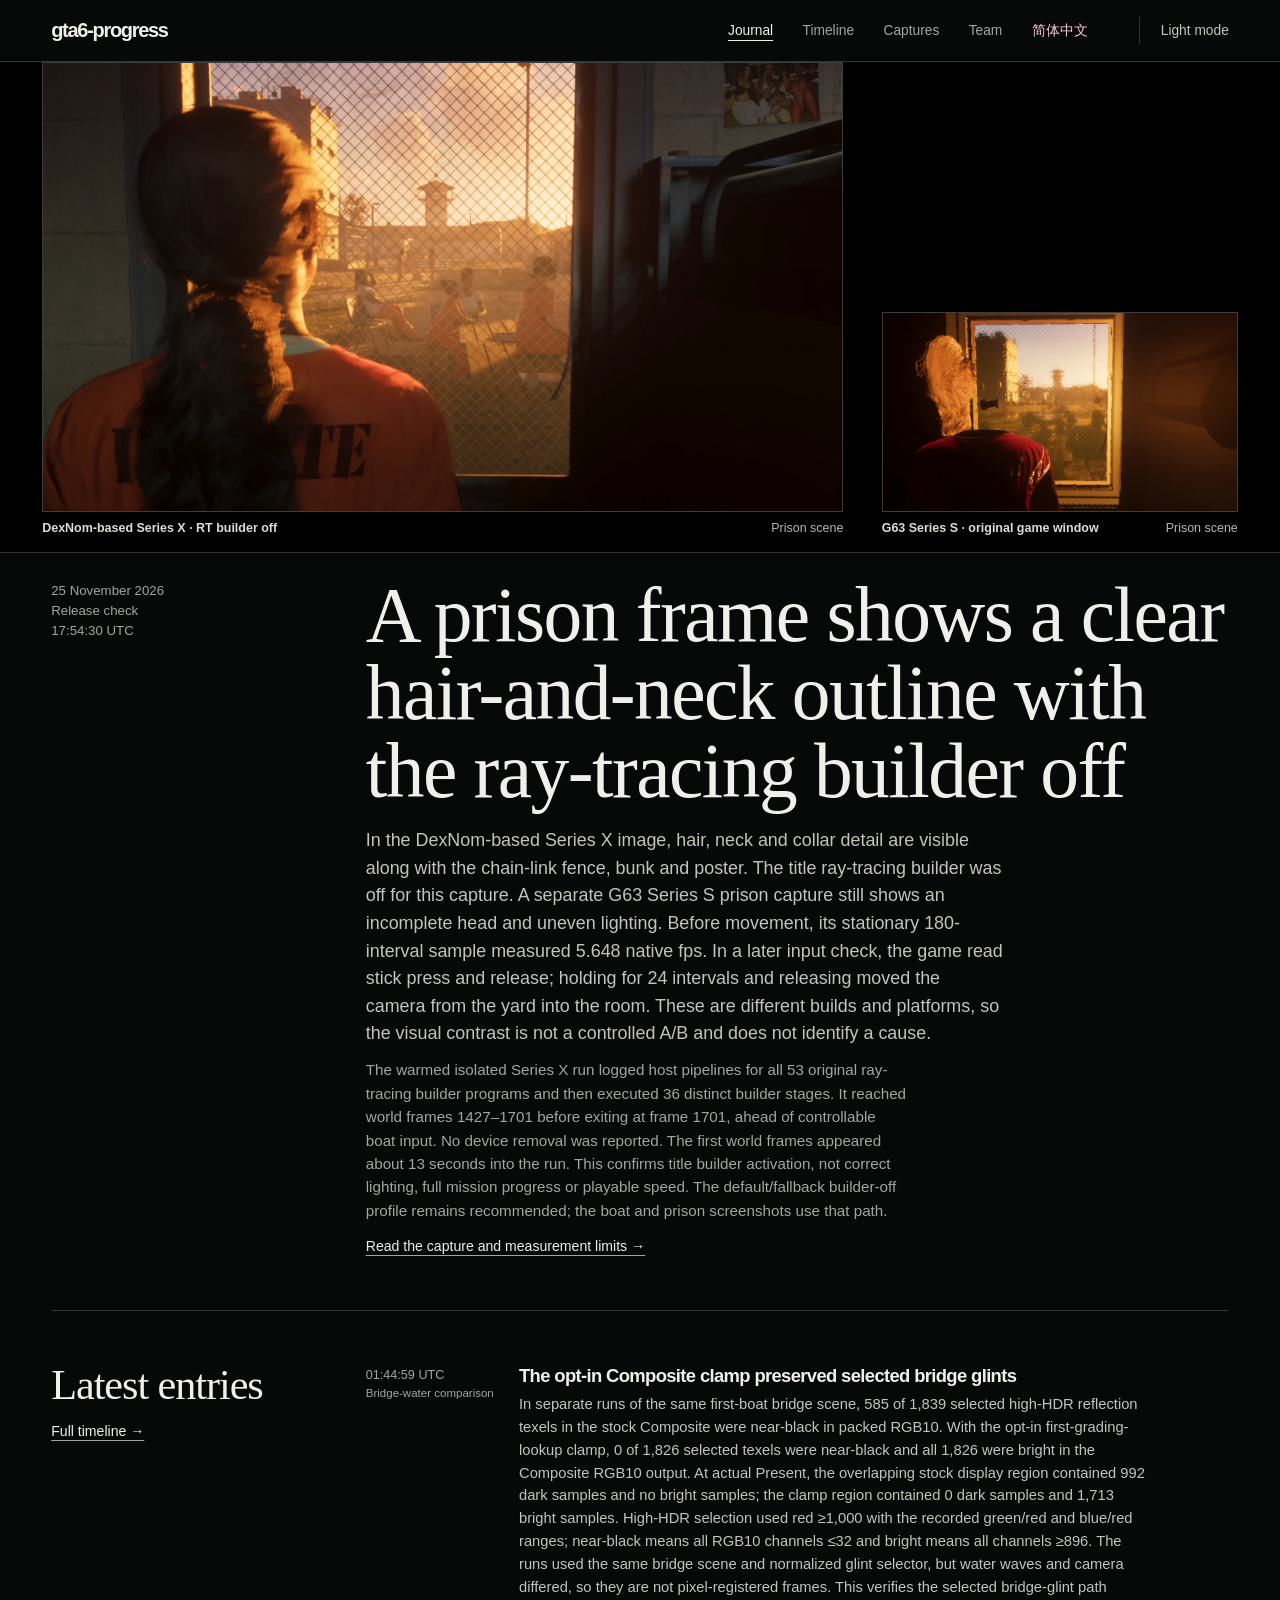
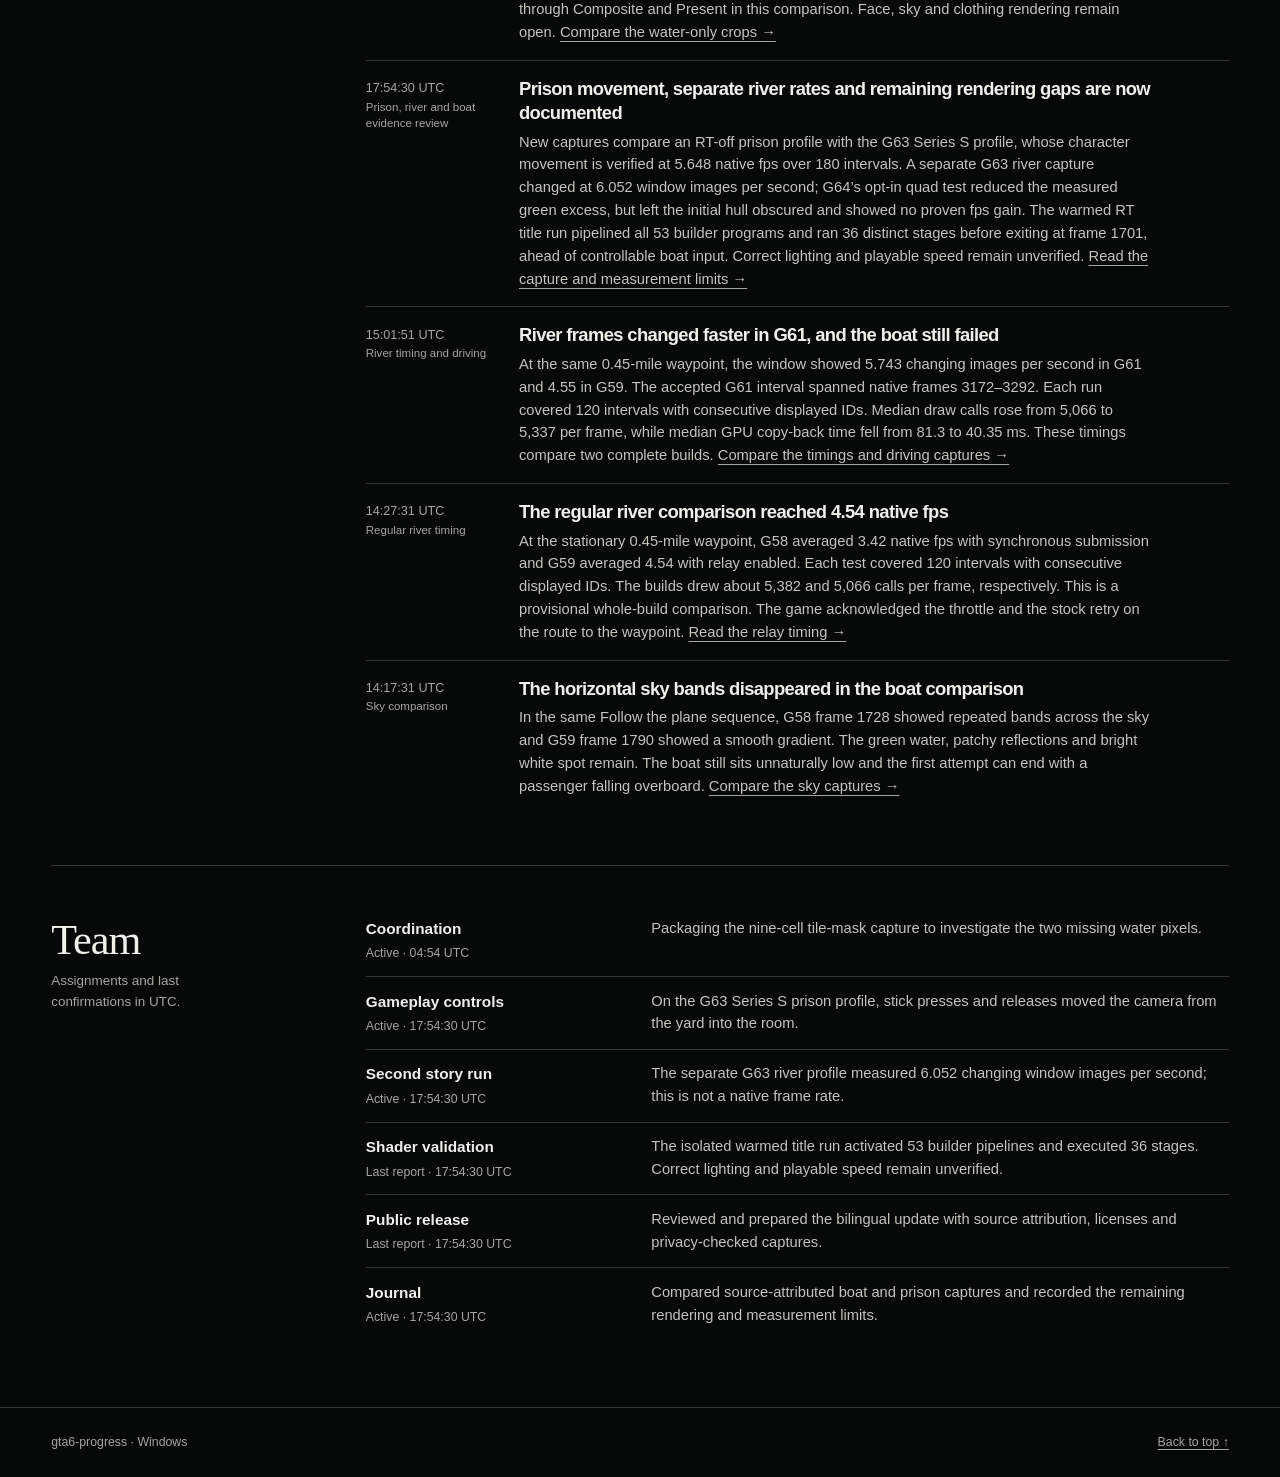
==== commit 980d4e27: "Publish bridge reflection comparison" ====
--- a/en/index.html
+++ b/en/index.html
@@ -1,8 +1,8 @@
 <!doctype html>
 <html lang="en"><head><meta charset="utf-8"><meta name="viewport" content="width=device-width,initial-scale=1"><meta name="color-scheme" content="light dark">
 <title>gta6-progress</title><meta name="description" content="Compare the RT-off prison captures, the separate native and window river rates, and the remaining boat rendering artifacts."><link rel="canonical" href="https://cuebert.github.io/gta6-progress/en/">
-<meta name="journal-updated" content="2026-11-25T17:54:30Z"><meta property="og:type" content="website"><meta property="og:site_name" content="gta6-progress"><meta property="og:title" content="gta6-progress"><meta property="og:description" content="Compare the RT-off prison captures, the separate native and window river rates, and the remaining boat rendering artifacts."><meta property="og:url" content="https://cuebert.github.io/gta6-progress/en/"><meta property="og:image" content="https://cuebert.github.io/gta6-progress/images/prison-seriesx-rt-off.webp"><meta property="og:image:alt" content="DexNom-based Series X prison view with hair, neck and collar detail; the title ray-tracing builder is off."><meta name="twitter:card" content="summary_large_image">
-<link rel="stylesheet" href="../journal.css?v=editions"><script src="../appearance.js?v=editions"></script><script type="application/ld+json">{"@context": "https://schema.org", "@type": "WebPage", "name": "gta6-progress", "url": "https://cuebert.github.io/gta6-progress/en/", "description": "Compare the RT-off prison captures, the separate native and window river rates, and the remaining boat rendering artifacts.", "dateModified": "2026-11-25T17:54:30Z", "image": {"@type": "ImageObject", "url": "https://cuebert.github.io/gta6-progress/images/prison-seriesx-rt-off.webp", "caption": "DexNom-based Series X prison view with hair, neck and collar detail; the title ray-tracing builder is off."}, "isPartOf": {"@type": "WebSite", "name": "gta6-progress", "url": "https://cuebert.github.io/gta6-progress/"}, "inLanguage": "en"}</script><link rel="alternate" hreflang="zh-Hans" href="https://cuebert.github.io/gta6-progress/"><link rel="alternate" hreflang="en" href="https://cuebert.github.io/gta6-progress/en/"><link rel="alternate" hreflang="x-default" href="https://cuebert.github.io/gta6-progress/"><meta property="og:locale" content="en_US"></head>
+<meta name="journal-updated" content="2026-11-26T01:56:36Z"><meta property="og:type" content="website"><meta property="og:site_name" content="gta6-progress"><meta property="og:title" content="gta6-progress"><meta property="og:description" content="Compare the RT-off prison captures, the separate native and window river rates, and the remaining boat rendering artifacts."><meta property="og:url" content="https://cuebert.github.io/gta6-progress/en/"><meta property="og:image" content="https://cuebert.github.io/gta6-progress/images/prison-seriesx-rt-off.webp"><meta property="og:image:alt" content="DexNom-based Series X prison view with hair, neck and collar detail; the title ray-tracing builder is off."><meta name="twitter:card" content="summary_large_image">
+<link rel="stylesheet" href="../journal.css?v=editions"><script src="../appearance.js?v=editions"></script><script type="application/ld+json">{"@context": "https://schema.org", "@type": "WebPage", "name": "gta6-progress", "url": "https://cuebert.github.io/gta6-progress/en/", "description": "Compare the RT-off prison captures, the separate native and window river rates, and the remaining boat rendering artifacts.", "dateModified": "2026-11-26T01:56:36Z", "image": {"@type": "ImageObject", "url": "https://cuebert.github.io/gta6-progress/images/prison-seriesx-rt-off.webp", "caption": "DexNom-based Series X prison view with hair, neck and collar detail; the title ray-tracing builder is off."}, "isPartOf": {"@type": "WebSite", "name": "gta6-progress", "url": "https://cuebert.github.io/gta6-progress/"}, "inLanguage": "en"}</script><link rel="alternate" hreflang="zh-Hans" href="https://cuebert.github.io/gta6-progress/"><link rel="alternate" hreflang="en" href="https://cuebert.github.io/gta6-progress/en/"><link rel="alternate" hreflang="x-default" href="https://cuebert.github.io/gta6-progress/"><meta property="og:locale" content="en_US"></head>
 <body><a class="skip" href="#content">Skip to content</a><header class="mast"><div class="shell"><a class="brand" href="index.html">gta6-progress</a><nav aria-label="Main"><a href="index.html" aria-current="page">Journal</a><a href="timeline.html">Timeline</a><a href="evidence.html">Captures</a><a href="index.html#team">Team</a><a href="../index.html" hreflang="zh-Hans" lang="zh-Hans" class="edition">简体中文</a></nav><button id="theme" type="button" aria-label="Change color theme" hidden>Theme</button></div></header>
 <main id="content" class="shell">
 <article class="feature" aria-labelledby="feature-title">
@@ -15,5 +15,5 @@
 <p class="follow">The warmed isolated Series X run logged host pipelines for all 53 original ray-tracing builder programs and then executed 36 distinct builder stages. It reached world frames 1427–1701 before exiting at frame 1701, ahead of controllable boat input. No device removal was reported. The first world frames appeared about 13 seconds into the run. This confirms title builder activation, not correct lighting, full mission progress or playable speed. The default/fallback builder-off profile remains recommended; the boat and prison screenshots use that path.</p>
 <a class="text-link" href="evidence.html#g65-prison">Read the capture and measurement limits →</a></div></div>
 </article>
-<section class="book-section" id="latest"><div class="side-title"><h2>Latest entries</h2><a href="timeline.html">Full timeline →</a></div><div class="entries"><article class="entry" id="event-25-175430" data-record="25-175430"><a class="entry-time" href="#event-25-175430"><time datetime="2026-11-25T17:54:30Z">17:54:30 UTC</time><small>Prison, river and boat evidence review</small></a><div><h3>Prison movement, separate river rates and remaining rendering gaps are now documented</h3><p>New captures compare an RT-off prison profile with the G63 Series S profile, whose character movement is verified at 5.648 native fps over 180 intervals. A separate G63 river capture changed at 6.052 window images per second; G64’s opt-in quad test reduced the measured green excess, but left the initial hull obscured and showed no proven fps gain. The warmed RT title run pipelined all 53 builder programs and ran 36 distinct stages before exiting at frame 1701, ahead of controllable boat input. Correct lighting and playable speed remain unverified. <a href="evidence.html#g65-prison">Read the capture and measurement limits →</a></p></div></article><article class="entry" id="event-25-150151" data-record="25-150151"><a class="entry-time" href="#event-25-150151"><time datetime="2026-11-25T15:01:51Z">15:01:51 UTC</time><small>River timing and driving</small></a><div><h3>River frames changed faster in G61, and the boat still failed</h3><p>At the same 0.45-mile waypoint, the window showed 5.743 changing images per second in G61 and 4.55 in G59. The accepted G61 interval spanned native frames 3172–3292. Each run covered 120 intervals with consecutive displayed IDs. Median draw calls rose from 5,066 to 5,337 per frame, while median GPU copy-back time fell from 81.3 to 40.35 ms. These timings compare two complete builds. <a href="evidence.html#g61-river-driving">Compare the timings and driving captures →</a></p></div></article><article class="entry" id="event-25-142731" data-record="25-142731"><a class="entry-time" href="#event-25-142731"><time datetime="2026-11-25T14:27:31Z">14:27:31 UTC</time><small>Regular river timing</small></a><div><h3>The regular river comparison reached 4.54 native fps</h3><p>At the stationary 0.45-mile waypoint, G58 averaged 3.42 native fps with synchronous submission and G59 averaged 4.54 with relay enabled. Each test covered 120 intervals with consecutive displayed IDs. The builds drew about 5,382 and 5,066 calls per frame, respectively. This is a provisional whole-build comparison. The game acknowledged the throttle and the stock retry on the route to the waypoint. <a href="evidence.html#g59-river-relay">Read the relay timing →</a></p></div></article><article class="entry" id="event-25-141731" data-record="25-141731"><a class="entry-time" href="#event-25-141731"><time datetime="2026-11-25T14:17:31Z">14:17:31 UTC</time><small>Sky comparison</small></a><div><h3>The horizontal sky bands disappeared in the boat comparison</h3><p>In the same Follow the plane sequence, G58 frame 1728 showed repeated bands across the sky and G59 frame 1790 showed a smooth gradient. The green water, patchy reflections and bright white spot remain. The boat still sits unnaturally low and the first attempt can end with a passenger falling overboard. <a href="evidence.html#g59-sky">Compare the sky captures →</a></p></div></article><article class="entry" id="event-25-095758" data-record="25-095758"><a class="entry-time" href="#event-25-095758"><time datetime="2026-11-25T09:57:58Z">09:57:58 UTC</time><small>Boat geometry comparison</small></a><div><h3>The boat and both occupants are visible</h3><p>In the later rear view of “Catch up to the plane,” the pale wedge and black spike are gone from the scene. Both occupants are visible. Across the first two boats, all 233 sampled geometry groups and 12,543 sampled index-remap reads matched game memory. Square water artifacts and uneven lighting remain. <a href="evidence.html#boat-geometry">Compare the boat captures →</a></p></div></article></div></section>
+<section class="book-section" id="latest"><div class="side-title"><h2>Latest entries</h2><a href="timeline.html">Full timeline →</a></div><div class="entries"><article class="entry" id="event-26-014459" data-record="26-014459"><a class="entry-time" href="#event-26-014459"><time datetime="2026-11-26T01:44:59Z">01:44:59 UTC</time><small>Bridge-water comparison</small></a><div><h3>The opt-in Composite clamp preserved selected bridge glints</h3><p>In separate runs of the same first-boat bridge scene, 585 of 1,839 selected high-HDR reflection texels in the stock Composite were near-black in packed RGB10. With the opt-in first-grading-lookup clamp, 0 of 1,826 selected texels were near-black and all 1,826 were bright in the Composite RGB10 output. At actual Present, the overlapping stock display region contained 992 dark samples and no bright samples; the clamp region contained 0 dark samples and 1,713 bright samples. High-HDR selection used red ≥1,000 with the recorded green/red and blue/red ranges; near-black means all RGB10 channels ≤32 and bright means all channels ≥896. The runs used the same bridge scene and normalized glint selector, but water waves and camera differed, so they are not pixel-registered frames. This verifies the selected bridge-glint path through Composite and Present in this comparison. Face, sky and clothing rendering remain open. <a href="evidence.html#bridge-reflections">Compare the water-only crops →</a></p></div></article><article class="entry" id="event-25-175430" data-record="25-175430"><a class="entry-time" href="#event-25-175430"><time datetime="2026-11-25T17:54:30Z">17:54:30 UTC</time><small>Prison, river and boat evidence review</small></a><div><h3>Prison movement, separate river rates and remaining rendering gaps are now documented</h3><p>New captures compare an RT-off prison profile with the G63 Series S profile, whose character movement is verified at 5.648 native fps over 180 intervals. A separate G63 river capture changed at 6.052 window images per second; G64’s opt-in quad test reduced the measured green excess, but left the initial hull obscured and showed no proven fps gain. The warmed RT title run pipelined all 53 builder programs and ran 36 distinct stages before exiting at frame 1701, ahead of controllable boat input. Correct lighting and playable speed remain unverified. <a href="evidence.html#g65-prison">Read the capture and measurement limits →</a></p></div></article><article class="entry" id="event-25-150151" data-record="25-150151"><a class="entry-time" href="#event-25-150151"><time datetime="2026-11-25T15:01:51Z">15:01:51 UTC</time><small>River timing and driving</small></a><div><h3>River frames changed faster in G61, and the boat still failed</h3><p>At the same 0.45-mile waypoint, the window showed 5.743 changing images per second in G61 and 4.55 in G59. The accepted G61 interval spanned native frames 3172–3292. Each run covered 120 intervals with consecutive displayed IDs. Median draw calls rose from 5,066 to 5,337 per frame, while median GPU copy-back time fell from 81.3 to 40.35 ms. These timings compare two complete builds. <a href="evidence.html#g61-river-driving">Compare the timings and driving captures →</a></p></div></article><article class="entry" id="event-25-142731" data-record="25-142731"><a class="entry-time" href="#event-25-142731"><time datetime="2026-11-25T14:27:31Z">14:27:31 UTC</time><small>Regular river timing</small></a><div><h3>The regular river comparison reached 4.54 native fps</h3><p>At the stationary 0.45-mile waypoint, G58 averaged 3.42 native fps with synchronous submission and G59 averaged 4.54 with relay enabled. Each test covered 120 intervals with consecutive displayed IDs. The builds drew about 5,382 and 5,066 calls per frame, respectively. This is a provisional whole-build comparison. The game acknowledged the throttle and the stock retry on the route to the waypoint. <a href="evidence.html#g59-river-relay">Read the relay timing →</a></p></div></article><article class="entry" id="event-25-141731" data-record="25-141731"><a class="entry-time" href="#event-25-141731"><time datetime="2026-11-25T14:17:31Z">14:17:31 UTC</time><small>Sky comparison</small></a><div><h3>The horizontal sky bands disappeared in the boat comparison</h3><p>In the same Follow the plane sequence, G58 frame 1728 showed repeated bands across the sky and G59 frame 1790 showed a smooth gradient. The green water, patchy reflections and bright white spot remain. The boat still sits unnaturally low and the first attempt can end with a passenger falling overboard. <a href="evidence.html#g59-sky">Compare the sky captures →</a></p></div></article></div></section>
 <section class="book-section" id="team"><div class="side-title"><h2>Team</h2><p>Assignments and last confirmations in UTC.</p></div><ul class="crew"><li><div class="role"><b>Coordination</b><span>Active · <time datetime="2026-11-25T04:54:00Z">04:54 UTC</time></span></div><p>Packaging the nine-cell tile-mask capture to investigate the two missing water pixels.</p></li><li><div class="role"><b>Gameplay controls</b><span>Active · <time datetime="2026-11-25T17:54:30Z">17:54:30 UTC</time></span></div><p>On the G63 Series S prison profile, stick presses and releases moved the camera from the yard into the room.</p></li><li><div class="role"><b>Second story run</b><span>Active · <time datetime="2026-11-25T17:54:30Z">17:54:30 UTC</time></span></div><p>The separate G63 river profile measured 6.052 changing window images per second; this is not a native frame rate.</p></li><li><div class="role"><b>Shader validation</b><span>Last report · <time datetime="2026-11-25T17:54:30Z">17:54:30 UTC</time></span></div><p>The isolated warmed title run activated 53 builder pipelines and executed 36 stages. Correct lighting and playable speed remain unverified.</p></li><li><div class="role"><b>Public release</b><span>Last report · <time datetime="2026-11-25T17:54:30Z">17:54:30 UTC</time></span></div><p>Reviewed and prepared the bilingual update with source attribution, licenses and privacy-checked captures.</p></li><li><div class="role"><b>Journal</b><span>Active · <time datetime="2026-11-25T17:54:30Z">17:54:30 UTC</time></span></div><p>Compared source-attributed boat and prison captures and recorded the remaining rendering and measurement limits.</p></li></ul></section></main><footer><div class="shell"><p>gta6-progress · Windows</p><a href="#content">Back to top ↑</a></div></footer></body></html>
